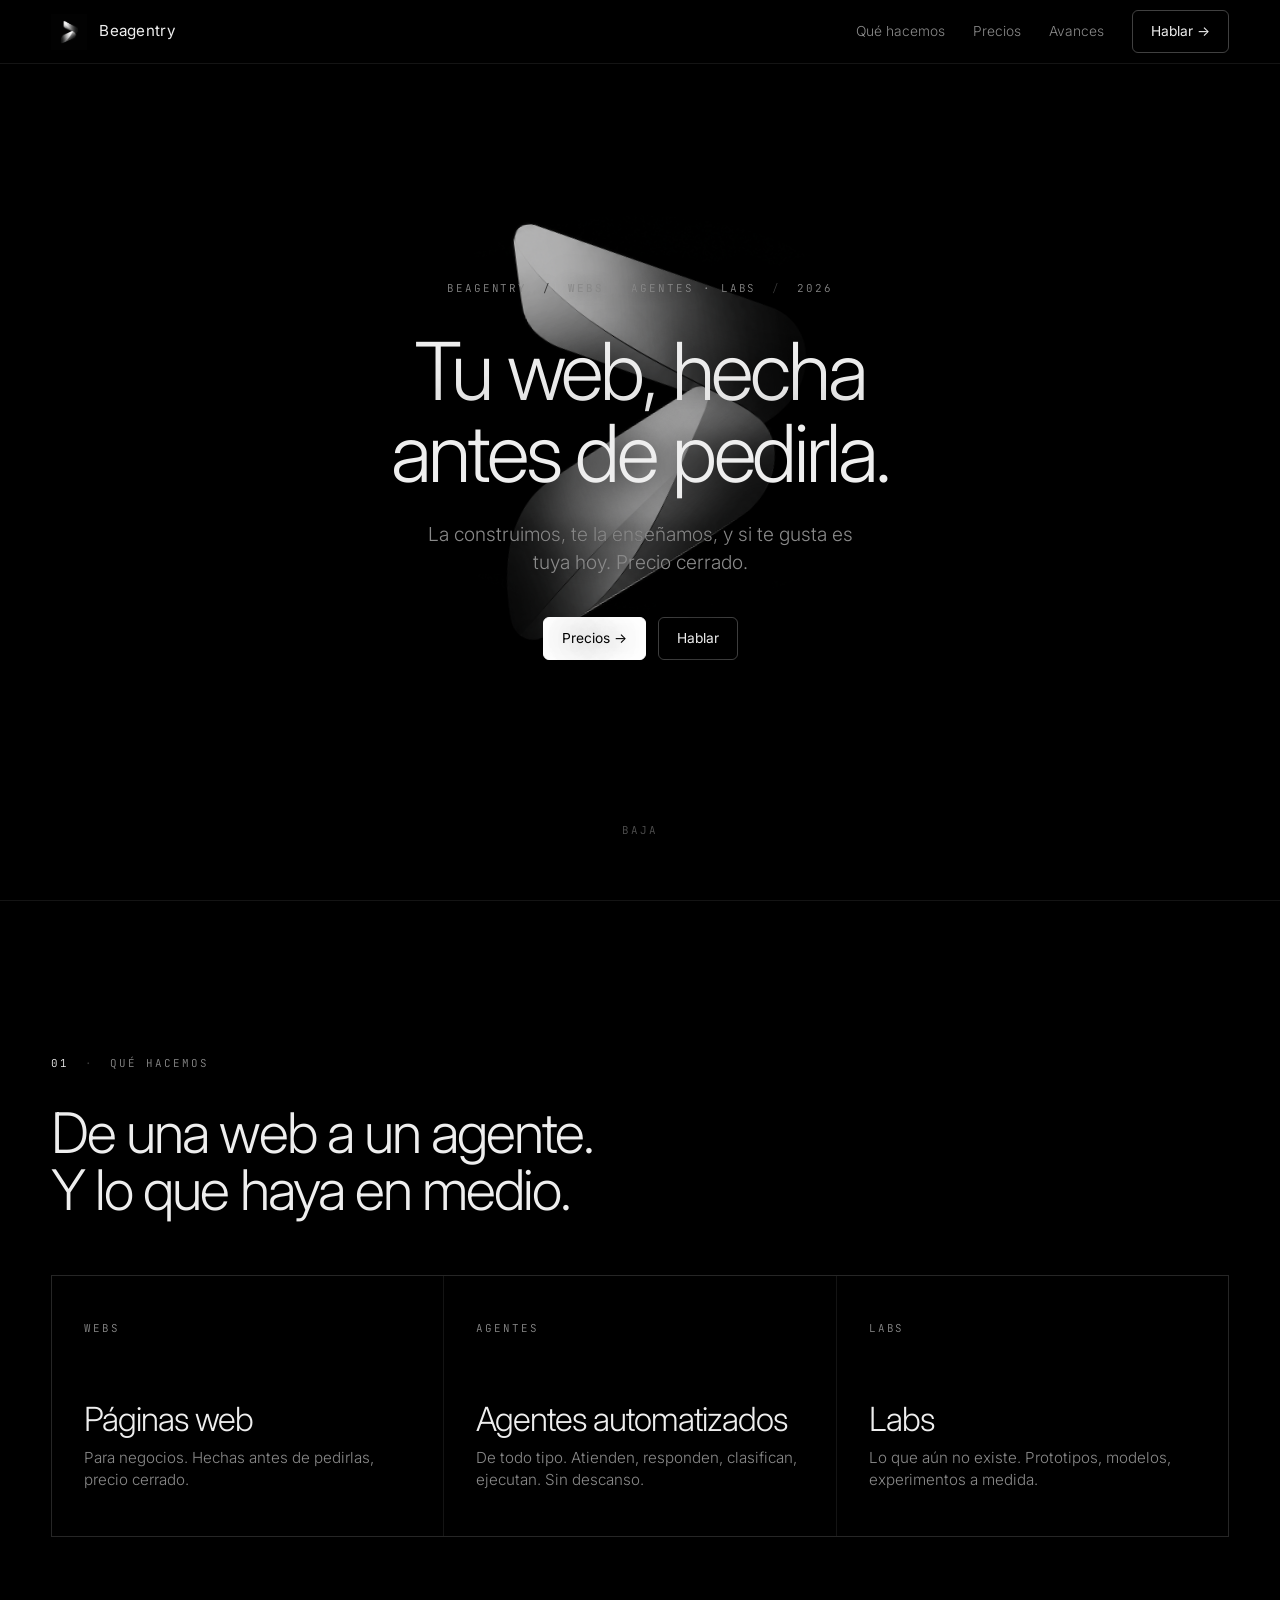
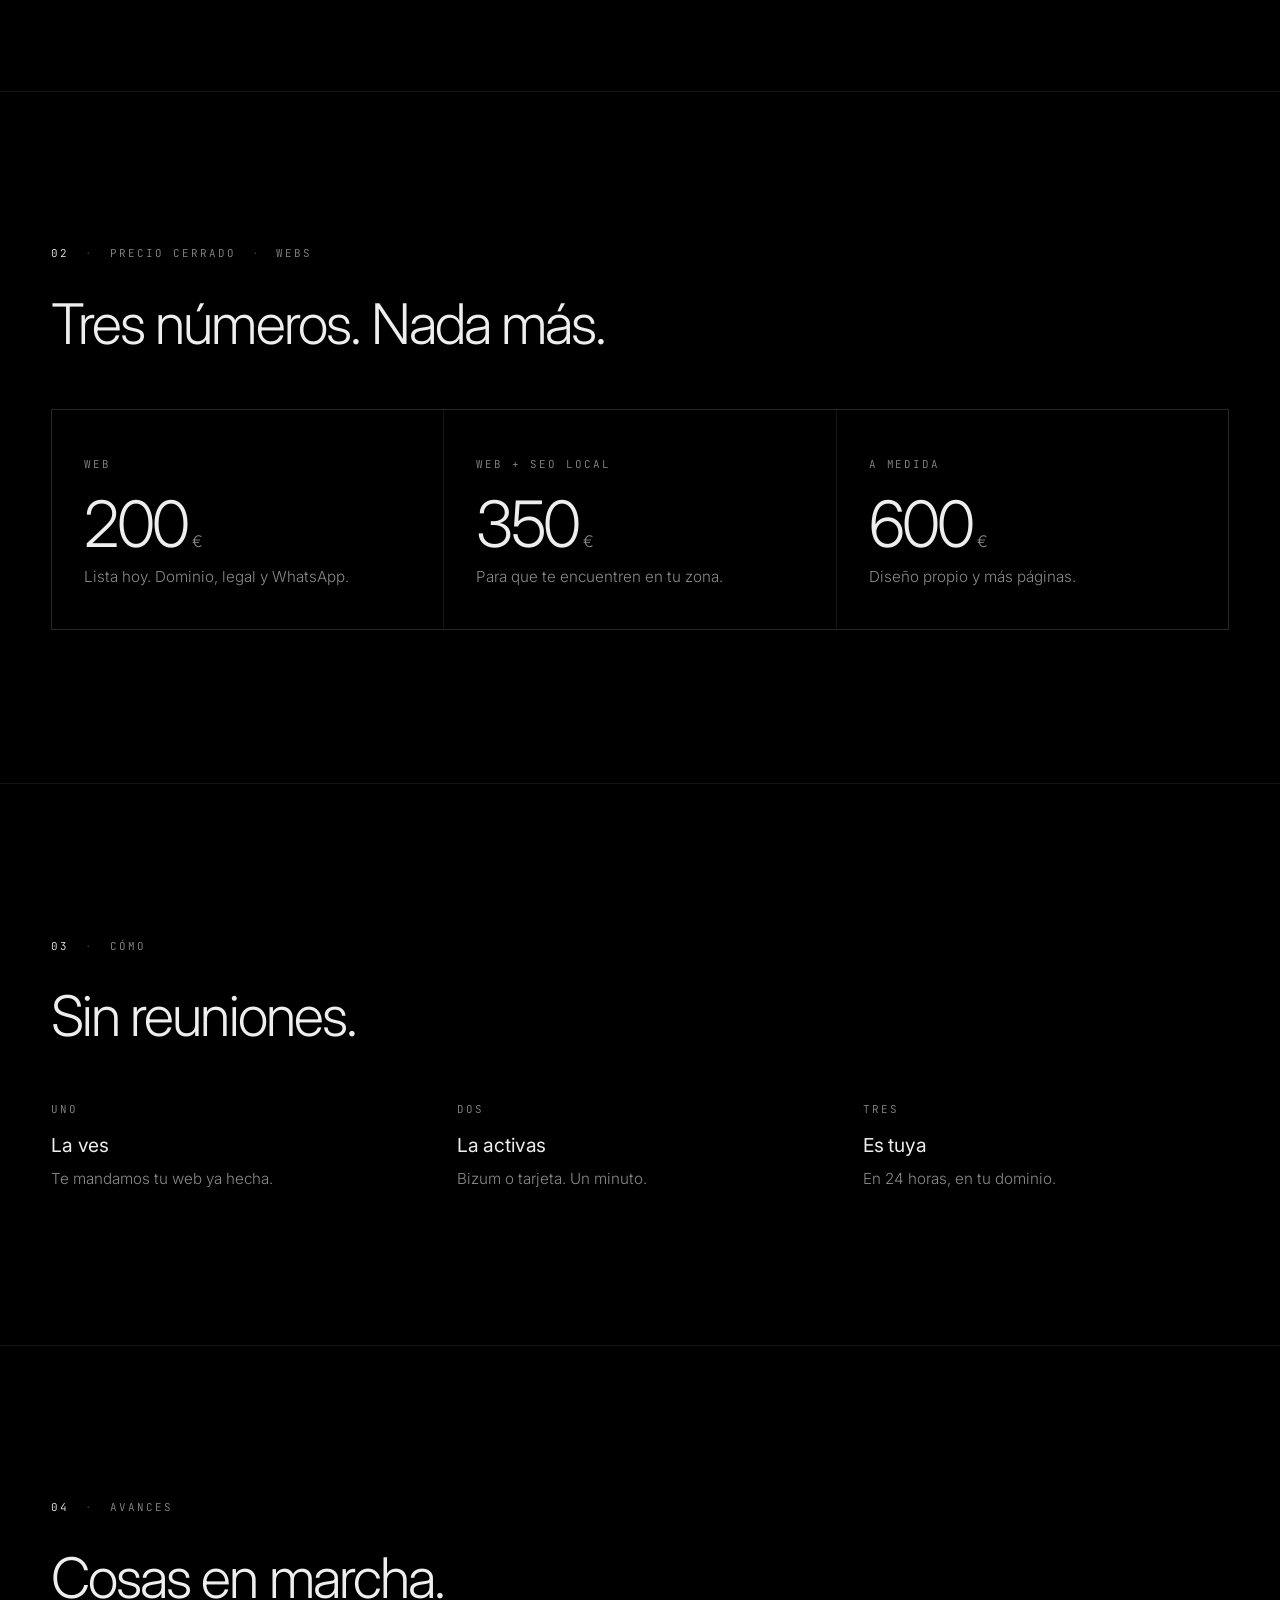
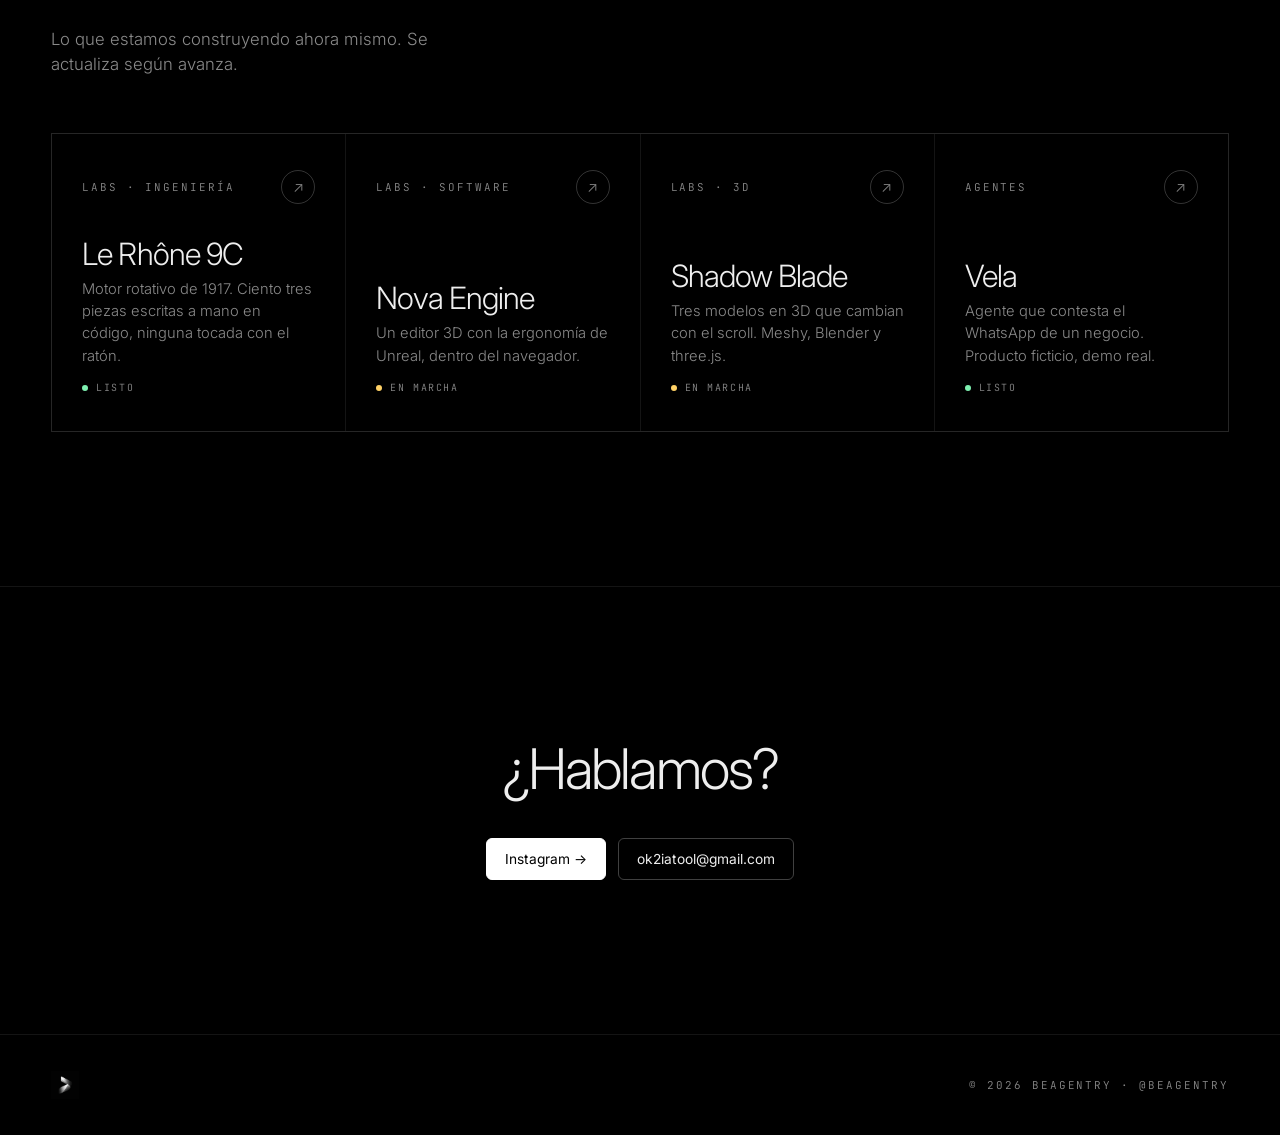
==== docs/index.html @ 568ee24a "motor Le Rhone y Nova Engine en la galeria Co-Authored-By: Claude Opus 5 <noreply@anthropic.com>" ====
<!doctype html>
<html lang="es">
<head>
<meta charset="utf-8">
<meta name="viewport" content="width=device-width, initial-scale=1">
<title>Beagentry</title>
<meta name="description" content="Beagentry. Desde páginas web hasta agentes automatizados y labs.">
<link rel="icon" href="logo.png">
<link rel="preconnect" href="https://fonts.googleapis.com">
<link rel="preconnect" href="https://fonts.gstatic.com" crossorigin>
<link href="https://fonts.googleapis.com/css2?family=Inter:wght@300;400;500&family=JetBrains+Mono:wght@400&display=swap" rel="stylesheet">
<style>
:root{--bg:#000;--tinta:#eee;--suave:#8a8a8a;--muy:#3a3a3a;--linea:rgba(255,255,255,.08);--ac:#fff}
*{box-sizing:border-box}
html{scroll-behavior:smooth}
body{margin:0;background:var(--bg);color:var(--tinta);font-family:Inter,system-ui,-apple-system,"Segoe UI",Helvetica,Arial,sans-serif;font-weight:300;line-height:1.5;-webkit-font-smoothing:antialiased;overflow-x:hidden}
a{color:inherit;text-decoration:none}
.mono{font-family:"JetBrains Mono",ui-monospace,Consolas,monospace;font-size:.68rem;letter-spacing:.18em;text-transform:uppercase;color:var(--suave)}
.wrap{width:min(1180px,92vw);margin:0 auto}
h1,h2{font-weight:300;line-height:1.02;margin:0}
h1{font-size:clamp(2.6rem,7vw,5rem);letter-spacing:-.04em}
h2{font-size:clamp(2rem,4.6vw,3.5rem);letter-spacing:-.035em}
p{margin:0}

/* nav */
nav{position:fixed;top:0;left:0;right:0;z-index:50;height:64px;background:rgba(0,0,0,.55);backdrop-filter:blur(14px);border-bottom:1px solid var(--linea)}
nav .wrap{height:100%;display:flex;align-items:center;justify-content:space-between;gap:24px}
.logo{display:flex;align-items:center;gap:12px;font-weight:400;letter-spacing:.02em;font-size:.95rem}
.logo img{width:36px;height:36px;filter:invert(1);mix-blend-mode:screen;display:block}
.links{display:flex;gap:28px;align-items:center;font-size:.86rem;color:var(--suave)}
.links a:hover{color:var(--tinta)}
.btn{display:inline-flex;align-items:center;gap:8px;padding:10px 18px;border:1px solid rgba(255,255,255,.25);border-radius:6px;font-size:.86rem;color:var(--tinta);font-weight:400;transition:background .2s,border-color .2s}
.btn:hover{background:#fff;color:#000;border-color:#fff}
.btn.solido{background:#fff;color:#000;border-color:#fff}
.btn.solido:hover{background:#e6e6e6}
@media(max-width:700px){.links a:not(.btn){display:none}}

/* hero */
.hero{min-height:100svh;display:grid;place-items:center;position:relative;padding:120px 0 80px;overflow:hidden}
.hero .fondo{position:absolute;inset:0;pointer-events:none}
.hero .fondo::after{content:"";position:absolute;inset:0;background:radial-gradient(ellipse 55% 55% at 50% 46%,transparent 40%,#000 100%)}
/* El logo va fijo a la pantalla: cae y gira mientras se hace scroll y se apaga a los 3 s */
.flota{position:fixed;left:50%;top:46%;z-index:-1;width:min(72vw,680px);aspect-ratio:1;transform:translate(-50%,-50%);perspective:1100px;perspective-origin:50% 45%;pointer-events:none;will-change:transform,opacity}
.flota .flotin{width:100%;height:100%;animation:flotar 9s cubic-bezier(.45,0,.55,1) infinite;transform-style:preserve-3d}
.flota img{width:100%;height:100%;display:block;filter:invert(1);mix-blend-mode:screen;opacity:.85;transform:rotate(-8deg);will-change:transform,opacity;transform-style:preserve-3d}
@keyframes flotar{0%{transform:translate(0,0) rotateX(4deg) rotateY(-18deg) rotateZ(-3deg)}25%{transform:translate(1.5%,-2.2%) rotateX(-3deg) rotateY(-4deg) rotateZ(2deg)}50%{transform:translate(0,-3.6%) rotateX(-6deg) rotateY(18deg) rotateZ(4deg)}75%{transform:translate(-1.5%,-1.4%) rotateX(3deg) rotateY(4deg) rotateZ(-2deg)}100%{transform:translate(0,0) rotateX(4deg) rotateY(-18deg) rotateZ(-3deg)}}
.hero .wrap{position:relative;text-align:center;text-shadow:0 0 30px rgba(0,0,0,.9),0 0 80px rgba(0,0,0,.8)}
.hero .mono,.hero p{text-shadow:0 0 20px #000,0 0 40px #000}
.hero .mono{display:flex;gap:16px;justify-content:center;margin-bottom:34px}
.hero .mono span+span::before{content:"/";margin-right:16px;color:var(--muy)}
.hero p{font-size:clamp(1rem,1.6vw,1.2rem);color:var(--suave);max-width:36ch;margin:26px auto 40px}
.hero .acciones{display:flex;gap:12px;justify-content:center;flex-wrap:wrap}
.baja{position:absolute;bottom:28px;left:0;right:0;text-align:center;opacity:.6}

/* secciones */
section{padding:clamp(80px,12vw,160px) 0;border-top:1px solid var(--linea)}
.cab{display:flex;gap:16px;align-items:baseline;margin-bottom:34px}
.cab .n{color:var(--tinta)}
.cab .mono+.mono::before{content:"·";margin-right:16px;color:var(--muy)}
.sub{color:var(--suave);font-size:1.05rem;max-width:44ch;margin-top:20px}

/* hacemos */
.hacemos{display:grid;grid-template-columns:repeat(3,1fr);gap:1px;background:var(--linea);border:1px solid var(--linea);margin-top:56px}
.hace{background:var(--bg);padding:44px 32px;min-height:260px;display:flex;flex-direction:column;justify-content:space-between;transition:background .3s}
.hace:hover{background:#0a0a0a}
.hace b{font-weight:300;font-size:clamp(1.6rem,2.6vw,2.2rem);letter-spacing:-.03em;display:block;margin:40px 0 10px;line-height:1.05}
.hace p{color:var(--suave);font-size:.95rem}
@media(max-width:760px){.hacemos{grid-template-columns:1fr}.hace{min-height:0}.hace b{margin-top:22px}}

/* precios */
.precios{display:grid;grid-template-columns:repeat(3,1fr);gap:1px;background:var(--linea);border:1px solid var(--linea);margin-top:56px}
.precio{background:var(--bg);padding:40px 32px}
.precio .num{font-size:clamp(2.6rem,5vw,4rem);letter-spacing:-.04em;line-height:1;margin:18px 0 10px}
.precio .num small{font-size:1rem;color:var(--suave);letter-spacing:0;margin-left:4px}
.precio p{color:var(--suave);font-size:.95rem}
@media(max-width:760px){.precios{grid-template-columns:1fr}}

/* pasos */
.pasos{display:grid;grid-template-columns:repeat(3,1fr);gap:40px;margin-top:56px}
.paso .mono{display:block;margin-bottom:14px}
.paso b{font-weight:400;font-size:1.2rem;display:block;margin-bottom:8px;letter-spacing:-.01em}
.paso p{color:var(--suave);font-size:.95rem}
@media(max-width:760px){.pasos{grid-template-columns:1fr}}

/* avances (galeria) */
.avances{display:grid;grid-template-columns:repeat(auto-fill,minmax(280px,1fr));gap:1px;background:var(--linea);border:1px solid var(--linea);margin-top:56px}
.avance{background:var(--bg);padding:36px 30px;min-height:240px;display:flex;flex-direction:column;justify-content:space-between;transition:background .3s;position:relative}
.avance:hover{background:#0a0a0a}
.avance .arriba{display:flex;justify-content:space-between;align-items:center}
.avance .flecha{width:34px;height:34px;border:1px solid rgba(255,255,255,.2);border-radius:50%;display:grid;place-items:center;font-size:.9rem;color:var(--suave);transition:background .3s,color .3s,border-color .3s,transform .3s}
.avance:hover .flecha{background:#fff;color:#000;border-color:#fff;transform:translate(2px,-2px)}
.avance b{font-weight:300;font-size:clamp(1.5rem,2.4vw,2rem);letter-spacing:-.03em;display:block;margin:34px 0 8px;line-height:1.05}
.avance p{color:var(--suave);font-size:.92rem}
.avance .estado{font-size:.62rem;letter-spacing:.16em;text-transform:uppercase;font-family:"JetBrains Mono",monospace;color:var(--suave)}
.avance .estado::before{content:"";display:inline-block;width:6px;height:6px;border-radius:50%;background:#7ef0b0;margin-right:8px;vertical-align:middle}
.avance.wip .estado::before{background:#ffd166}

/* cierre */
.cierre{text-align:center}
.cierre .acciones{display:flex;gap:12px;justify-content:center;margin-top:40px;flex-wrap:wrap}

footer{border-top:1px solid var(--linea);padding:36px 0}
footer .wrap{display:flex;justify-content:space-between;align-items:center;gap:16px;flex-wrap:wrap}
footer .logo img{width:28px;height:28px}
footer .mono a:hover{color:var(--tinta)}

/* aparecer */
.ap{opacity:0;transform:translateY(18px);transition:opacity .9s ease,transform .9s ease}
.ap.in{opacity:1;transform:none}
@media(prefers-reduced-motion:reduce){.ap{opacity:1;transform:none;transition:none}.hero .fondo img{animation:none}}
</style>
</head>
<body>

<nav><div class="wrap">
  <a class="logo" href="#"><img src="logo.png" alt="Beagentry">Beagentry</a>
  <div class="links">
    <a href="#hacemos">Qué hacemos</a>
    <a href="#precios">Precios</a>
    <a href="#avances">Avances</a>
    <a class="btn" href="#hablar">Hablar →</a>
  </div>
</div></nav>

<div class="flota" id="flota"><div class="flotin"><img id="logo3d" src="logo.png" alt=""></div></div>
<header class="hero">
  <div class="fondo"></div>
  <div class="wrap">
    <div class="mono"><span>Beagentry</span><span>Webs · Agentes · Labs</span><span>2026</span></div>
    <h1>Tu web, hecha<br>antes de pedirla.</h1>
    <p>La construimos, te la enseñamos, y si te gusta es tuya hoy. Precio cerrado.</p>
    <div class="acciones">
      <a class="btn solido" href="#precios">Precios →</a>
      <a class="btn" href="#hablar">Hablar</a>
    </div>
  </div>
  <div class="baja mono">Baja</div>
</header>

<section id="hacemos"><div class="wrap">
  <div class="cab ap"><span class="mono n">01</span><span class="mono">Qué hacemos</span></div>
  <h2 class="ap">De una web a un agente.<br>Y lo que haya en medio.</h2>
  <div class="hacemos ap">
    <div class="hace"><span class="mono">Webs</span><div><b>Páginas web</b><p>Para negocios. Hechas antes de pedirlas, precio cerrado.</p></div></div>
    <div class="hace"><span class="mono">Agentes</span><div><b>Agentes automatizados</b><p>De todo tipo. Atienden, responden, clasifican, ejecutan. Sin descanso.</p></div></div>
    <div class="hace"><span class="mono">Labs</span><div><b>Labs</b><p>Lo que aún no existe. Prototipos, modelos, experimentos a medida.</p></div></div>
  </div>
</div></section>

<section id="precios"><div class="wrap">
  <div class="cab ap"><span class="mono n">02</span><span class="mono">Precio cerrado</span><span class="mono">Webs</span></div>
  <h2 class="ap">Tres números. Nada más.</h2>
  <div class="precios ap">
    <div class="precio"><span class="mono">Web</span><div class="num">200<small>€</small></div><p>Lista hoy. Dominio, legal y WhatsApp.</p></div>
    <div class="precio"><span class="mono">Web + SEO local</span><div class="num">350<small>€</small></div><p>Para que te encuentren en tu zona.</p></div>
    <div class="precio"><span class="mono">A medida</span><div class="num">600<small>€</small></div><p>Diseño propio y más páginas.</p></div>
  </div>
</div></section>

<section id="como"><div class="wrap">
  <div class="cab ap"><span class="mono n">03</span><span class="mono">Cómo</span></div>
  <h2 class="ap">Sin reuniones.</h2>
  <div class="pasos ap">
    <div class="paso"><span class="mono">Uno</span><b>La ves</b><p>Te mandamos tu web ya hecha.</p></div>
    <div class="paso"><span class="mono">Dos</span><b>La activas</b><p>Bizum o tarjeta. Un minuto.</p></div>
    <div class="paso"><span class="mono">Tres</span><b>Es tuya</b><p>En 24 horas, en tu dominio.</p></div>
  </div>
</div></section>

<section id="avances"><div class="wrap">
  <div class="cab ap"><span class="mono n">04</span><span class="mono">Avances</span></div>
  <h2 class="ap">Cosas en marcha.</h2>
  <p class="sub ap">Lo que estamos construyendo ahora mismo. Se actualiza según avanza.</p>
  <div class="avances ap" id="galeria"></div>
</div></section>

<section id="hablar" class="cierre"><div class="wrap">
  <h2 class="ap">¿Hablamos?</h2>
  <div class="acciones ap">
    <a class="btn solido" href="https://instagram.com/beagentry" target="_blank" rel="noopener">Instagram →</a>
    <a class="btn" href="mailto:ok2iatool@gmail.com">ok2iatool@gmail.com</a>
  </div>
</div></section>

<footer><div class="wrap">
  <a class="logo" href="#"><img src="logo.png" alt="Beagentry"></a>
  <span class="mono">© 2026 Beagentry · <a href="https://instagram.com/beagentry" target="_blank" rel="noopener">@beagentry</a></span>
</div></footer>

<script>
// Galeria de avances: una linea por trabajo. Enlace, nombre, una frase, y
// estado ("listo" o "wip"). Se pinta sola.
var AVANCES=[
  {url:'motor/', nombre:'Le Rhône 9C', texto:'Motor rotativo de 1917. Ciento tres piezas escritas a mano en código, ninguna tocada con el ratón.', tipo:'Labs · Ingeniería', estado:'listo'},
  {url:'nova-engine/', nombre:'Nova Engine', texto:'Un editor 3D con la ergonomía de Unreal, dentro del navegador.', tipo:'Labs · Software', estado:'wip'},
  {url:'shadow-blade/', nombre:'Shadow Blade', texto:'Tres modelos en 3D que cambian con el scroll. Meshy, Blender y three.js.', tipo:'Labs · 3D', estado:'wip'},
  {url:'vela/', nombre:'Vela', texto:'Agente que contesta el WhatsApp de un negocio. Producto ficticio, demo real.', tipo:'Agentes', estado:'listo'},
];
(function(){
  var g=document.getElementById('galeria');
  AVANCES.forEach(function(a){
    var el=document.createElement('a');el.className='avance'+(a.estado==='wip'?' wip':'');el.href=a.url;el.target='_blank';el.rel='noopener';
    el.innerHTML='<div class="arriba"><span class="mono"></span><span class="flecha">↗</span></div><div><b></b><p></p><div class="estado" style="margin-top:14px"></div></div>';
    el.querySelector('.mono').textContent=a.tipo;el.querySelector('b').textContent=a.nombre;el.querySelector('p').textContent=a.texto;
    el.querySelector('.estado').textContent=a.estado==='wip'?'En marcha':'Listo';
    g.appendChild(el);
  });
})();
(function(){
  // Logo 3D: se inclina con el raton. Al hacer scroll, cae despacio y gira
  // (el reloj de la caida corre mientras hay scroll: hacia abajo cae, hacia
  // arriba deshace la caida, con tope a los 4,5 s). Se apaga segun entra en
  // pantalla el apartado "Que hacemos" y desaparece cuando su titulo se acerca
  // a la parte alta. Arriba del todo vuelve a su sitio suavemente.
  var img=document.getElementById('logo3d'),flota=document.getElementById('flota'),hacemos=document.getElementById('hacemos');
  var reduce=matchMedia('(prefers-reduced-motion: reduce)').matches;
  if(img&&!reduce){
    var DUR=4500,mx=0,my=0,tx=0,ty=0,acc=0,ultimo=0,prev=0,activo=false,lastY=0,dir=1;
    function pinta(t){
      var dt=prev?t-prev:0;prev=t;
      if(scrollY<=2){acc=Math.max(0,acc-dt*2)}
      else if(t-ultimo<140){acc=Math.min(DUR,Math.max(0,acc+dir*dt))}
      var f=acc/DUR,e=1-Math.pow(1-f,2);
      tx+=(mx-tx)*.08;ty+=(my-ty)*.08;
      var caida=e*innerHeight*.32;
      flota.style.transform='translate(-50%,-50%) translate3d(0,'+caida.toFixed(1)+'px,0)';
      var r=hacemos.getBoundingClientRect(),pos=Math.min(1,Math.max(0,(innerHeight-r.top)/(innerHeight*.9)));
      flota.style.opacity=(.85*(1-pos)).toFixed(3);
      flota.style.visibility=pos>=1?'hidden':'visible';
      var rx=ty*-14+e*55, ry=tx*20+e*-30, rz=-8+e*20, esc=1+e*.25, z=e*-220;
      img.style.transform='translate3d(0,0,'+z+'px) rotateX('+rx+'deg) rotateY('+ry+'deg) rotateZ('+rz+'deg) scale('+esc+')';
      var enMov=(t-ultimo<140)||(scrollY<=2&&acc>0)||Math.abs(mx-tx)>.001||Math.abs(my-ty)>.001;
      if(enMov)requestAnimationFrame(pinta);else{activo=false;prev=0}
    }
    function pide(){if(!activo){activo=true;prev=0;requestAnimationFrame(pinta)}}
    addEventListener('scroll',function(){var y=scrollY;if(y!==lastY)dir=y>lastY?1:-1;lastY=y;ultimo=performance.now();pide()},{passive:true});
    addEventListener('mousemove',function(ev){mx=ev.clientX/innerWidth*2-1;my=ev.clientY/innerHeight*2-1;pide()},{passive:true});
    addEventListener('mouseleave',function(){mx=0;my=0;pide()});
    addEventListener('resize',pide);
    pide();
  }
  var els=document.querySelectorAll('.ap');
  if(!('IntersectionObserver' in window)){els.forEach(function(e){e.classList.add('in')});return}
  var io=new IntersectionObserver(function(en){en.forEach(function(x){if(x.isIntersecting){x.target.classList.add('in');io.unobserve(x.target)}})},{threshold:.15});
  els.forEach(function(e){io.observe(e)});
})();
</script>
</body>
</html>
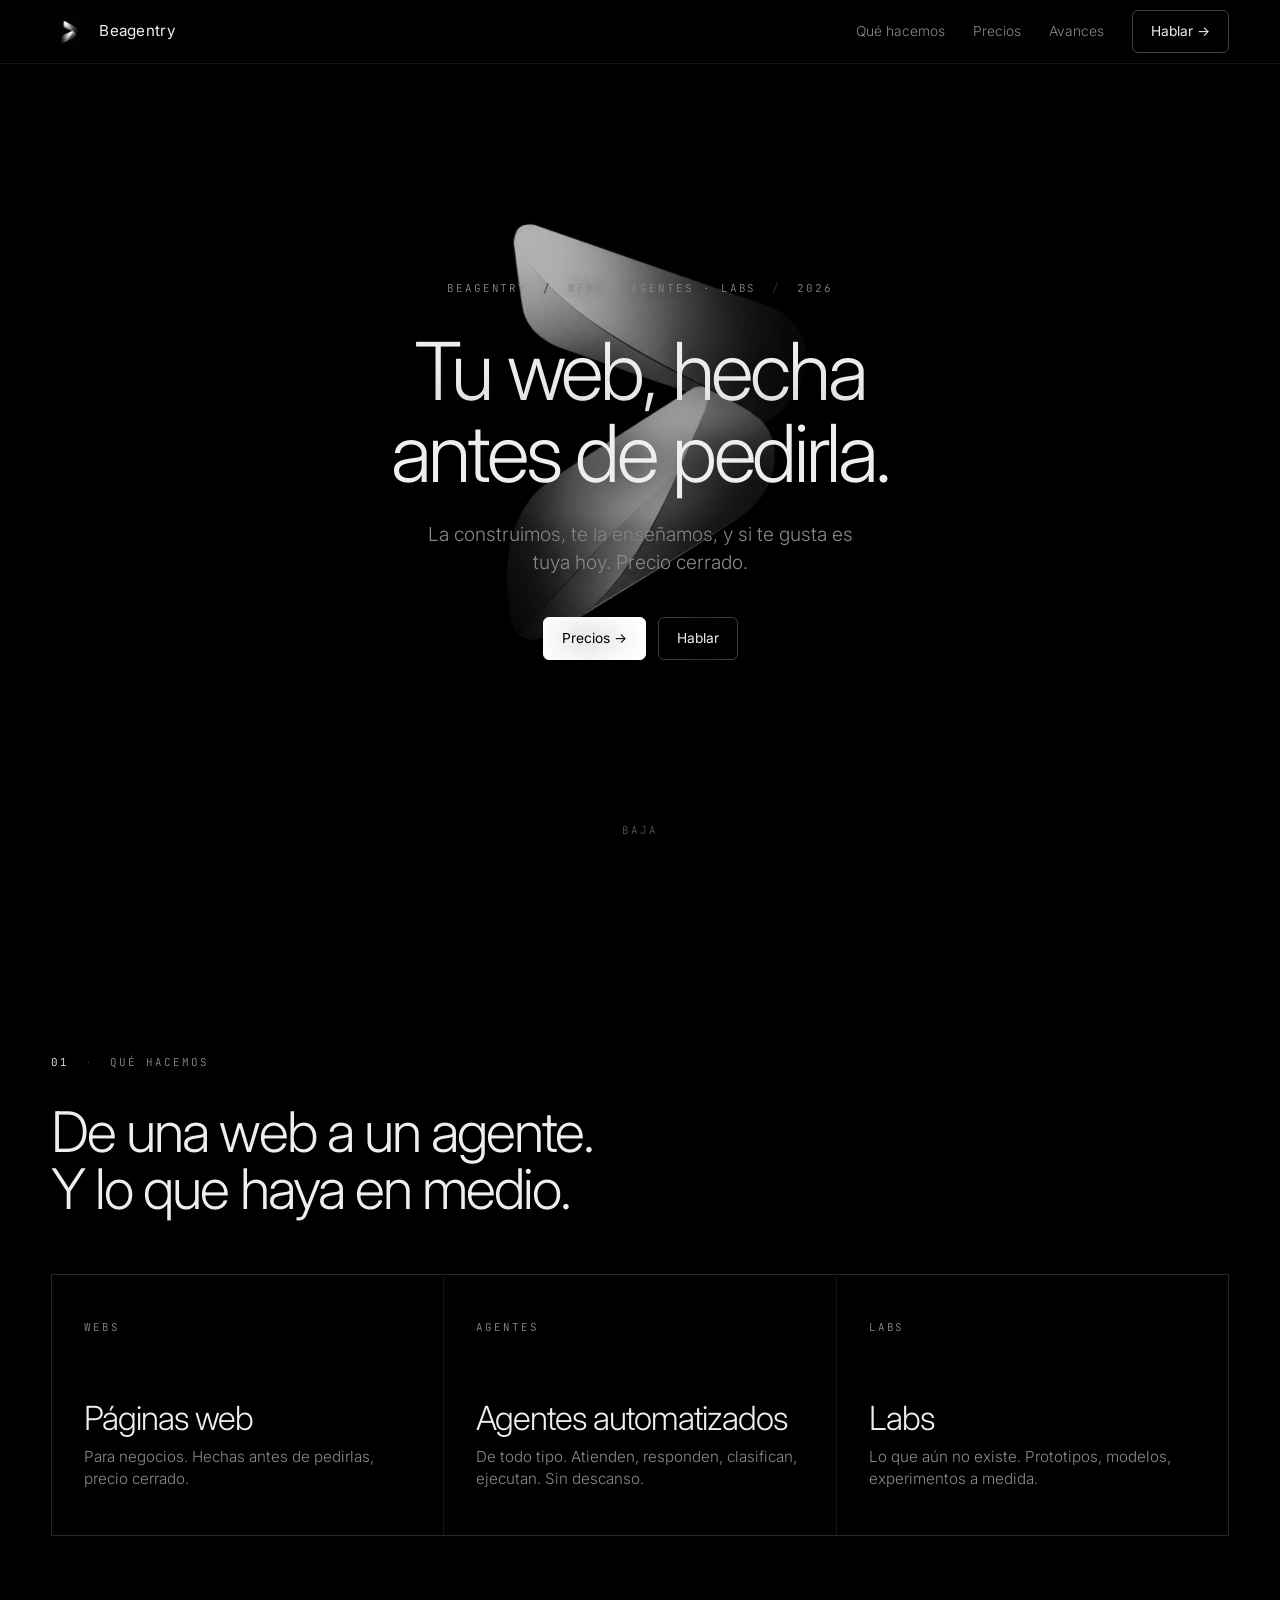
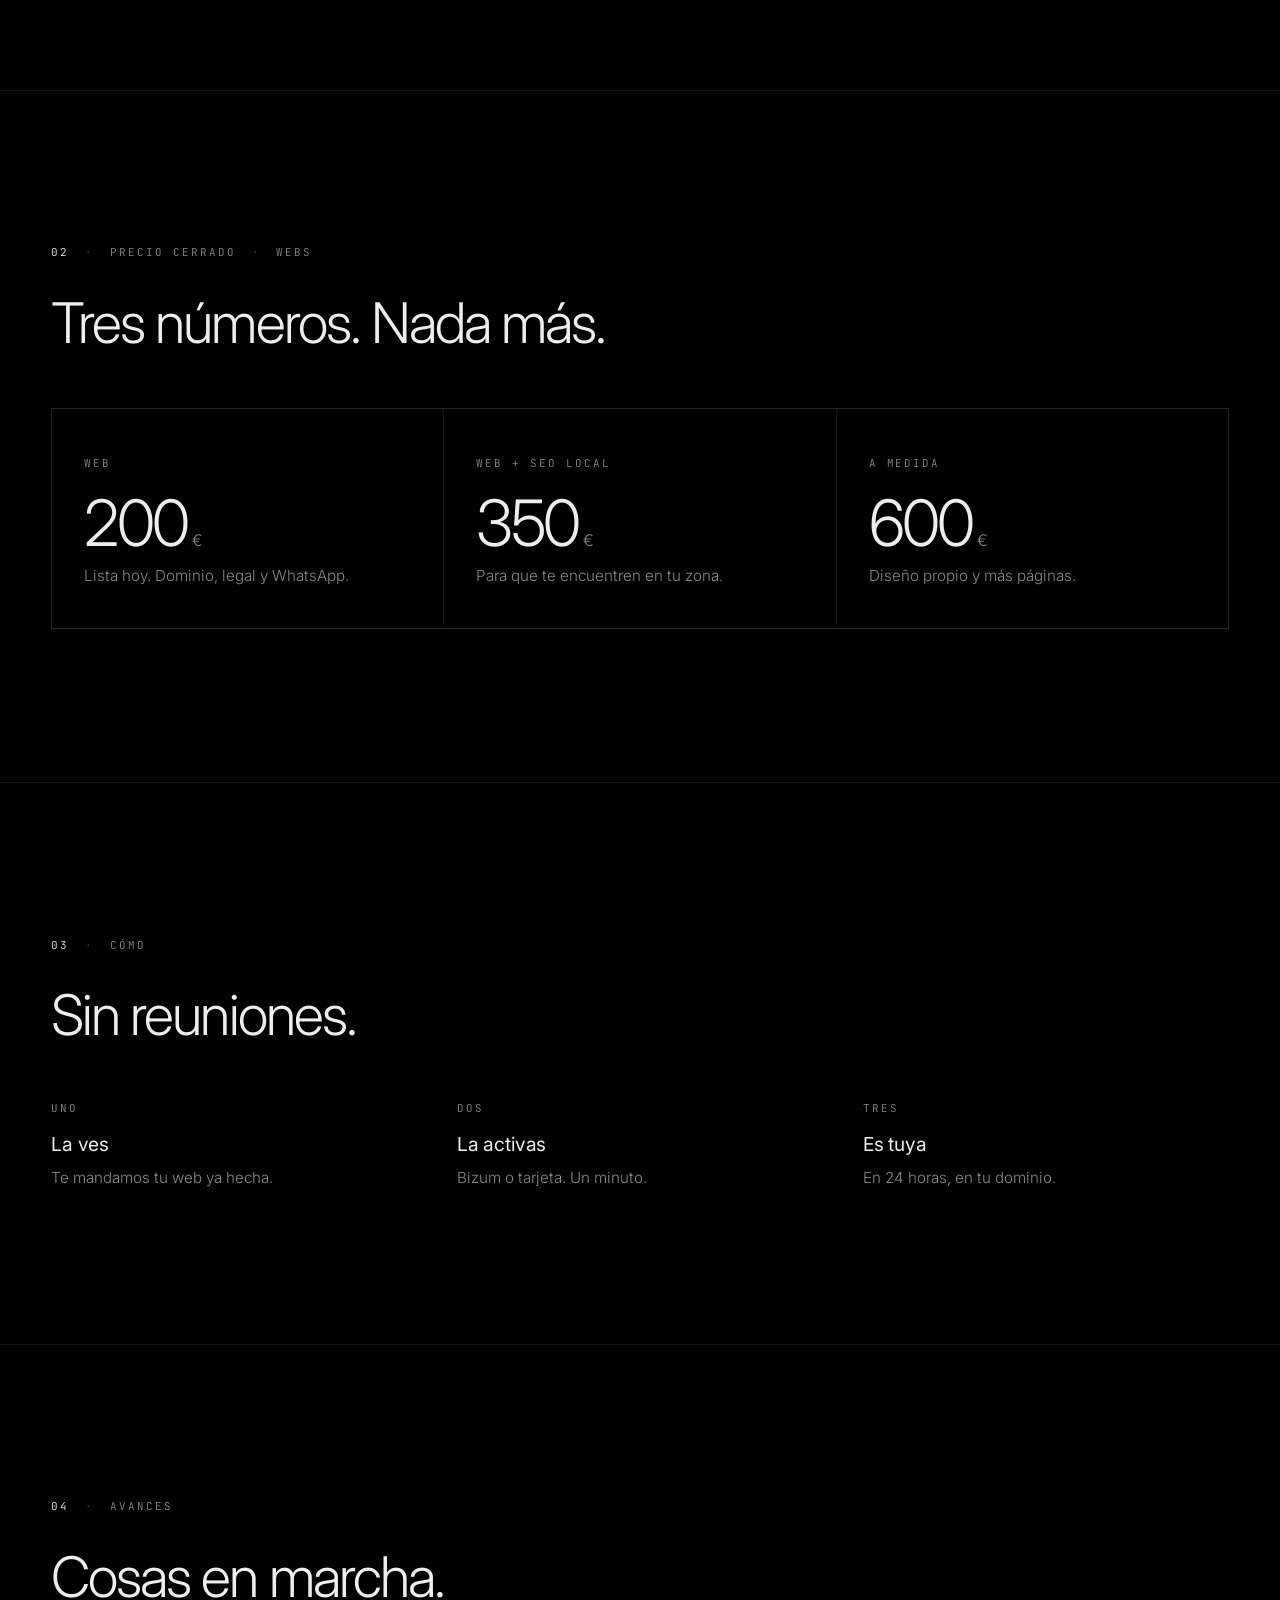
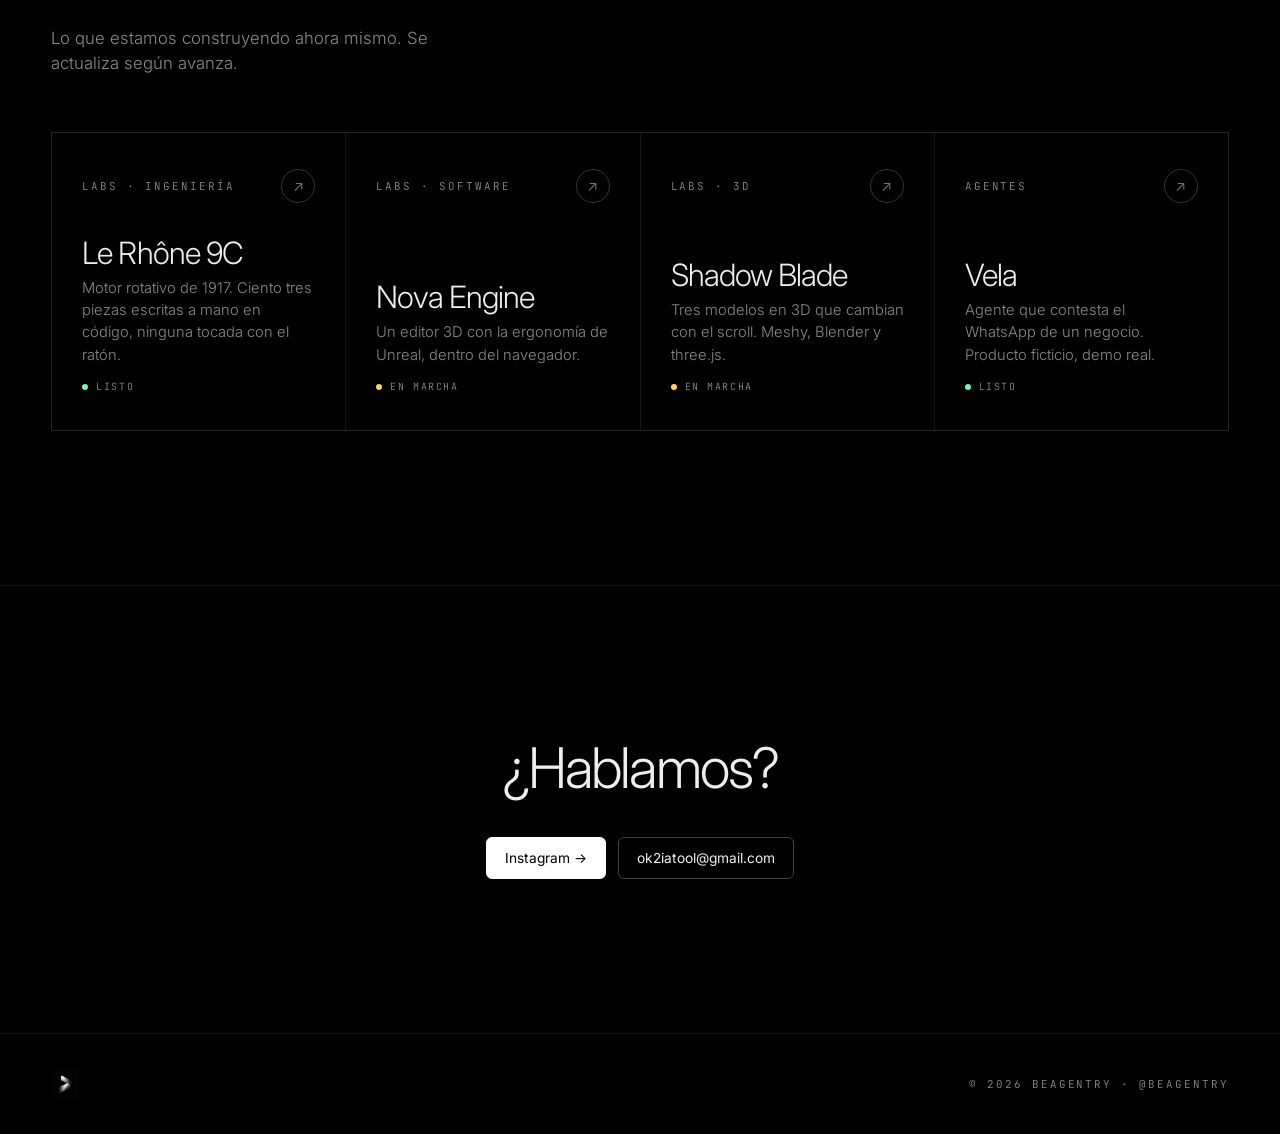
==== commit 8c57df34: "quitada la linea entre el hero y la primera seccion Co-Authored-By: Claude Opus 5 <noreply@anthropic" ====
--- a/docs/index.html
+++ b/docs/index.html
@@ -6,6 +6,21 @@
 <title>Beagentry</title>
 <meta name="description" content="Beagentry. Desde páginas web hasta agentes automatizados y labs.">
 <link rel="icon" href="logo.png">
+<link rel="canonical" href="https://beagentry.com/">
+<!-- Vista previa al compartir el enlace por WhatsApp, Instagram o X -->
+<meta property="og:type" content="website">
+<meta property="og:site_name" content="Beagentry">
+<meta property="og:title" content="Beagentry">
+<meta property="og:description" content="Tu web, hecha antes de pedirla. Desde páginas web hasta agentes automatizados y labs.">
+<meta property="og:url" content="https://beagentry.com/">
+<meta property="og:image" content="https://beagentry.com/logo.png">
+<meta property="og:image:width" content="1254">
+<meta property="og:image:height" content="1254">
+<meta name="twitter:card" content="summary_large_image">
+<meta name="twitter:title" content="Beagentry">
+<meta name="twitter:description" content="Tu web, hecha antes de pedirla. Desde páginas web hasta agentes automatizados y labs.">
+<meta name="twitter:image" content="https://beagentry.com/logo.png">
+<meta name="theme-color" content="#000000">
 <link rel="preconnect" href="https://fonts.googleapis.com">
 <link rel="preconnect" href="https://fonts.gstatic.com" crossorigin>
 <link href="https://fonts.googleapis.com/css2?family=Inter:wght@300;400;500&family=JetBrains+Mono:wght@400&display=swap" rel="stylesheet">
@@ -54,6 +69,7 @@
 
 /* secciones */
 section{padding:clamp(80px,12vw,160px) 0;border-top:1px solid var(--linea)}
+.hero + section{border-top:0}
 .cab{display:flex;gap:16px;align-items:baseline;margin-bottom:34px}
 .cab .n{color:var(--tinta)}
 .cab .mono+.mono::before{content:"·";margin-right:16px;color:var(--muy)}
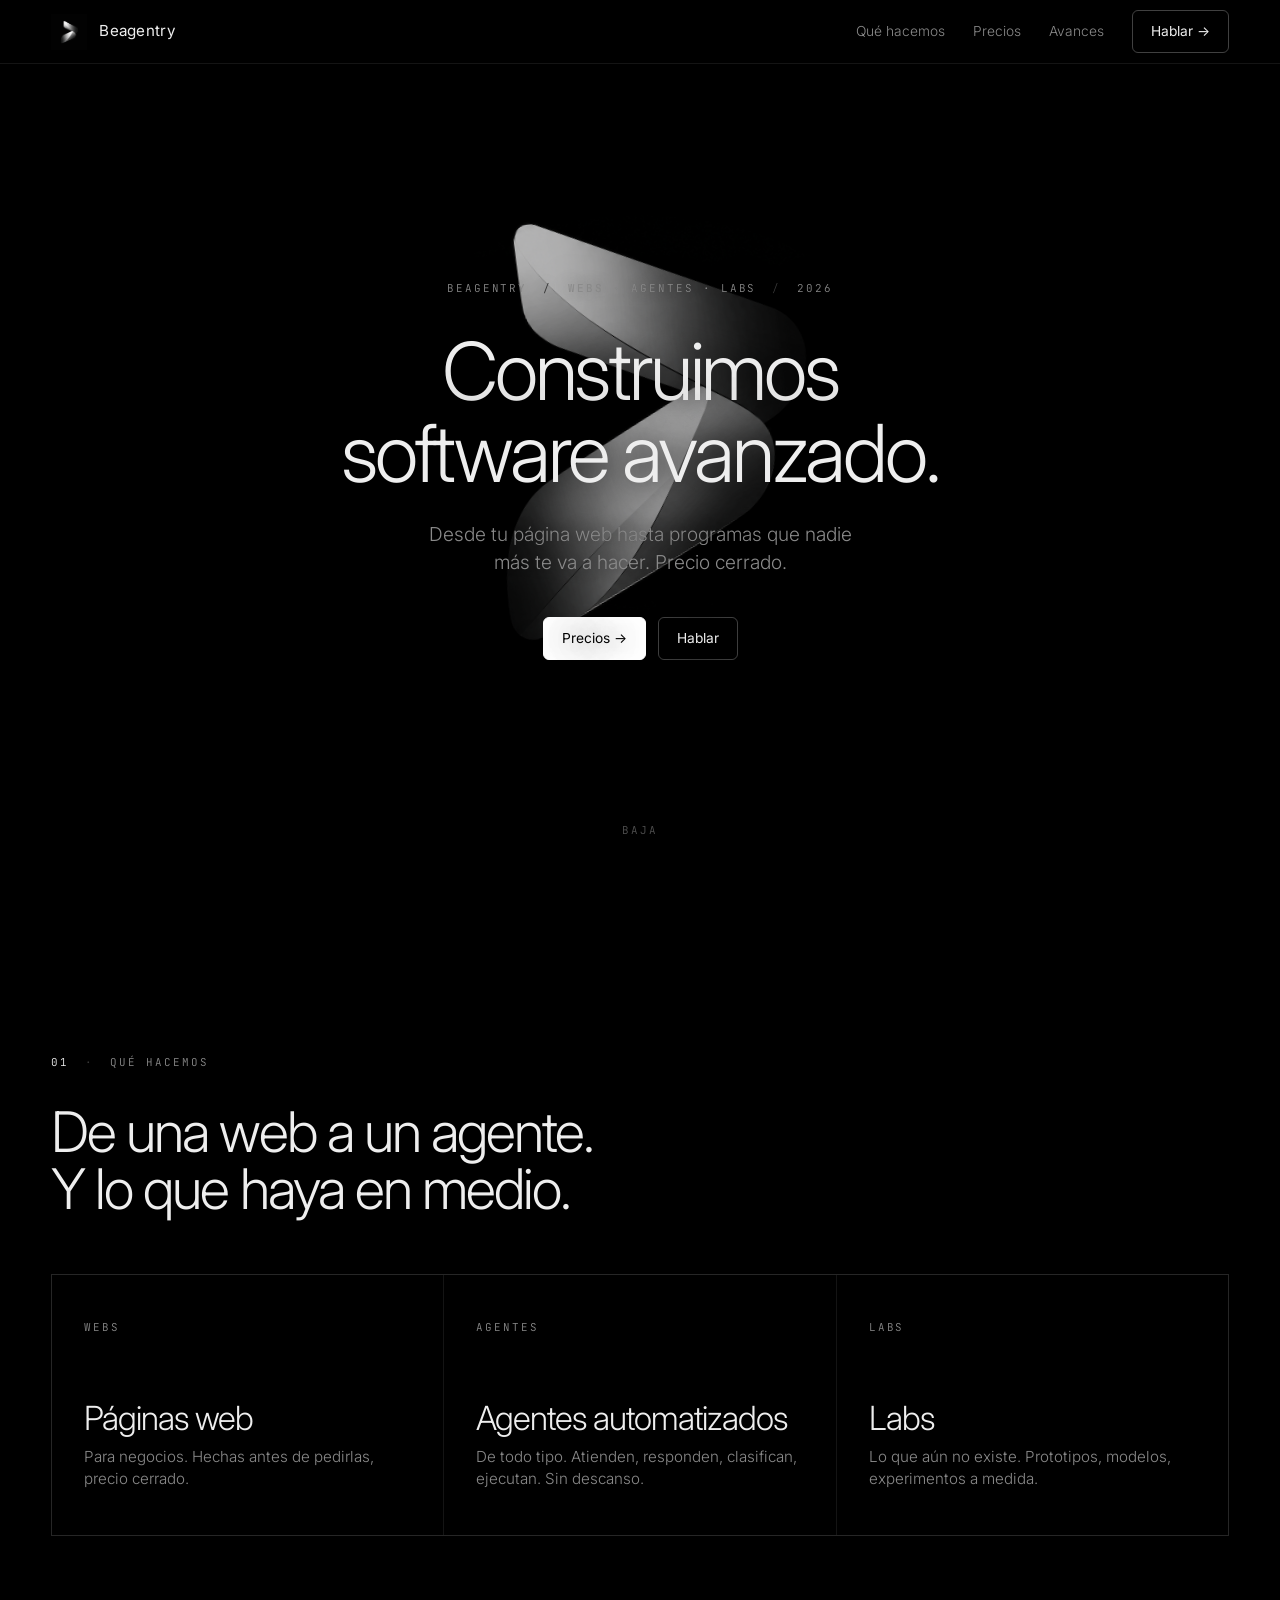
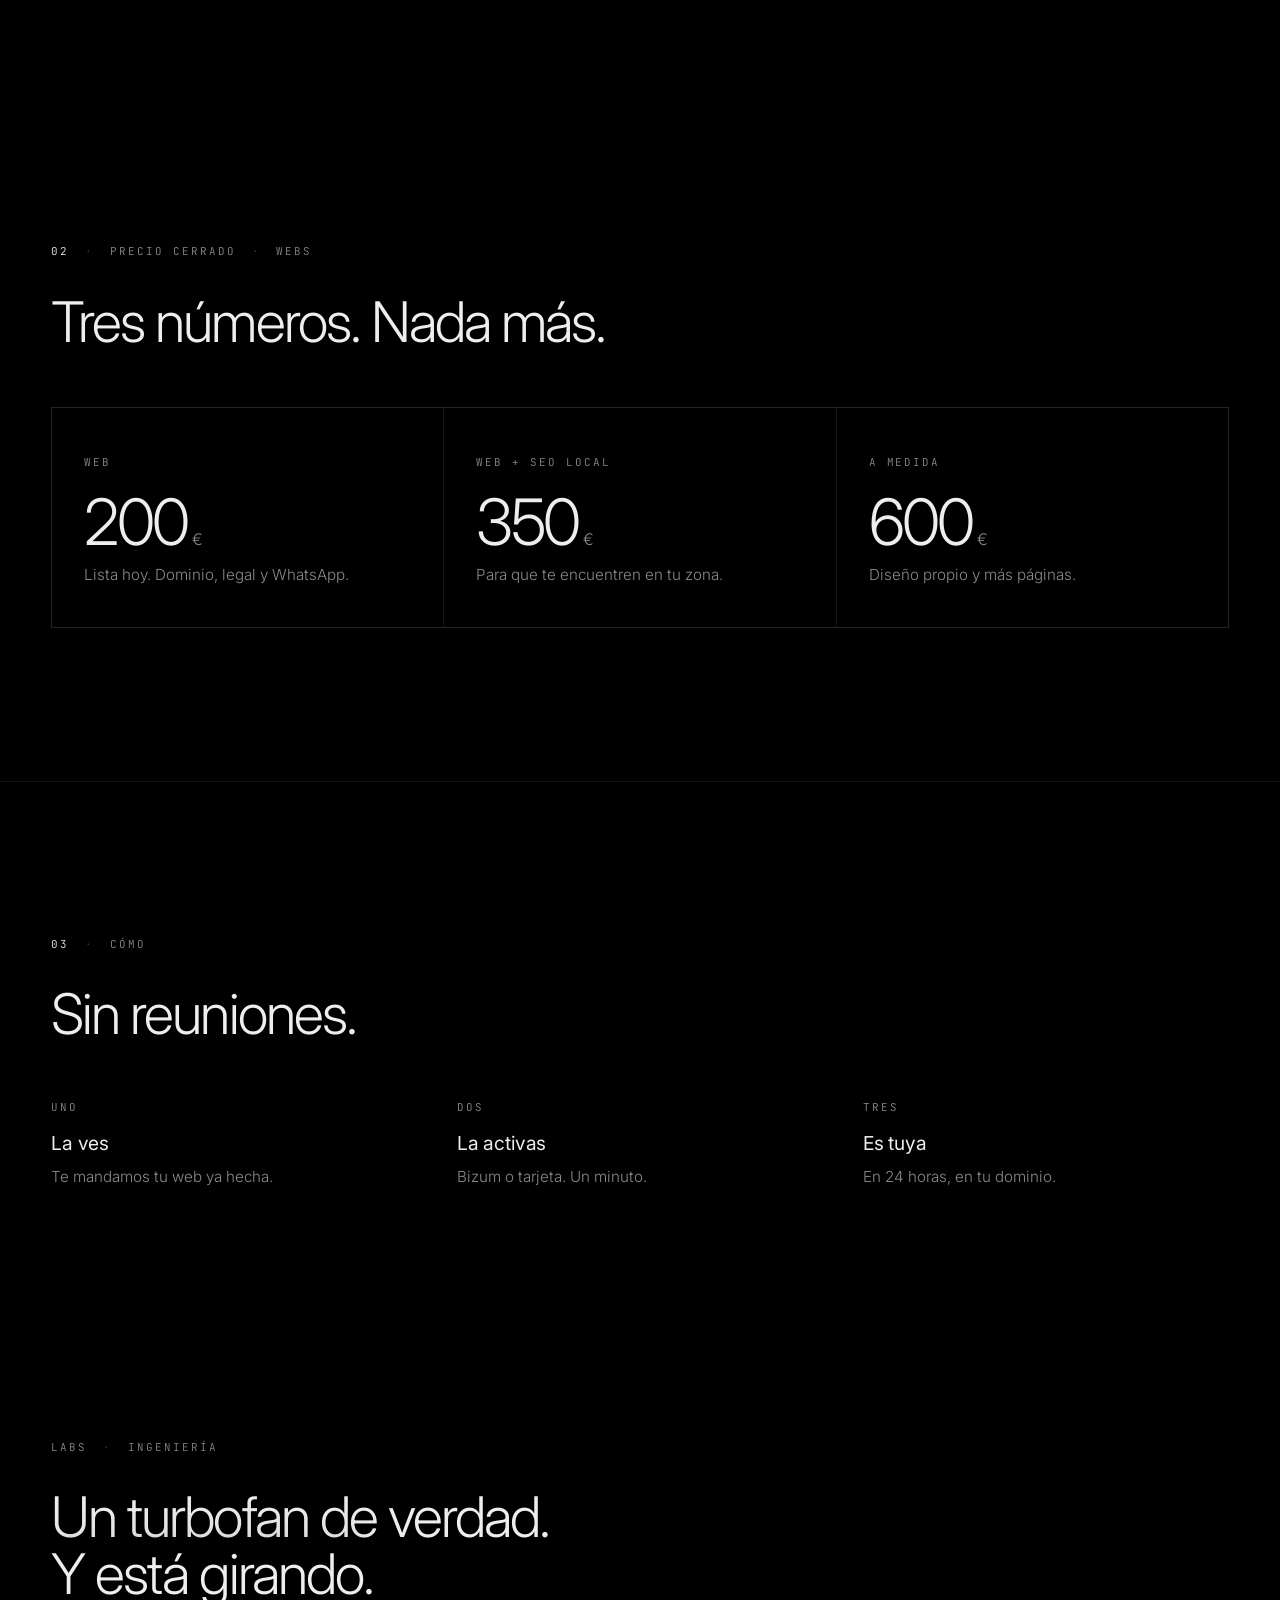
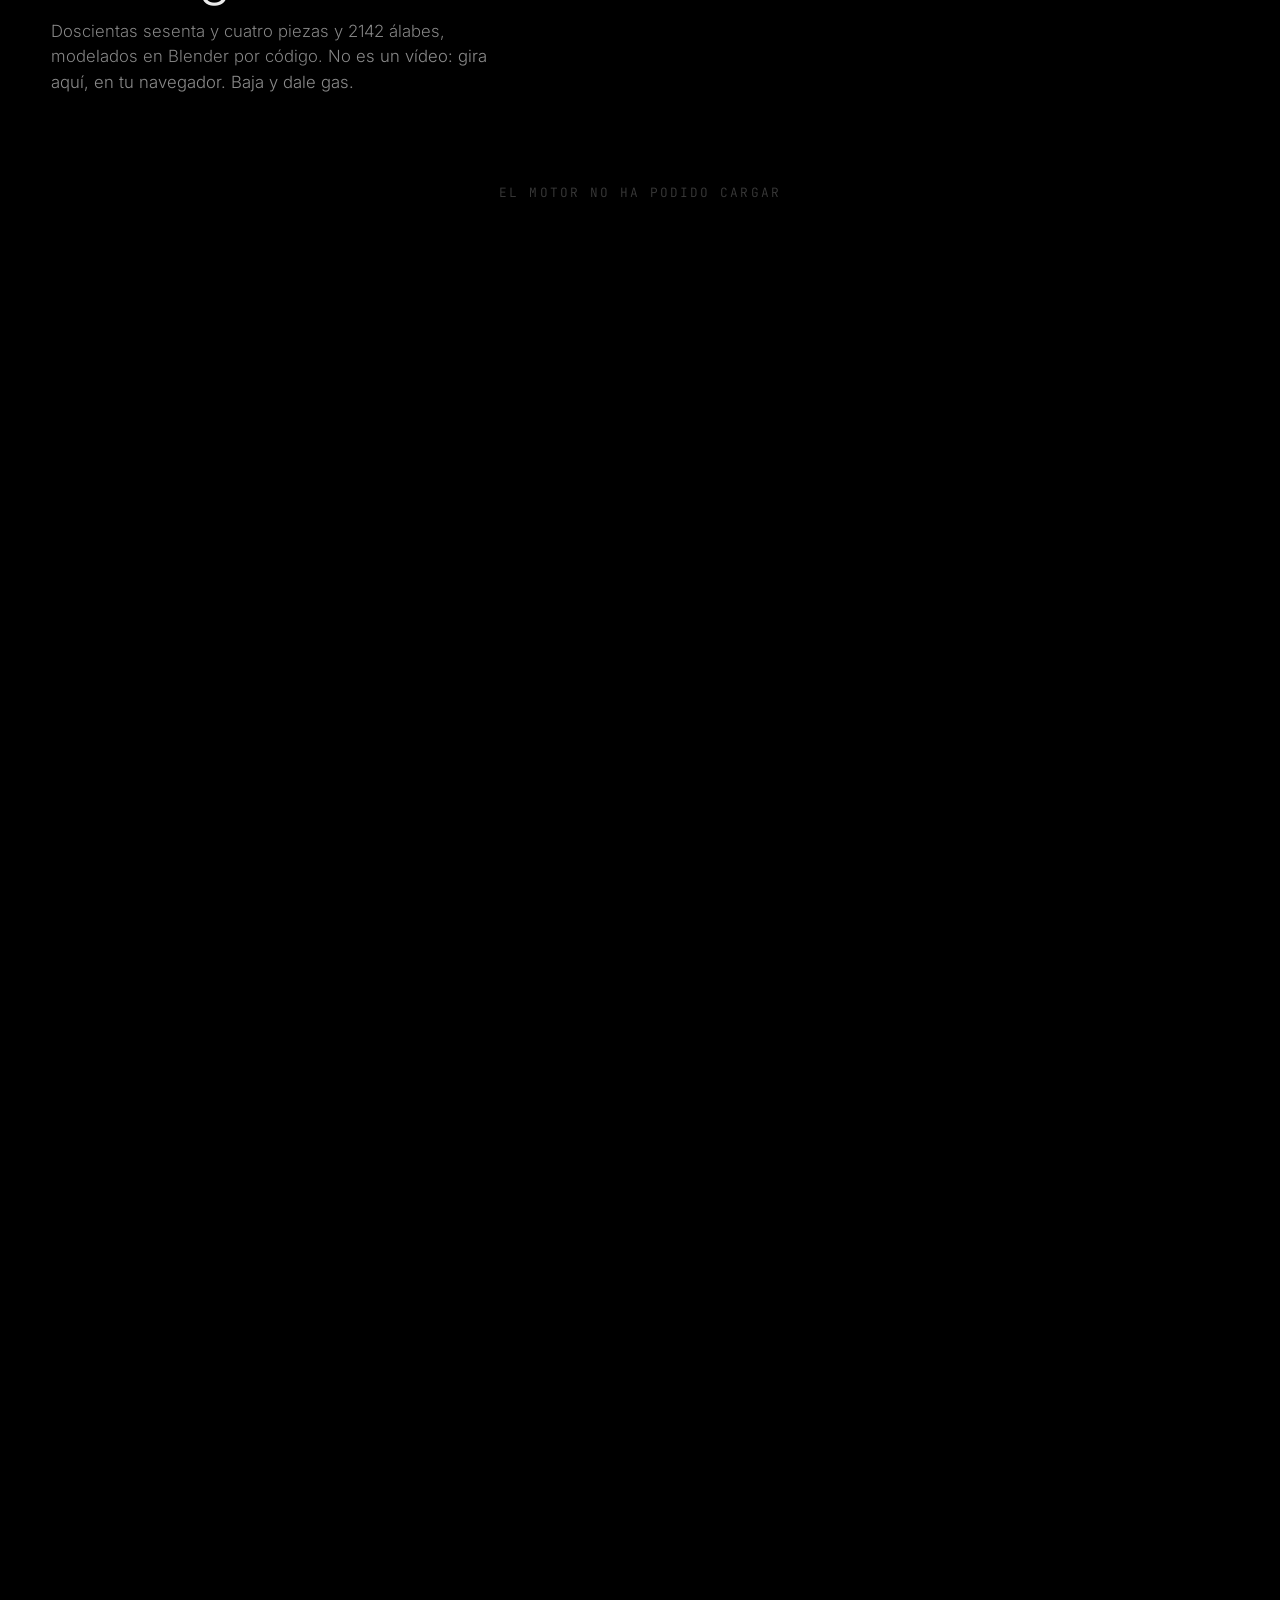
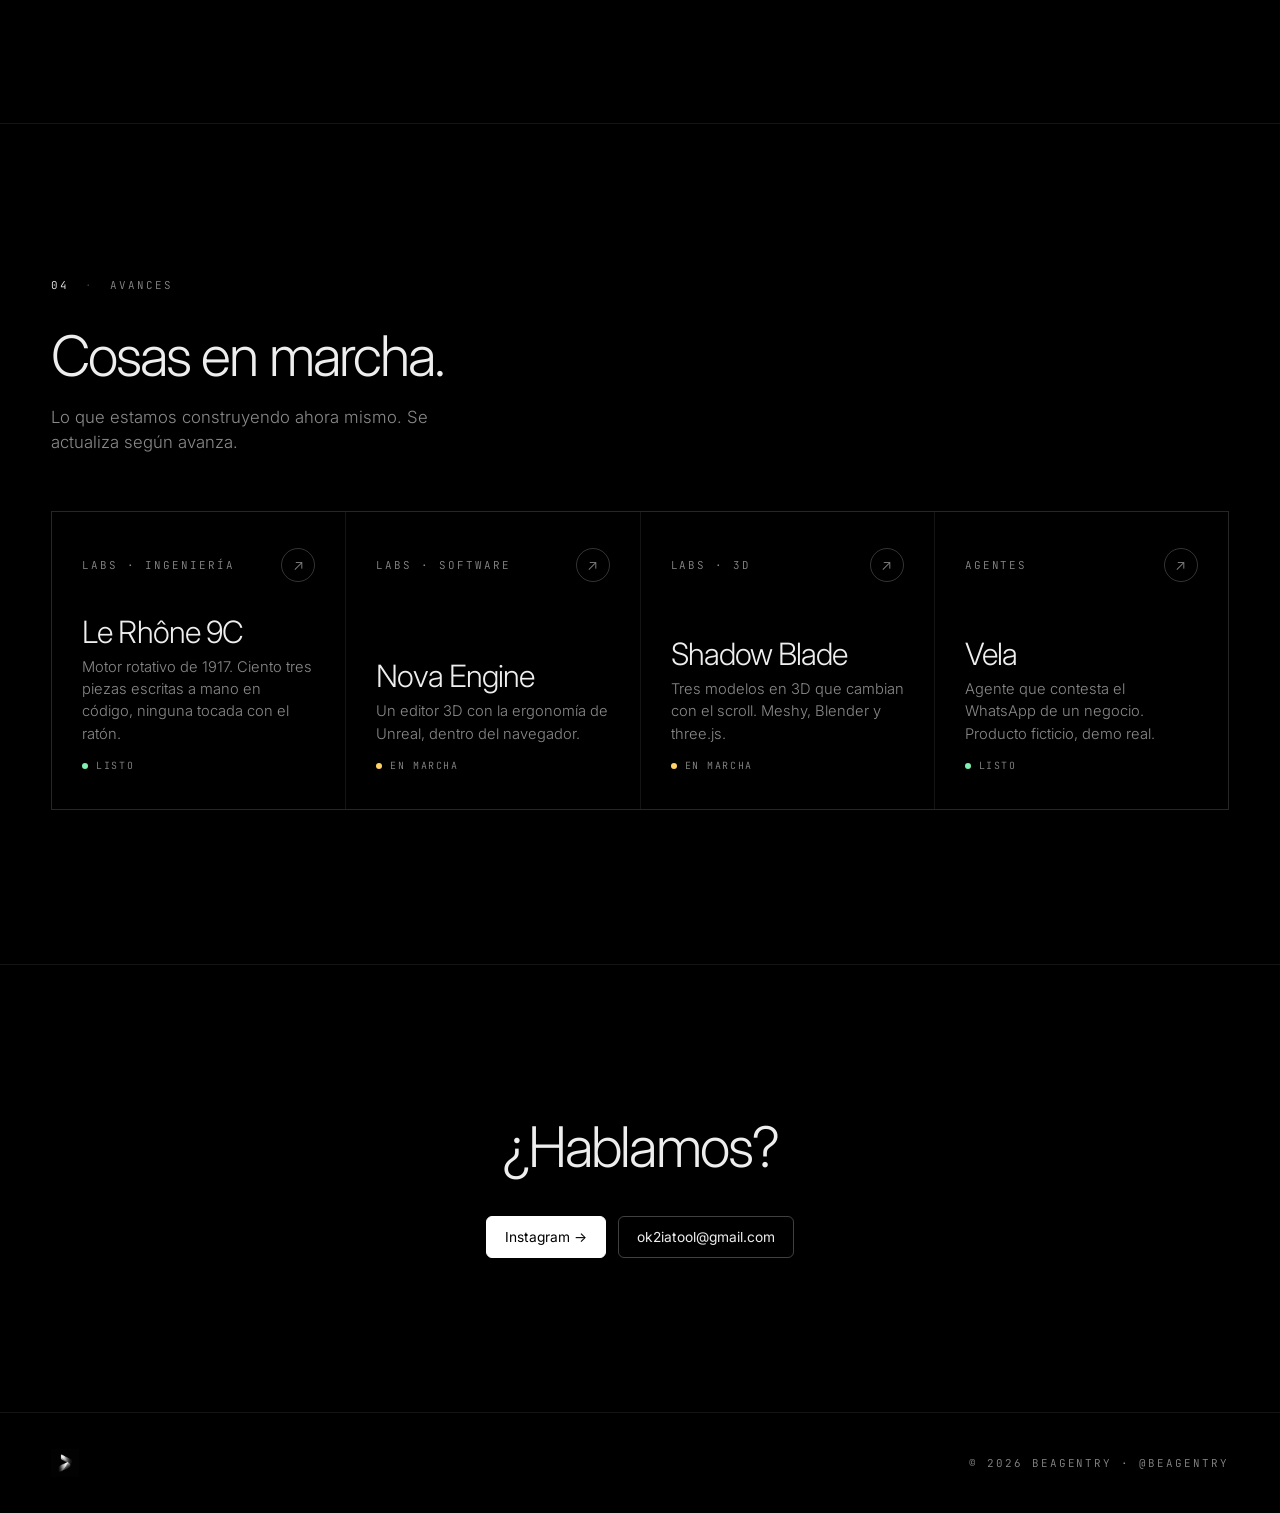
==== commit 37a5f124: "turbofan en la portada, vista previa al compartir y sitemap Co-Authored-By: Claude Opus 5 <noreply@a" ====
--- a/docs/index.html
+++ b/docs/index.html
@@ -3,24 +3,77 @@
 <head>
 <meta charset="utf-8">
 <meta name="viewport" content="width=device-width, initial-scale=1">
-<title>Beagentry</title>
-<meta name="description" content="Beagentry. Desde páginas web hasta agentes automatizados y labs.">
+<title>Software avanzado, agentes y webs · Beagentry</title>
+<meta name="description" content="Construimos software avanzado: agentes automatizados que trabajan solos, laboratorio de 3D e ingeniería por código, y páginas web a precio cerrado desde 200 €.">
+<meta name="robots" content="index, follow, max-image-preview:large, max-snippet:-1">
 <link rel="icon" href="logo.png">
 <link rel="canonical" href="https://beagentry.com/">
 <!-- Vista previa al compartir el enlace por WhatsApp, Instagram o X -->
 <meta property="og:type" content="website">
 <meta property="og:site_name" content="Beagentry">
-<meta property="og:title" content="Beagentry">
-<meta property="og:description" content="Tu web, hecha antes de pedirla. Desde páginas web hasta agentes automatizados y labs.">
+<meta property="og:title" content="Software avanzado, agentes y webs · Beagentry">
+<meta property="og:locale" content="es_ES">
+<meta property="og:description" content="Construimos software avanzado. Agentes automatizados, laboratorio de 3D e ingeniería, y webs a precio cerrado.">
 <meta property="og:url" content="https://beagentry.com/">
-<meta property="og:image" content="https://beagentry.com/logo.png">
-<meta property="og:image:width" content="1254">
-<meta property="og:image:height" content="1254">
+<meta property="og:image" content="https://beagentry.com/og.png">
+<meta property="og:image:width" content="1200">
+<meta property="og:image:height" content="630">
+<meta property="og:image:alt" content="Beagentry — construimos software avanzado: agentes, labs y webs a precio cerrado.">
 <meta name="twitter:card" content="summary_large_image">
-<meta name="twitter:title" content="Beagentry">
-<meta name="twitter:description" content="Tu web, hecha antes de pedirla. Desde páginas web hasta agentes automatizados y labs.">
-<meta name="twitter:image" content="https://beagentry.com/logo.png">
+<meta name="twitter:title" content="Software avanzado, agentes y webs · Beagentry">
+<meta name="twitter:description" content="Construimos software avanzado. Agentes automatizados, laboratorio de 3D e ingeniería, y webs a precio cerrado.">
+<meta name="twitter:image" content="https://beagentry.com/og.png">
 <meta name="theme-color" content="#000000">
+<!-- Datos estructurados: quien es el negocio, que vende y por cuanto. Sin esto
+     Google solo ve un titular bonito y tiene que adivinar el resto. -->
+<script type="application/ld+json">
+{
+  "@context": "https://schema.org",
+  "@graph": [
+    {
+      "@type": "ProfessionalService",
+      "@id": "https://beagentry.com/#negocio",
+      "name": "Beagentry",
+      "url": "https://beagentry.com/",
+      "logo": "https://beagentry.com/logo.png",
+      "image": "https://beagentry.com/logo.png",
+      "description": "Software avanzado a medida: agentes automatizados que atienden WhatsApp, laboratorio de 3D e ingeniería por código, y páginas web para negocios a precio cerrado.",
+      "email": "ok2iatool@gmail.com",
+      "priceRange": "200 €–600 €",
+      "currenciesAccepted": "EUR",
+      "areaServed": { "@type": "Country", "name": "España" },
+      "knowsLanguage": "es",
+      "sameAs": ["https://instagram.com/beagentry"],
+      "makesOffer": [
+        {
+          "@type": "Offer", "name": "Web", "price": "200", "priceCurrency": "EUR",
+          "url": "https://beagentry.com/#precios",
+          "description": "Tu web tal y como la ves, lista hoy. Dominio conectado, botones de WhatsApp y llamada, aviso legal y dos rondas de cambios."
+        },
+        {
+          "@type": "Offer", "name": "Web + SEO local", "price": "350", "priceCurrency": "EUR",
+          "url": "https://beagentry.com/#precios",
+          "description": "Para que te encuentren en Google cuando buscan en tu zona. Ficha de Google Business, datos estructurados y textos orientados a tu ciudad."
+        },
+        {
+          "@type": "Offer", "name": "A medida", "price": "600", "priceCurrency": "EUR",
+          "url": "https://beagentry.com/#precios",
+          "description": "Diseño exclusivo y hasta seis páginas, para negocios que venden caro."
+        }
+      ]
+    },
+    {
+      "@type": "WebSite",
+      "@id": "https://beagentry.com/#web",
+      "url": "https://beagentry.com/",
+      "name": "Beagentry",
+      "inLanguage": "es",
+      "publisher": { "@id": "https://beagentry.com/#negocio" }
+    }
+  ]
+}
+</script>
+
 <link rel="preconnect" href="https://fonts.googleapis.com">
 <link rel="preconnect" href="https://fonts.gstatic.com" crossorigin>
 <link href="https://fonts.googleapis.com/css2?family=Inter:wght@300;400;500&family=JetBrains+Mono:wght@400&display=swap" rel="stylesheet">
@@ -69,7 +122,7 @@
 
 /* secciones */
 section{padding:clamp(80px,12vw,160px) 0;border-top:1px solid var(--linea)}
-.hero + section{border-top:0}
+#hacemos,#precios{border-top:0}
 .cab{display:flex;gap:16px;align-items:baseline;margin-bottom:34px}
 .cab .n{color:var(--tinta)}
 .cab .mono+.mono::before{content:"·";margin-right:16px;color:var(--muy)}
@@ -121,8 +174,30 @@
 footer .mono a:hover{color:var(--tinta)}
 
 /* aparecer */
+/* Banda del turbofan: una pista alta con el lienzo pegado dentro. Lo que
+   recorre el scroll DENTRO de la pista es el mando del motor (fotograma 1 a
+   900). Fuera de vista el bucle se para, no gasta GPU. */
+#motor{padding:0;border-top:0}
+.pista{position:relative;height:220vh}   /* 420vh era el doble de scroll para el mismo estiron */
+.pegado{position:sticky;top:0;height:100vh;overflow:hidden}
+#glMotor{position:absolute;inset:0;width:100%;height:100%;display:block;pointer-events:none}
+.capa{position:absolute;left:50%;transform:translateX(-50%);top:96px;pointer-events:none}
+.capa h2{margin-top:10px;text-shadow:0 0 30px #000,0 0 70px #000}
+.capa .sub{margin-top:16px;text-shadow:0 0 20px #000,0 0 40px #000}
+.lectura{position:absolute;left:50%;transform:translateX(-50%);bottom:52px;width:min(1180px,92vw);
+  display:flex;gap:28px;flex-wrap:wrap;align-items:baseline;color:var(--suave);font-size:.8rem;pointer-events:none;
+  text-shadow:0 0 18px #000,0 0 36px #000}
+.lectura[hidden]{display:none}   /* .lectura es flex: sin esto el atributo hidden no puede con el */
+.lectura b{color:var(--tinta);font-weight:400}
+.lectura .fase{color:var(--tinta)}
+.cargaMotor{position:absolute;left:50%;top:50%;transform:translate(-50%,-50%);color:var(--muy);font-size:.8rem;
+  letter-spacing:.16em;text-transform:uppercase}
+@media(max-width:760px){.pista{height:180vh}.capa{top:80px}.lectura{gap:16px;font-size:.72rem}}
 .ap{opacity:0;transform:translateY(18px);transition:opacity .9s ease,transform .9s ease}
 .ap.in{opacity:1;transform:none}
+/* Las rejillas dibujan sus lineas con el fondo y el gap de 1px: si se desvanecen,
+   la linea de 8% de blanco desaparece en negro. Entran deslizando, sin fundido. */
+.hacemos.ap,.precios.ap,.avances.ap{opacity:1}
 @media(prefers-reduced-motion:reduce){.ap{opacity:1;transform:none;transition:none}.hero .fondo img{animation:none}}
 </style>
 </head>
@@ -143,8 +218,8 @@
   <div class="fondo"></div>
   <div class="wrap">
     <div class="mono"><span>Beagentry</span><span>Webs · Agentes · Labs</span><span>2026</span></div>
-    <h1>Tu web, hecha<br>antes de pedirla.</h1>
-    <p>La construimos, te la enseñamos, y si te gusta es tuya hoy. Precio cerrado.</p>
+    <h1>Construimos<br>software avanzado.</h1>
+    <p>Desde tu página web hasta programas que nadie más te va a hacer. Precio cerrado.</p>
     <div class="acciones">
       <a class="btn solido" href="#precios">Precios →</a>
       <a class="btn" href="#hablar">Hablar</a>
@@ -182,6 +257,28 @@
     <div class="paso"><span class="mono">Tres</span><b>Es tuya</b><p>En 24 horas, en tu dominio.</p></div>
   </div>
 </div></section>
+
+<!-- El turbofan de escuela/obras/turbofan, pilotado por el scroll. Se carga
+     en diferido: la portada pinta sin esperar a los 37 MB del modelo. -->
+<section id="motor">
+  <div class="pista" id="pistaMotor">
+    <div class="pegado">
+      <canvas id="glMotor"></canvas>
+      <div class="capa wrap">
+        <div class="cab"><span class="mono">Labs</span><span class="mono">Ingeniería</span></div>
+        <h2>Un turbofan de verdad.<br>Y está girando.</h2>
+        <p class="sub">Doscientas sesenta y cuatro piezas y 2142 álabes, modelados en Blender por código. No es un vídeo: gira aquí, en tu navegador. Baja y dale gas.</p>
+      </div>
+      <div class="lectura mono" id="lecturaMotor" hidden>
+        <span class="fase" id="motorFase"></span>
+        <span>N1 <b id="motorN1">0 %</b></span>
+        <span>N2 <b id="motorN2">0 %</b></span>
+        <span id="motorCotas"></span>
+      </div>
+      <div class="cargaMotor mono" id="motorCarga">cargando el motor…</div>
+    </div>
+  </div>
+</section>
 
 <section id="avances"><div class="wrap">
   <div class="cab ap"><span class="mono n">04</span><span class="mono">Avances</span></div>
@@ -261,5 +358,87 @@
   els.forEach(function(e){io.observe(e)});
 })();
 </script>
+
+<script type="importmap">
+{ "imports": { "three": "./turbofan/vendor/three.module.js", "three/addons/": "./turbofan/vendor/addons/" } }
+</script>
+<script>
+// Turbofan de la banda "Labs". Tres reglas:
+//   1. carga en diferido — el modelo son 37 MB, no puede retrasar la portada;
+//      no se pide hasta que la banda esta a un pantallazo de distancia,
+//   2. el scroll DENTRO de la pista es el mando: 0 al entrar, 1 al salir,
+//   3. el bucle de dibujo solo corre con la banda a la vista.
+(function(){
+  var pista=document.getElementById('pistaMotor'); if(!pista) return;
+  var carga=document.getElementById('motorCarga'), lectura=document.getElementById('lecturaMotor');
+  var elFase=document.getElementById('motorFase'), elN1=document.getElementById('motorN1'), elN2=document.getElementById('motorN2');
+
+  // quien pide no gastar animacion, o va con ahorro de datos, no lo carga
+  if(matchMedia('(prefers-reduced-motion: reduce)').matches || (navigator.connection && navigator.connection.saveData)){
+    carga.textContent='motor en pausa · ahorro de datos'; return;
+  }
+
+  var motor=null, pedido=false, visible=false;
+
+  // La llama el bucle del motor una vez por fotograma: 0 al entrar en la pista,
+  // 1 al salir. De paso retira el texto: entras, lo lees con el motor lejos y
+  // a ralenti, y para cuando el motor se te viene encima ya no estorba. En el
+  // movil, ademas, es lo unico que evita que el parrafo se cruce con la gondola.
+  var capa=document.querySelector('#motor .capa'), opacidadPuesta=-1;
+  function avance(){
+    var recorrido=pista.offsetHeight-innerHeight;
+    var p=recorrido>0 ? Math.min(1,Math.max(0,-pista.getBoundingClientRect().top/recorrido)) : 0;
+    var t=Math.min(1,Math.max(0,(p-0.12)/0.23)), o=1-t*t*(3-2*t);
+    if(Math.abs(o-opacidadPuesta)>0.01){ opacidadPuesta=o; capa.style.opacity=o.toFixed(3); }
+    return p;
+  }
+  // el motor llama aqui al cambiar de plano o de regimen, no en cada fotograma
+  function alProgreso(texto,S){
+    elFase.textContent=texto;
+    elN1.textContent=S.n1.toFixed(0)+' %'; elN2.textContent=S.n2.toFixed(0)+' %';
+  }
+
+  function cargar(){
+    if(pedido) return; pedido=true;
+    import('./turbofan/motor.js').then(function(mod){
+      return mod.montar({canvas:document.getElementById('glMotor'), rutaModelo:'./turbofan/modelo/',
+                         alProgreso:alProgreso, leerAvance:avance});
+    }).then(function(m){
+      motor=m; window.__motor=m; carga.hidden=true; lectura.hidden=false;
+      var c=m.cotas;
+      document.getElementById('motorCotas').textContent='fan Ø '+c.fan_diametro+' m · BPR '+c.bpr+' · '+c.alabes+' álabes';
+      m.progreso(avance());
+      if(visible) m.arrancar();
+    }).catch(function(e){
+      carga.textContent='el motor no ha podido cargar'; console.error('turbofan:', e);
+    });
+  }
+
+  // Cuando cargar y cuando dibujar. Tres disparadores para lo mismo, y no es
+  // paranoia: si el observador de intersecciones no llega a dispararse (pestana
+  // en segundo plano, webview estrangulada) la banda se quedaria en "cargando"
+  // para siempre. El reloj lento es el seguro, y se apaga en cuanto sirve.
+  function cerca(margen){
+    var r=pista.getBoundingClientRect();
+    return r.top < innerHeight*margen && r.bottom > -innerHeight*(margen-1);
+  }
+  // el reloj se queda puesto: tambien es lo que PARA el bucle al salir de la
+  // banda, y un getBoundingClientRect cada 800 ms no le cuesta nada a nadie
+  setInterval(comprobar, 800);
+  function comprobar(){
+    if(cerca(2)) cargar();
+    visible=cerca(1);
+    if(motor){ if(visible) motor.arrancar(); else motor.parar(); }
+  }
+  if('IntersectionObserver' in window){
+    new IntersectionObserver(comprobar,{rootMargin:'100% 0px'}).observe(pista);
+  }
+  addEventListener('scroll', comprobar, {passive:true});
+  comprobar();
+
+  // sin oyente de resize: el bucle de `motor.js` consulta `avance` una vez por
+  // fotograma, asi que el encuadre se recoloca solo.
+})();
+</script>
 </body>
 </html>
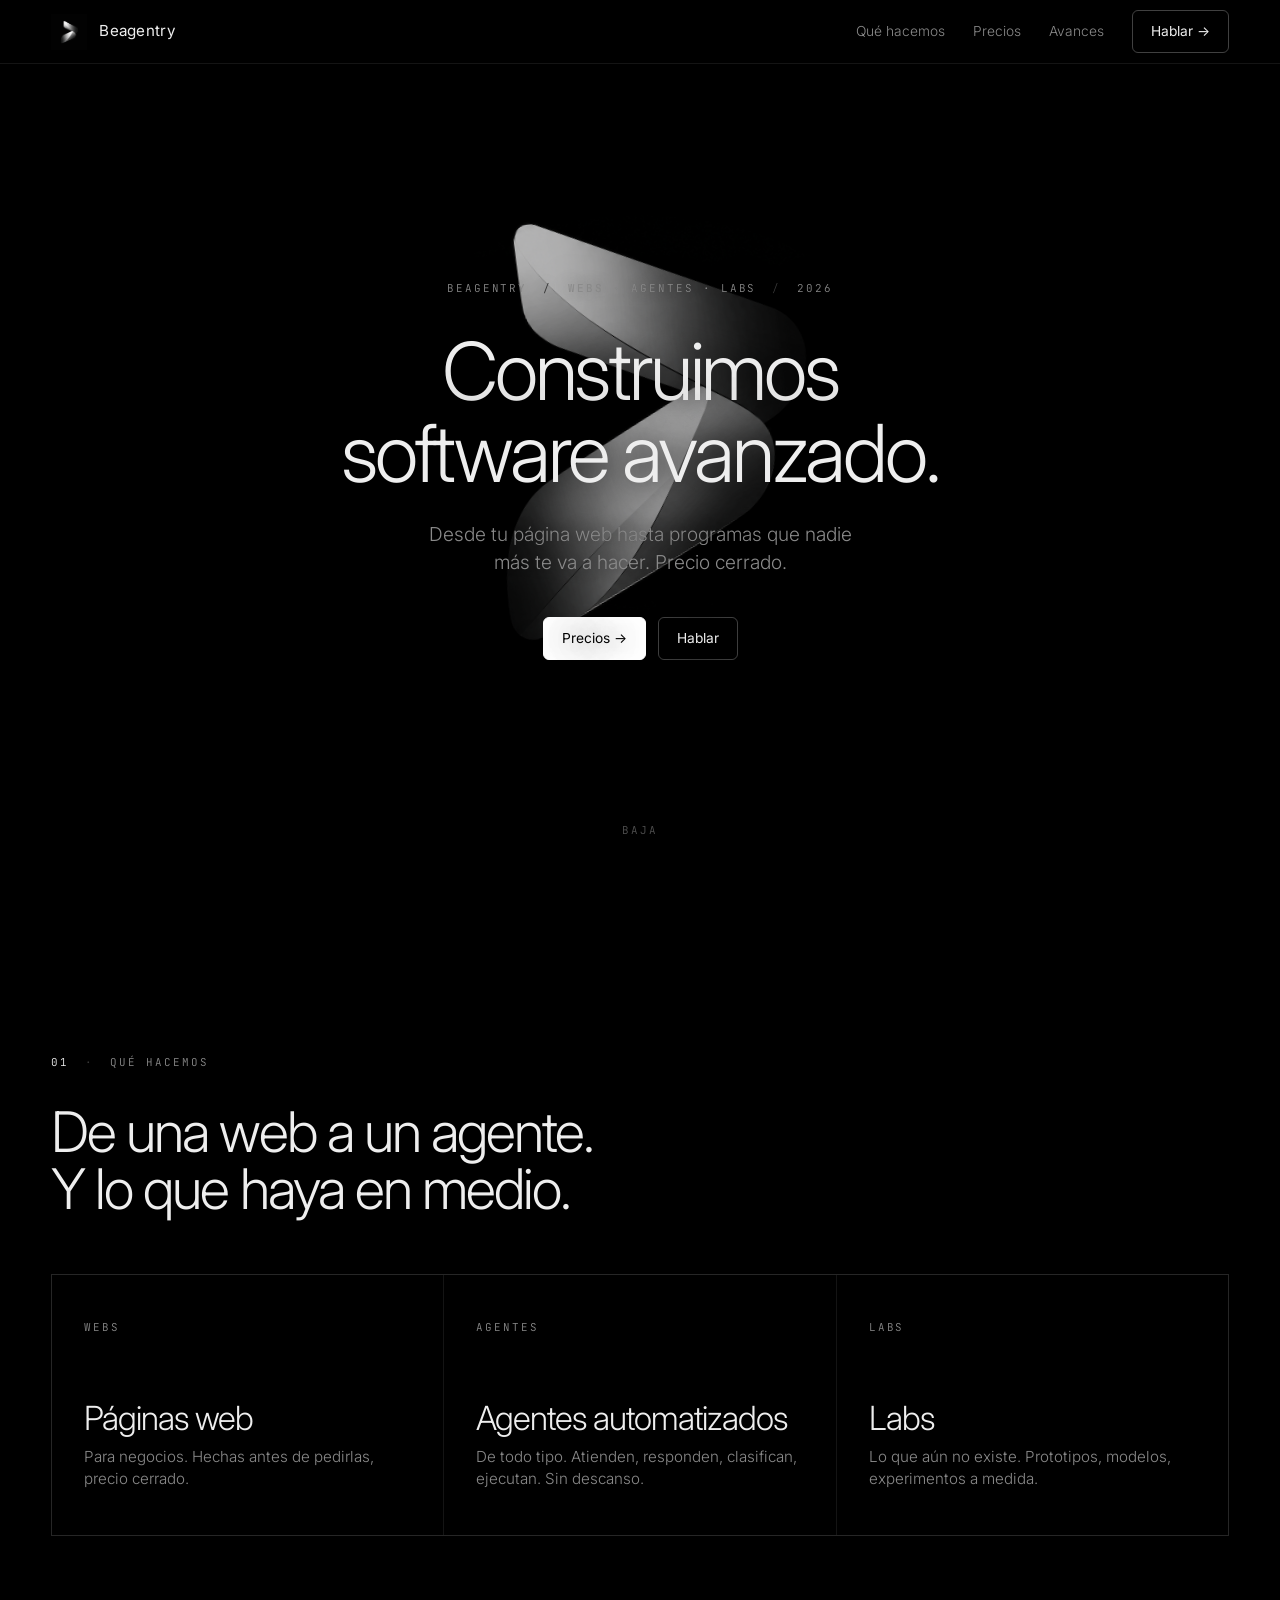
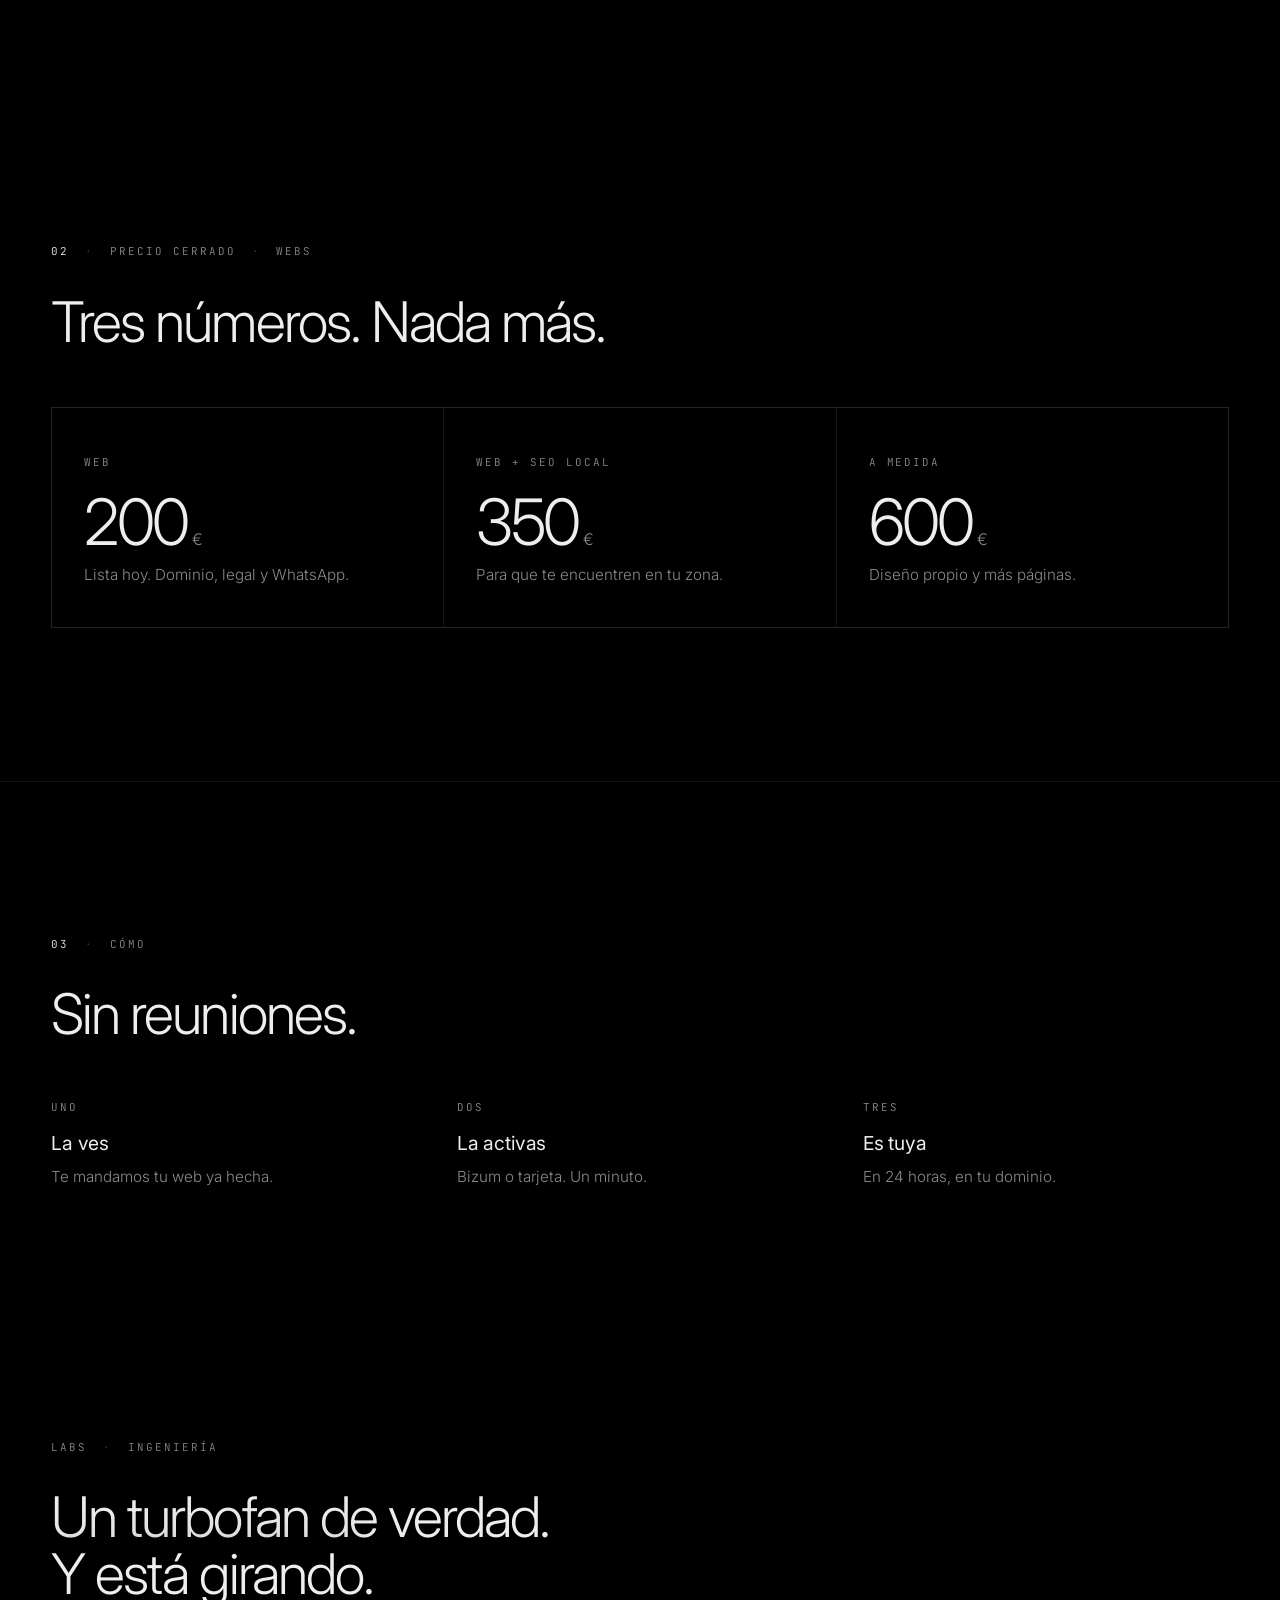
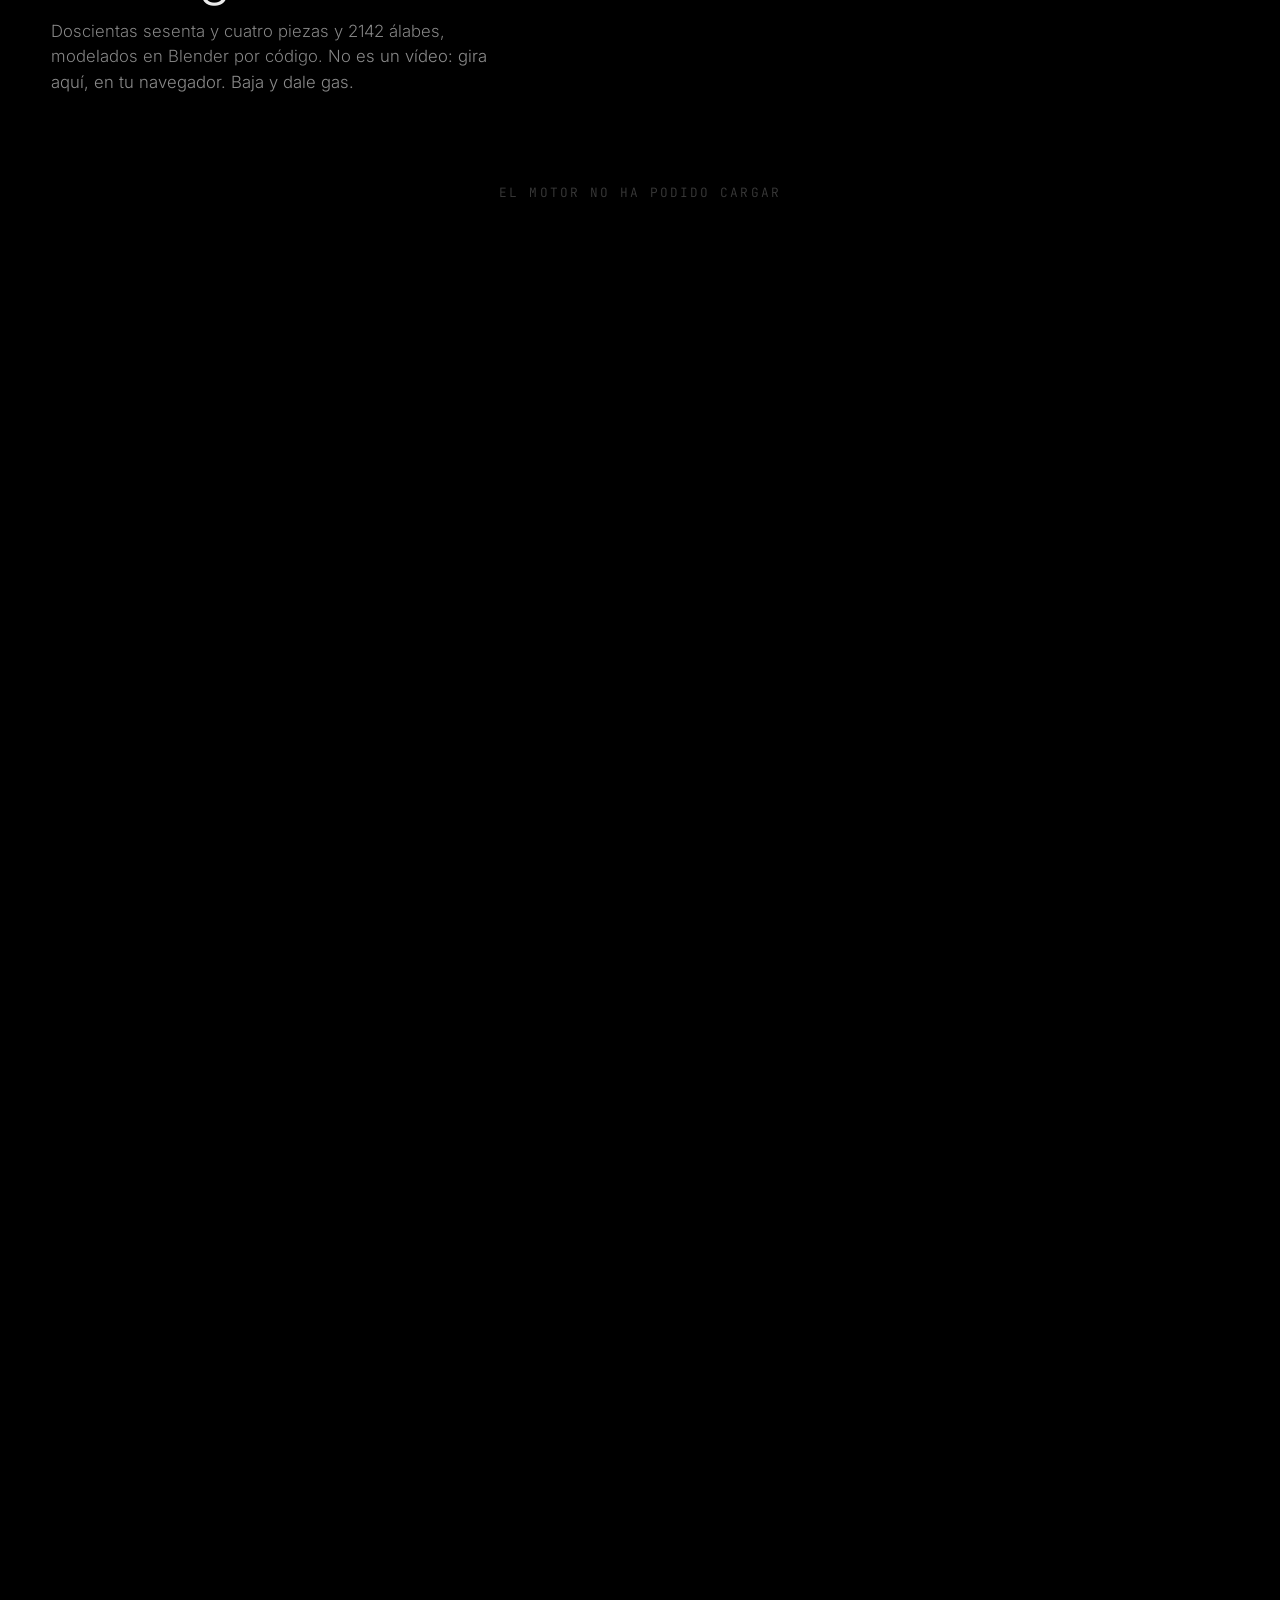
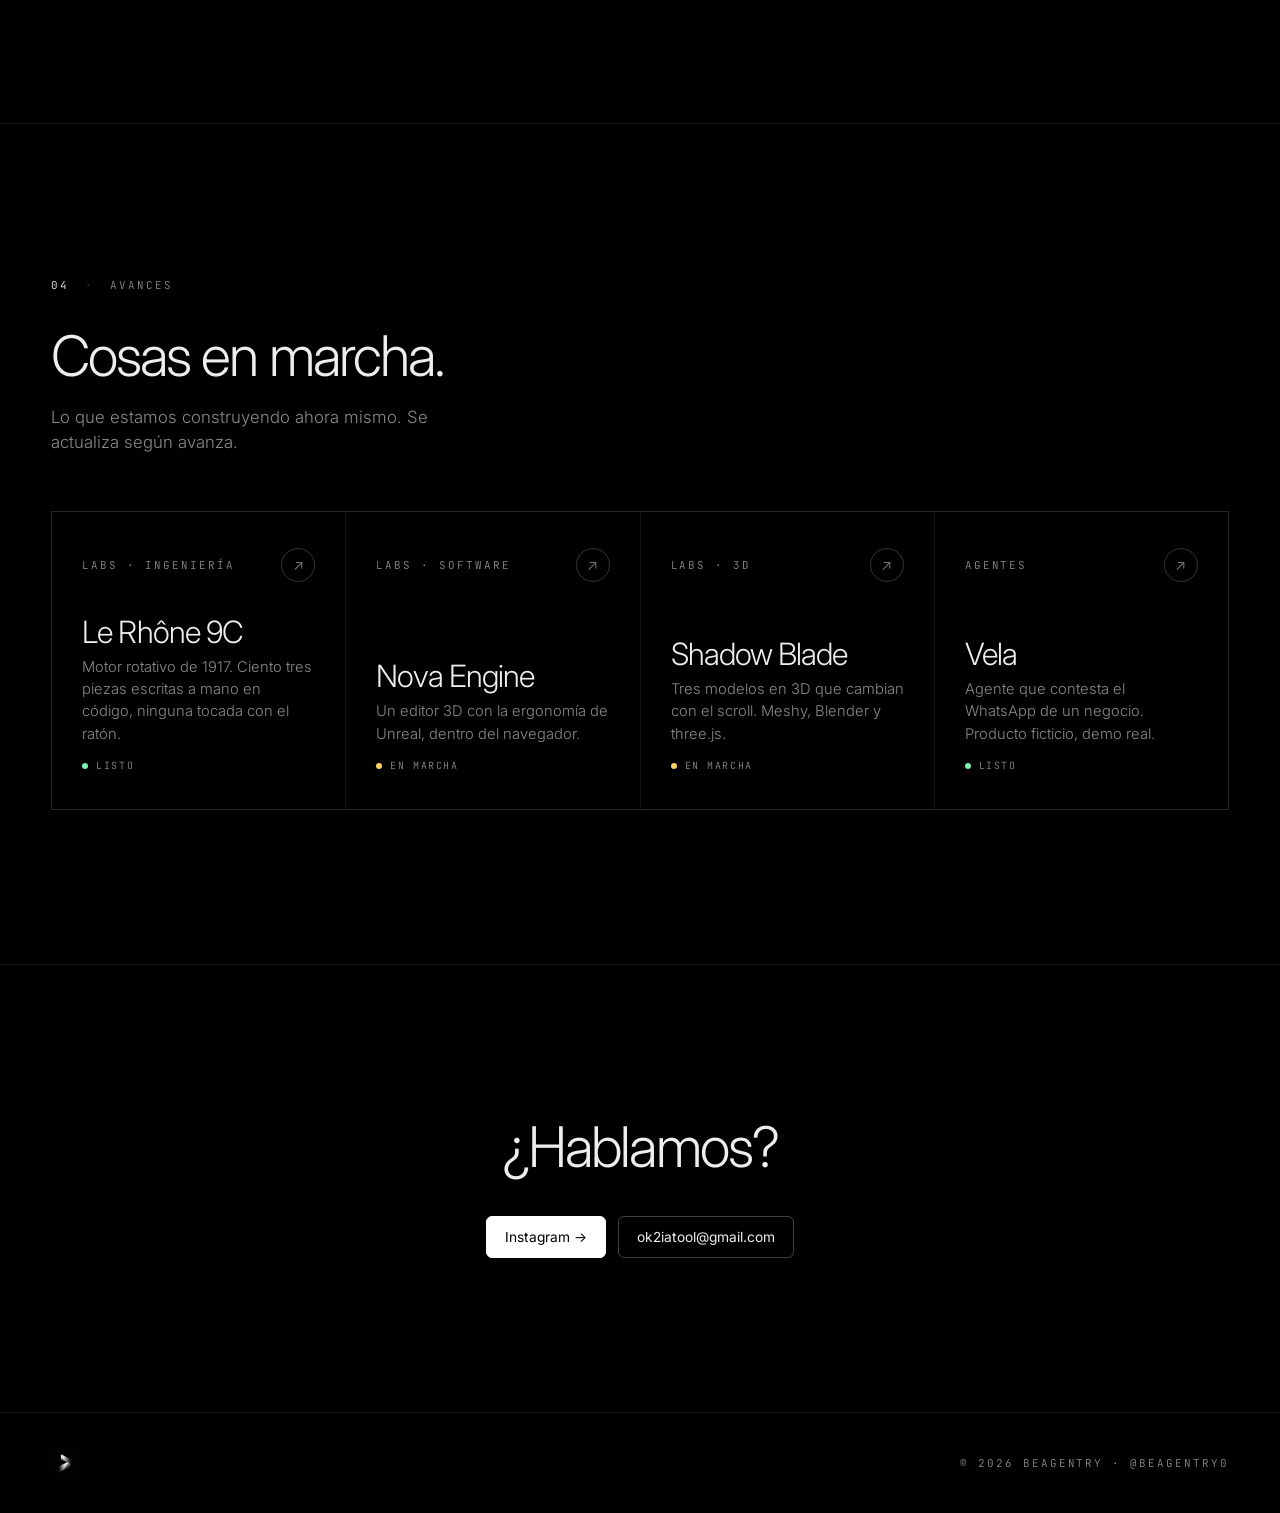
==== commit 58f2e064: "Instagram: la cuenta buena es @beagentry0 Co-Authored-By: Claude Opus 5 <noreply@anthropic.com>" ====
--- a/docs/index.html
+++ b/docs/index.html
@@ -43,7 +43,7 @@
       "currenciesAccepted": "EUR",
       "areaServed": { "@type": "Country", "name": "España" },
       "knowsLanguage": "es",
-      "sameAs": ["https://instagram.com/beagentry"],
+      "sameAs": ["https://www.instagram.com/beagentry0/"],
       "makesOffer": [
         {
           "@type": "Offer", "name": "Web", "price": "200", "priceCurrency": "EUR",
@@ -290,14 +290,14 @@
 <section id="hablar" class="cierre"><div class="wrap">
   <h2 class="ap">¿Hablamos?</h2>
   <div class="acciones ap">
-    <a class="btn solido" href="https://instagram.com/beagentry" target="_blank" rel="noopener">Instagram →</a>
+    <a class="btn solido" href="https://www.instagram.com/beagentry0/" target="_blank" rel="noopener">Instagram →</a>
     <a class="btn" href="mailto:ok2iatool@gmail.com">ok2iatool@gmail.com</a>
   </div>
 </div></section>
 
 <footer><div class="wrap">
   <a class="logo" href="#"><img src="logo.png" alt="Beagentry"></a>
-  <span class="mono">© 2026 Beagentry · <a href="https://instagram.com/beagentry" target="_blank" rel="noopener">@beagentry</a></span>
+  <span class="mono">© 2026 Beagentry · <a href="https://www.instagram.com/beagentry0/" target="_blank" rel="noopener">@beagentry0</a></span>
 </div></footer>
 
 <script>
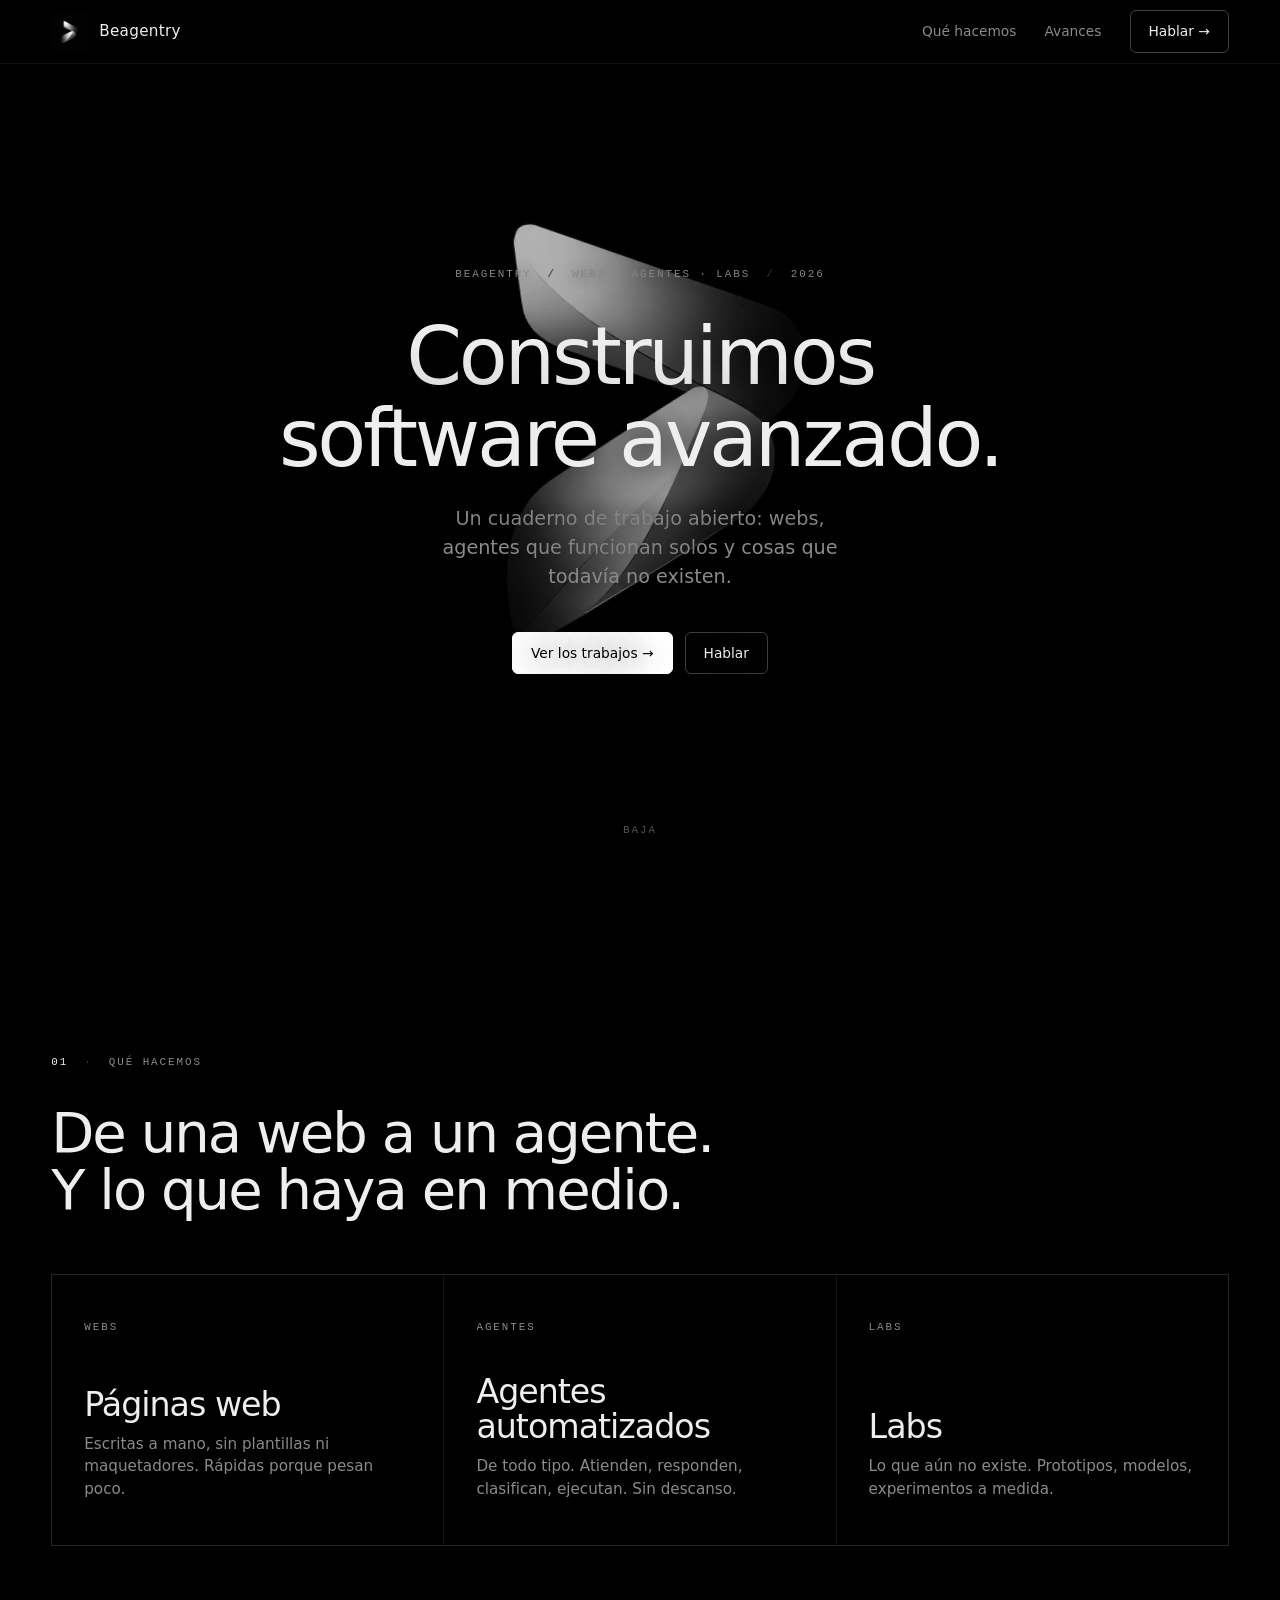
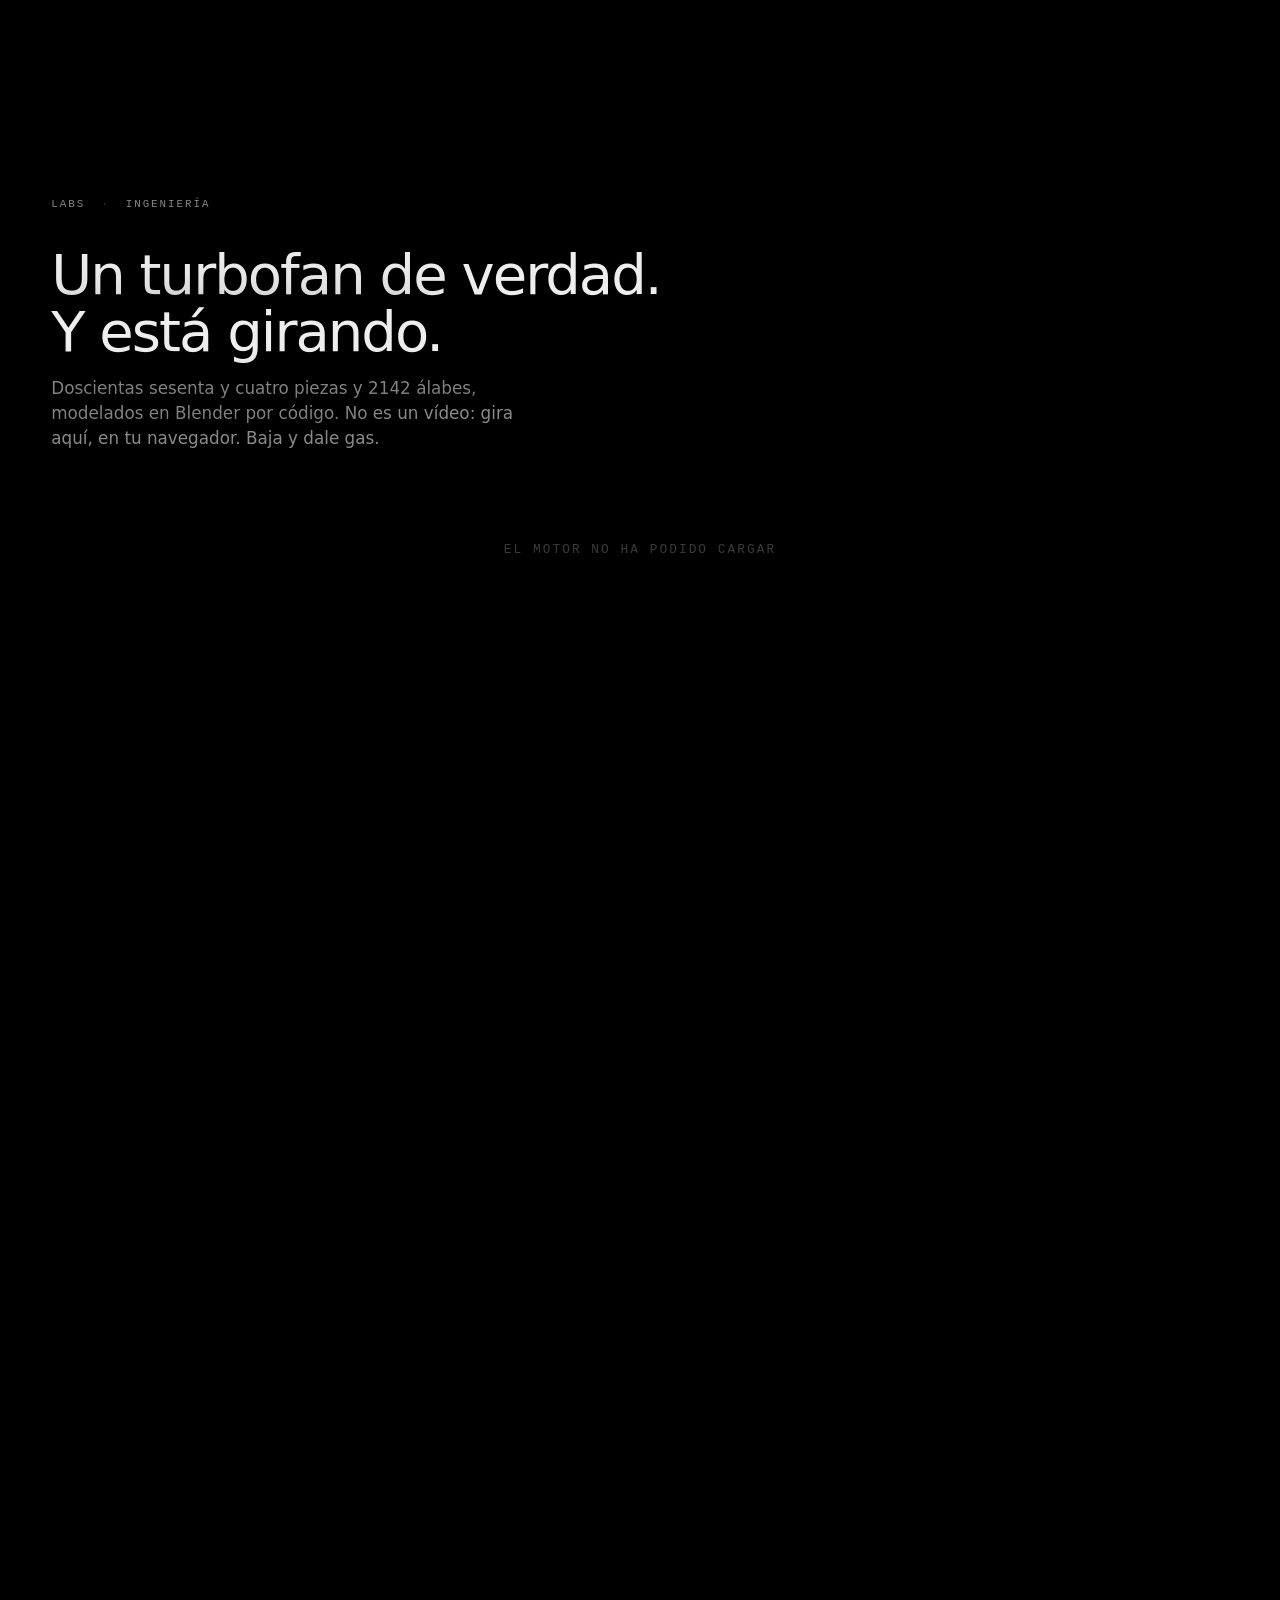
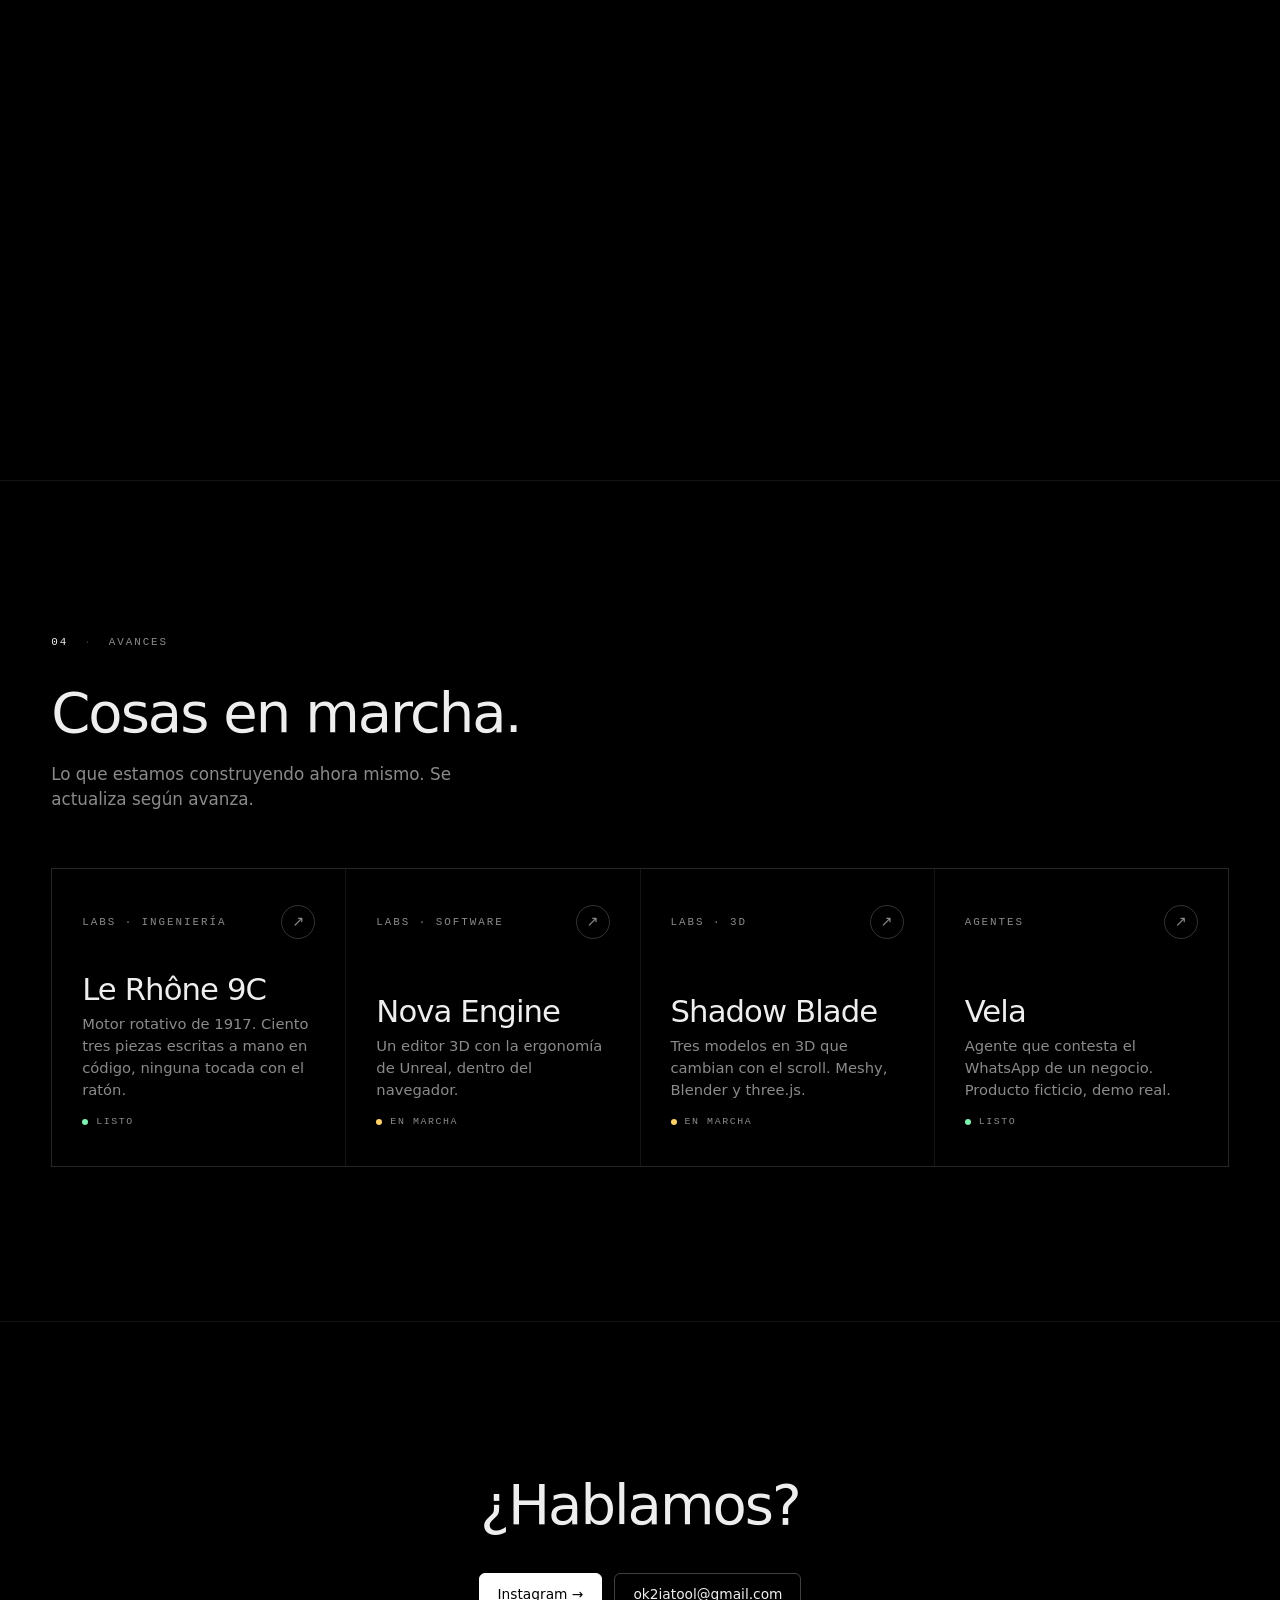
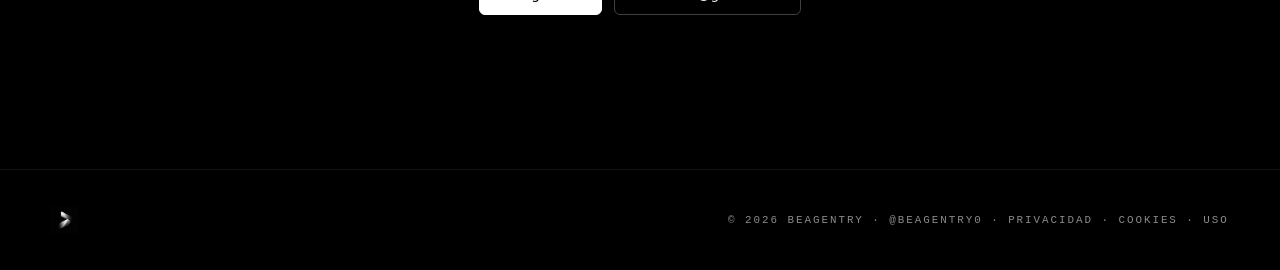
==== commit 9b877f14: "simulacro Co-Authored-By: Claude Opus 5 <noreply@anthropic.com>" ====
--- a/docs/index.html
+++ b/docs/index.html
@@ -4,7 +4,7 @@
 <meta charset="utf-8">
 <meta name="viewport" content="width=device-width, initial-scale=1">
 <title>Software avanzado, agentes y webs · Beagentry</title>
-<meta name="description" content="Construimos software avanzado: agentes automatizados que trabajan solos, laboratorio de 3D e ingeniería por código, y páginas web a precio cerrado desde 200 €.">
+<meta name="description" content="Cuaderno de trabajo de Beagentry: agentes automatizados, laboratorio de 3D e ingeniería por código, y páginas web construidas a mano.">
 <meta name="robots" content="index, follow, max-image-preview:large, max-snippet:-1">
 <link rel="icon" href="logo.png">
 <link rel="canonical" href="https://beagentry.com/">
@@ -13,54 +13,33 @@
 <meta property="og:site_name" content="Beagentry">
 <meta property="og:title" content="Software avanzado, agentes y webs · Beagentry">
 <meta property="og:locale" content="es_ES">
-<meta property="og:description" content="Construimos software avanzado. Agentes automatizados, laboratorio de 3D e ingeniería, y webs a precio cerrado.">
+<meta property="og:description" content="Cuaderno de trabajo: agentes automatizados, laboratorio de 3D e ingeniería, y webs construidas a mano.">
 <meta property="og:url" content="https://beagentry.com/">
 <meta property="og:image" content="https://beagentry.com/og.png">
 <meta property="og:image:width" content="1200">
 <meta property="og:image:height" content="630">
-<meta property="og:image:alt" content="Beagentry — construimos software avanzado: agentes, labs y webs a precio cerrado.">
+<meta property="og:image:alt" content="Beagentry — software avanzado: agentes, labs y webs construidas a mano.">
 <meta name="twitter:card" content="summary_large_image">
 <meta name="twitter:title" content="Software avanzado, agentes y webs · Beagentry">
-<meta name="twitter:description" content="Construimos software avanzado. Agentes automatizados, laboratorio de 3D e ingeniería, y webs a precio cerrado.">
+<meta name="twitter:description" content="Cuaderno de trabajo: agentes automatizados, laboratorio de 3D e ingeniería, y webs construidas a mano.">
 <meta name="twitter:image" content="https://beagentry.com/og.png">
 <meta name="theme-color" content="#000000">
-<!-- Datos estructurados: quien es el negocio, que vende y por cuanto. Sin esto
-     Google solo ve un titular bonito y tiene que adivinar el resto. -->
+<!-- Datos estructurados. Aqui habia un ProfessionalService con los tres
+     escalones como Offer; se quito al pasar la web a portfolio: anunciar
+     tarifa publica es ejercer una actividad, y esa parte esta en pausa.
+     Cuando vuelvan los precios, vuelve ese bloque (esta en el historial). -->
 <script type="application/ld+json">
 {
   "@context": "https://schema.org",
   "@graph": [
     {
-      "@type": "ProfessionalService",
-      "@id": "https://beagentry.com/#negocio",
+      "@type": "Organization",
+      "@id": "https://beagentry.com/#autor",
       "name": "Beagentry",
       "url": "https://beagentry.com/",
       "logo": "https://beagentry.com/logo.png",
-      "image": "https://beagentry.com/logo.png",
-      "description": "Software avanzado a medida: agentes automatizados que atienden WhatsApp, laboratorio de 3D e ingeniería por código, y páginas web para negocios a precio cerrado.",
       "email": "ok2iatool@gmail.com",
-      "priceRange": "200 €–600 €",
-      "currenciesAccepted": "EUR",
-      "areaServed": { "@type": "Country", "name": "España" },
-      "knowsLanguage": "es",
-      "sameAs": ["https://www.instagram.com/beagentry0/"],
-      "makesOffer": [
-        {
-          "@type": "Offer", "name": "Web", "price": "200", "priceCurrency": "EUR",
-          "url": "https://beagentry.com/#precios",
-          "description": "Tu web tal y como la ves, lista hoy. Dominio conectado, botones de WhatsApp y llamada, aviso legal y dos rondas de cambios."
-        },
-        {
-          "@type": "Offer", "name": "Web + SEO local", "price": "350", "priceCurrency": "EUR",
-          "url": "https://beagentry.com/#precios",
-          "description": "Para que te encuentren en Google cuando buscan en tu zona. Ficha de Google Business, datos estructurados y textos orientados a tu ciudad."
-        },
-        {
-          "@type": "Offer", "name": "A medida", "price": "600", "priceCurrency": "EUR",
-          "url": "https://beagentry.com/#precios",
-          "description": "Diseño exclusivo y hasta seis páginas, para negocios que venden caro."
-        }
-      ]
+      "sameAs": ["https://www.instagram.com/beagentry0/"]
     },
     {
       "@type": "WebSite",
@@ -68,15 +47,16 @@
       "url": "https://beagentry.com/",
       "name": "Beagentry",
       "inLanguage": "es",
-      "publisher": { "@id": "https://beagentry.com/#negocio" }
+      "description": "Cuaderno de trabajo: agentes automatizados, laboratorio de 3D e ingenieria por codigo, y paginas web construidas a mano.",
+      "publisher": { "@id": "https://beagentry.com/#autor" }
     }
   ]
 }
 </script>
 
-<link rel="preconnect" href="https://fonts.googleapis.com">
-<link rel="preconnect" href="https://fonts.gstatic.com" crossorigin>
-<link href="https://fonts.googleapis.com/css2?family=Inter:wght@300;400;500&family=JetBrains+Mono:wght@400&display=swap" rel="stylesheet">
+<!-- Tipografias servidas desde este dominio: ningun visitante pasa por
+     fonts.googleapis.com. Ver /fuentes/fuentes.css -->
+<link rel="stylesheet" href="/fuentes/fuentes.css">
 <style>
 :root{--bg:#000;--tinta:#eee;--suave:#8a8a8a;--muy:#3a3a3a;--linea:rgba(255,255,255,.08);--ac:#fff}
 *{box-sizing:border-box}
@@ -122,7 +102,7 @@
 
 /* secciones */
 section{padding:clamp(80px,12vw,160px) 0;border-top:1px solid var(--linea)}
-#hacemos,#precios{border-top:0}
+#hacemos{border-top:0}
 .cab{display:flex;gap:16px;align-items:baseline;margin-bottom:34px}
 .cab .n{color:var(--tinta)}
 .cab .mono+.mono::before{content:"·";margin-right:16px;color:var(--muy)}
@@ -136,20 +116,6 @@
 .hace p{color:var(--suave);font-size:.95rem}
 @media(max-width:760px){.hacemos{grid-template-columns:1fr}.hace{min-height:0}.hace b{margin-top:22px}}
 
-/* precios */
-.precios{display:grid;grid-template-columns:repeat(3,1fr);gap:1px;background:var(--linea);border:1px solid var(--linea);margin-top:56px}
-.precio{background:var(--bg);padding:40px 32px}
-.precio .num{font-size:clamp(2.6rem,5vw,4rem);letter-spacing:-.04em;line-height:1;margin:18px 0 10px}
-.precio .num small{font-size:1rem;color:var(--suave);letter-spacing:0;margin-left:4px}
-.precio p{color:var(--suave);font-size:.95rem}
-@media(max-width:760px){.precios{grid-template-columns:1fr}}
-
-/* pasos */
-.pasos{display:grid;grid-template-columns:repeat(3,1fr);gap:40px;margin-top:56px}
-.paso .mono{display:block;margin-bottom:14px}
-.paso b{font-weight:400;font-size:1.2rem;display:block;margin-bottom:8px;letter-spacing:-.01em}
-.paso p{color:var(--suave);font-size:.95rem}
-@media(max-width:760px){.pasos{grid-template-columns:1fr}}
 
 /* avances (galeria) */
 .avances{display:grid;grid-template-columns:repeat(auto-fill,minmax(280px,1fr));gap:1px;background:var(--linea);border:1px solid var(--linea);margin-top:56px}
@@ -207,7 +173,6 @@
   <a class="logo" href="#"><img src="logo.png" alt="Beagentry">Beagentry</a>
   <div class="links">
     <a href="#hacemos">Qué hacemos</a>
-    <a href="#precios">Precios</a>
     <a href="#avances">Avances</a>
     <a class="btn" href="#hablar">Hablar →</a>
   </div>
@@ -219,9 +184,9 @@
   <div class="wrap">
     <div class="mono"><span>Beagentry</span><span>Webs · Agentes · Labs</span><span>2026</span></div>
     <h1>Construimos<br>software avanzado.</h1>
-    <p>Desde tu página web hasta programas que nadie más te va a hacer. Precio cerrado.</p>
+    <p>Un cuaderno de trabajo abierto: webs, agentes que funcionan solos y cosas que todavía no existen.</p>
     <div class="acciones">
-      <a class="btn solido" href="#precios">Precios →</a>
+      <a class="btn solido" href="#avances">Ver los trabajos →</a>
       <a class="btn" href="#hablar">Hablar</a>
     </div>
   </div>
@@ -232,29 +197,9 @@
   <div class="cab ap"><span class="mono n">01</span><span class="mono">Qué hacemos</span></div>
   <h2 class="ap">De una web a un agente.<br>Y lo que haya en medio.</h2>
   <div class="hacemos ap">
-    <div class="hace"><span class="mono">Webs</span><div><b>Páginas web</b><p>Para negocios. Hechas antes de pedirlas, precio cerrado.</p></div></div>
+    <div class="hace"><span class="mono">Webs</span><div><b>Páginas web</b><p>Escritas a mano, sin plantillas ni maquetadores. Rápidas porque pesan poco.</p></div></div>
     <div class="hace"><span class="mono">Agentes</span><div><b>Agentes automatizados</b><p>De todo tipo. Atienden, responden, clasifican, ejecutan. Sin descanso.</p></div></div>
     <div class="hace"><span class="mono">Labs</span><div><b>Labs</b><p>Lo que aún no existe. Prototipos, modelos, experimentos a medida.</p></div></div>
-  </div>
-</div></section>
-
-<section id="precios"><div class="wrap">
-  <div class="cab ap"><span class="mono n">02</span><span class="mono">Precio cerrado</span><span class="mono">Webs</span></div>
-  <h2 class="ap">Tres números. Nada más.</h2>
-  <div class="precios ap">
-    <div class="precio"><span class="mono">Web</span><div class="num">200<small>€</small></div><p>Lista hoy. Dominio, legal y WhatsApp.</p></div>
-    <div class="precio"><span class="mono">Web + SEO local</span><div class="num">350<small>€</small></div><p>Para que te encuentren en tu zona.</p></div>
-    <div class="precio"><span class="mono">A medida</span><div class="num">600<small>€</small></div><p>Diseño propio y más páginas.</p></div>
-  </div>
-</div></section>
-
-<section id="como"><div class="wrap">
-  <div class="cab ap"><span class="mono n">03</span><span class="mono">Cómo</span></div>
-  <h2 class="ap">Sin reuniones.</h2>
-  <div class="pasos ap">
-    <div class="paso"><span class="mono">Uno</span><b>La ves</b><p>Te mandamos tu web ya hecha.</p></div>
-    <div class="paso"><span class="mono">Dos</span><b>La activas</b><p>Bizum o tarjeta. Un minuto.</p></div>
-    <div class="paso"><span class="mono">Tres</span><b>Es tuya</b><p>En 24 horas, en tu dominio.</p></div>
   </div>
 </div></section>
 
@@ -297,7 +242,7 @@
 
 <footer><div class="wrap">
   <a class="logo" href="#"><img src="logo.png" alt="Beagentry"></a>
-  <span class="mono">© 2026 Beagentry · <a href="https://www.instagram.com/beagentry0/" target="_blank" rel="noopener">@beagentry0</a></span>
+  <span class="mono">© 2026 Beagentry · <a href="https://www.instagram.com/beagentry0/" target="_blank" rel="noopener">@beagentry0</a> · <a href="/legal/#privacidad">Privacidad</a> · <a href="/legal/#cookies">Cookies</a> · <a href="/legal/#uso">Uso</a></span>
 </div></footer>
 
 <script>
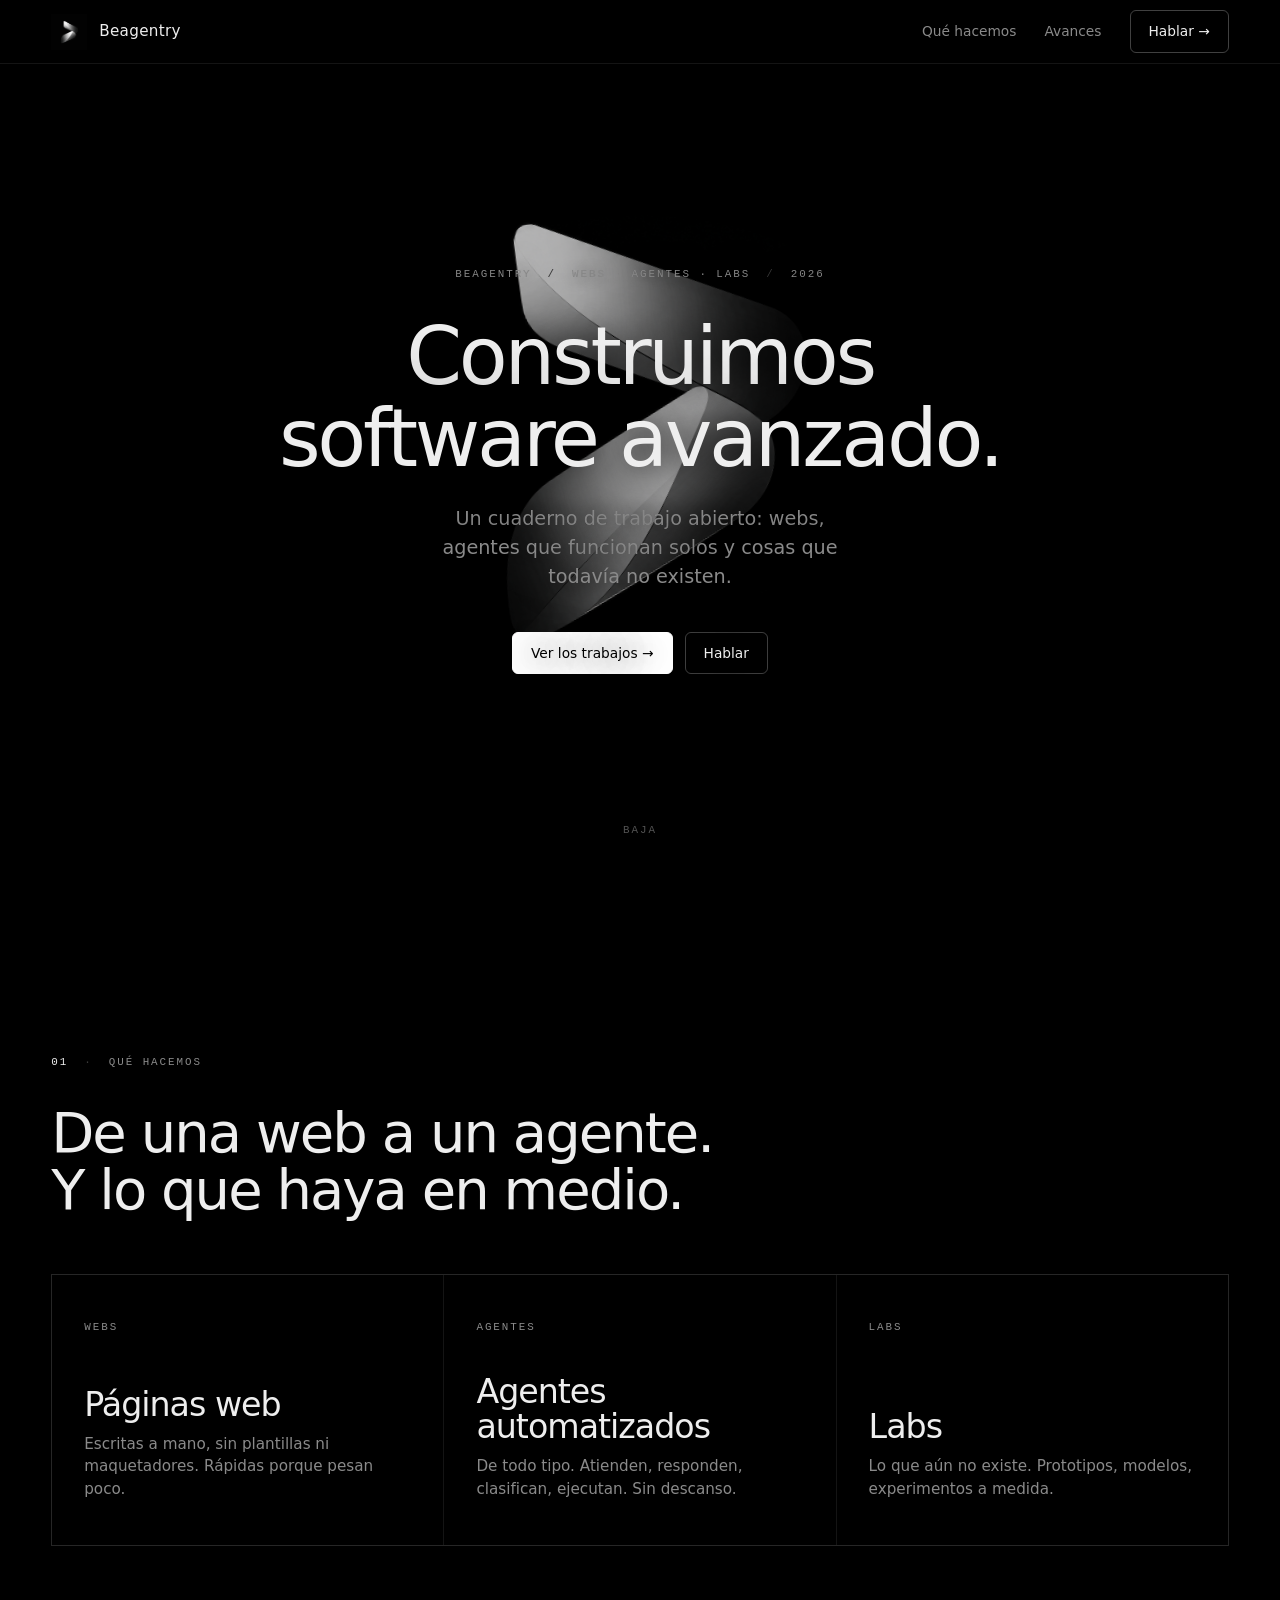
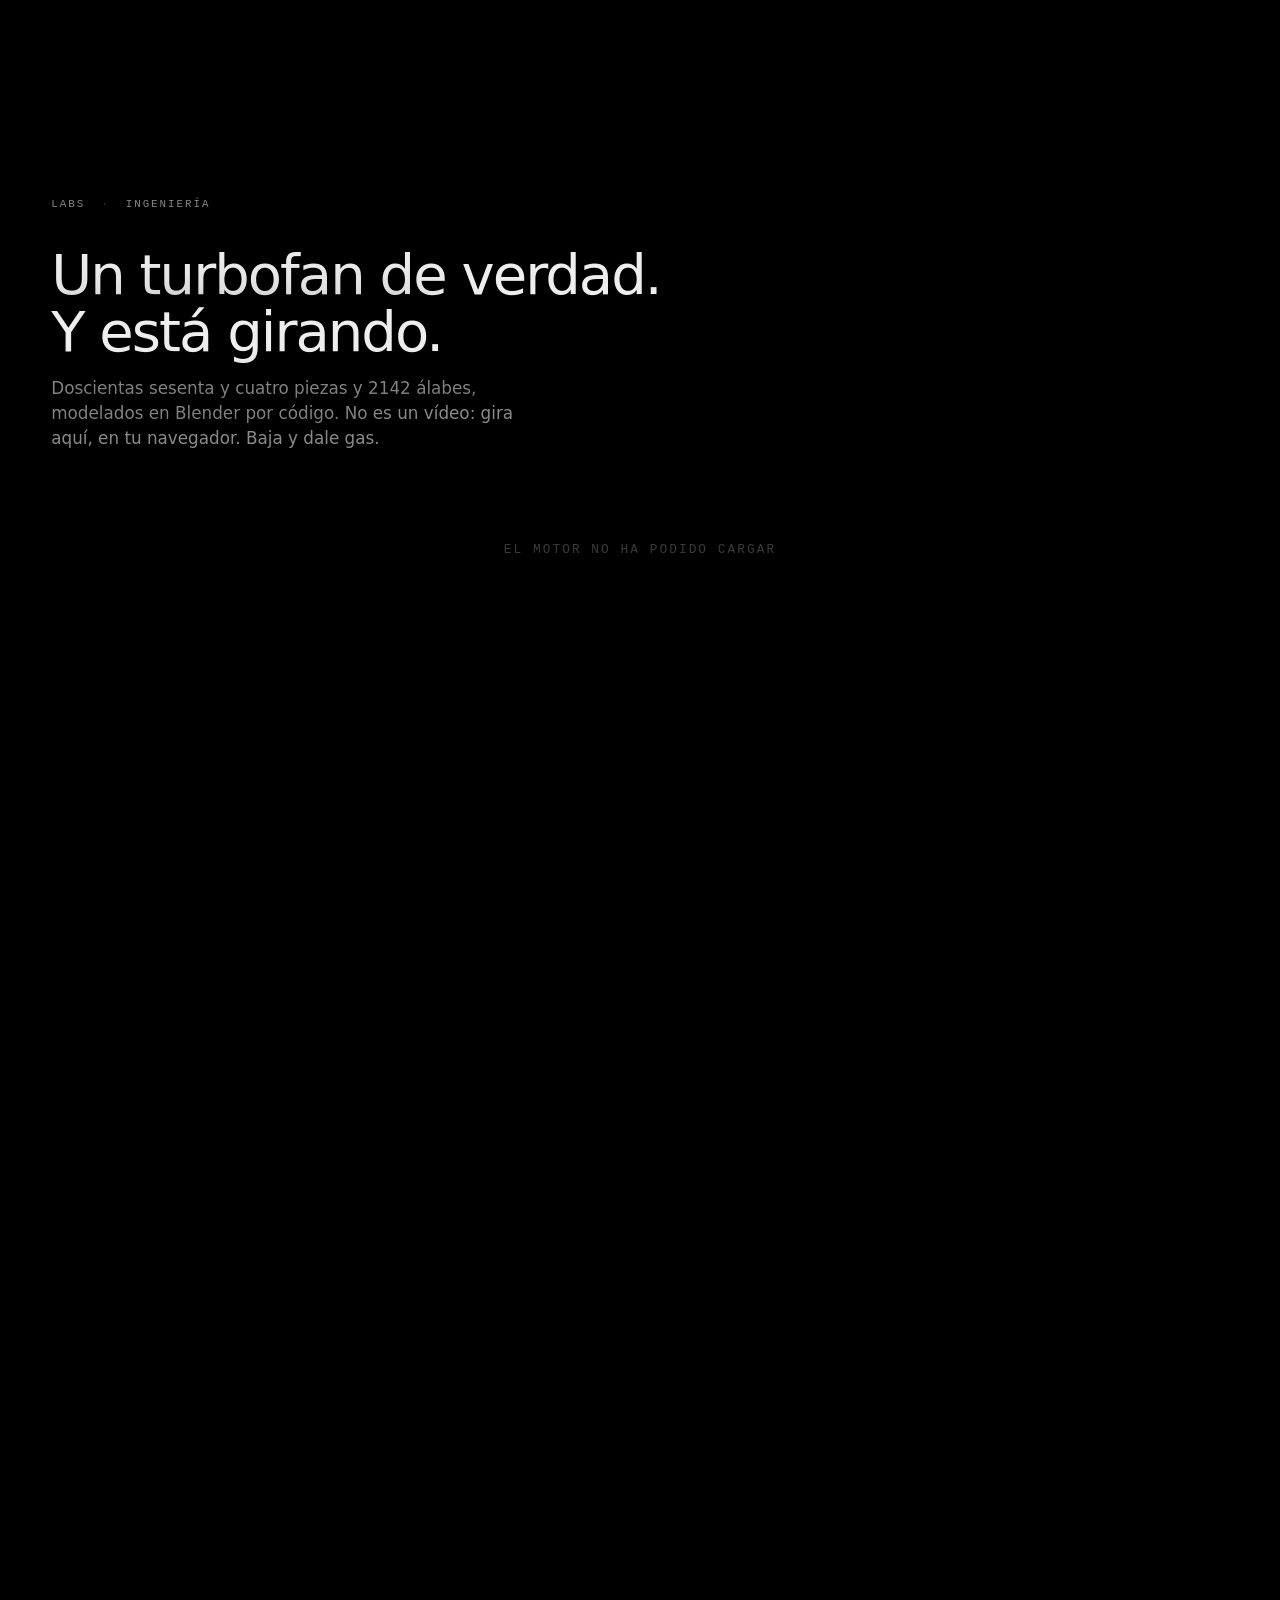
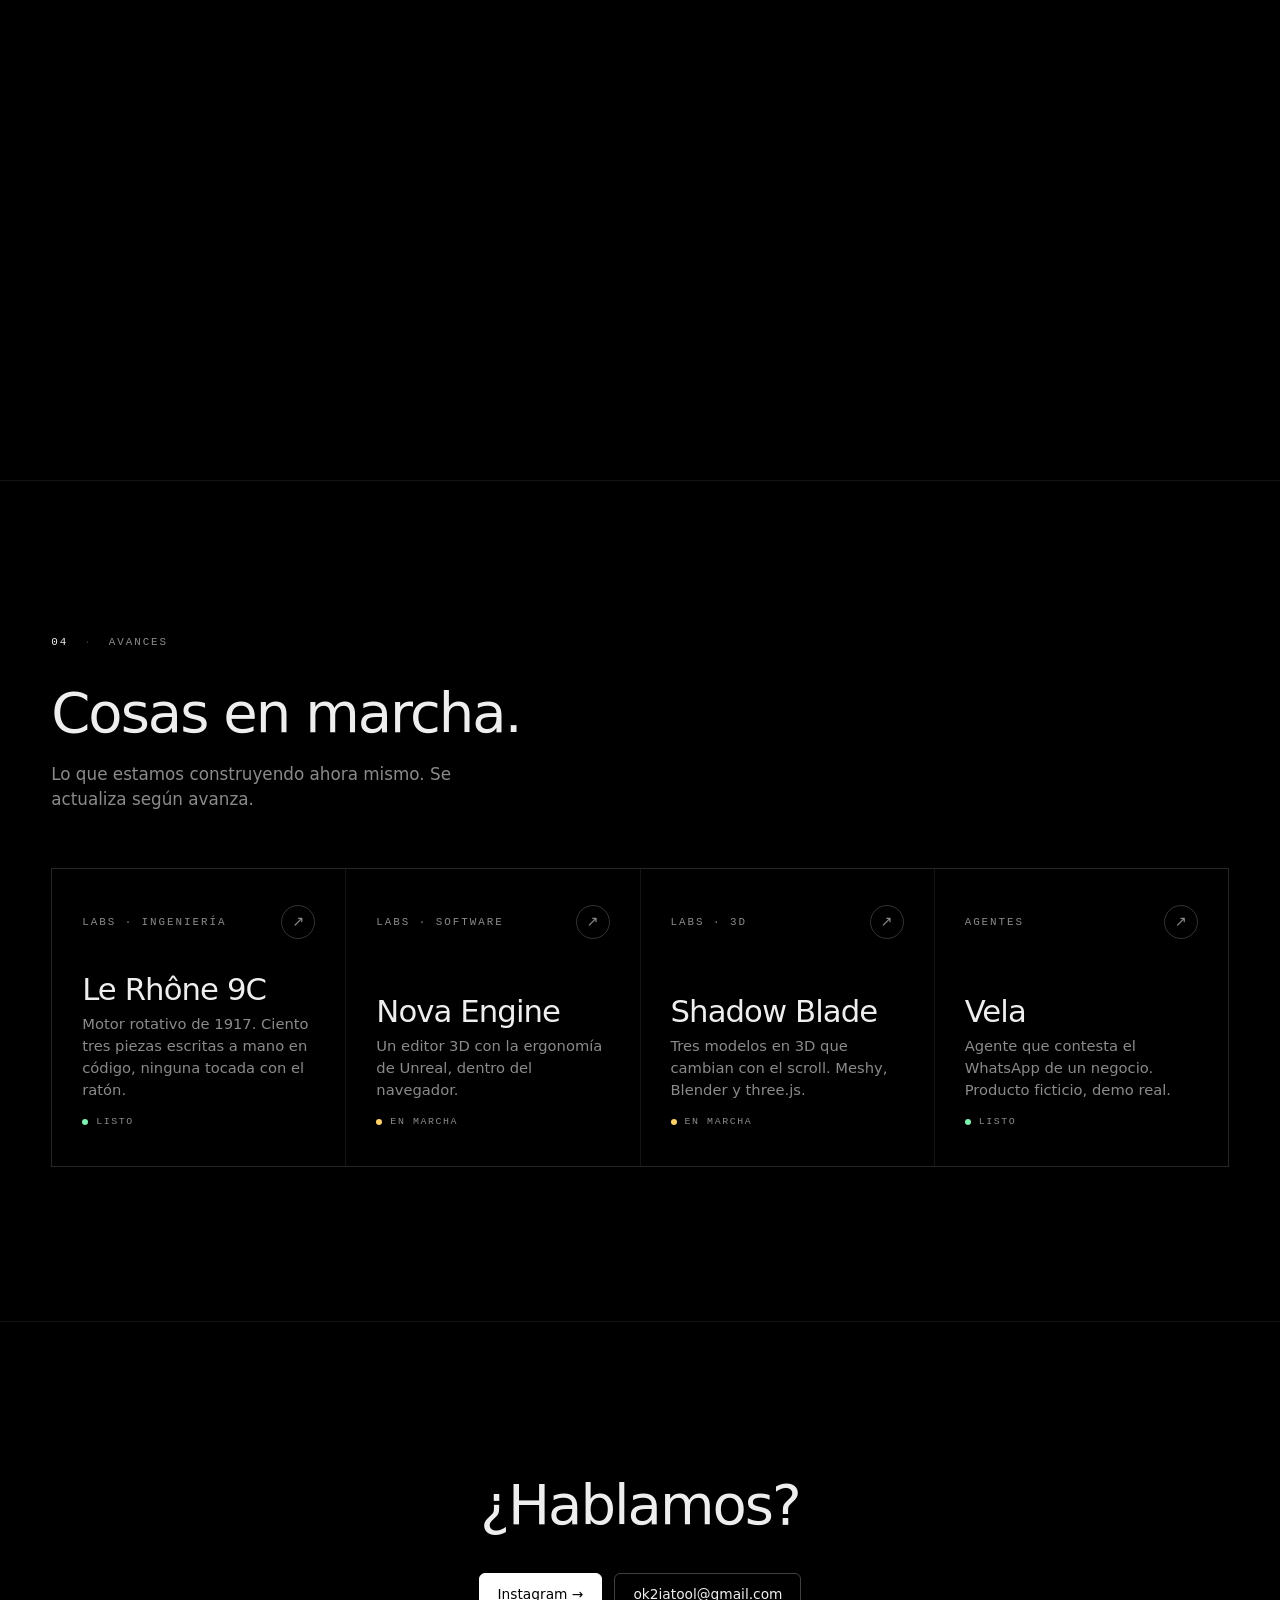
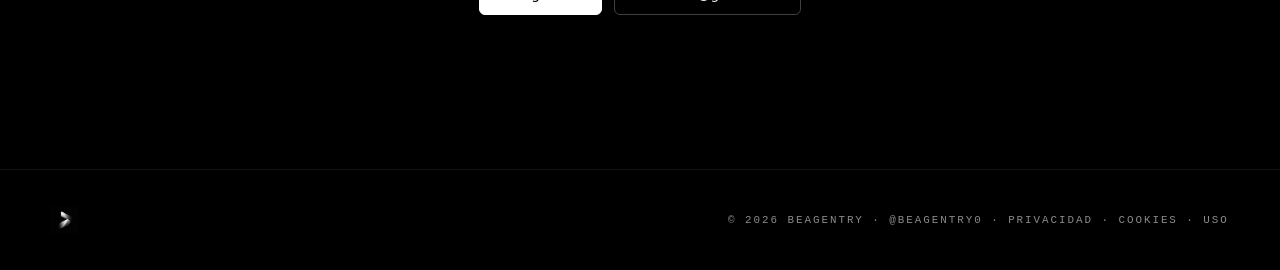
==== commit c95acff5: "Velo del logo fijo a la pantalla: se va el corte en el borde del hero Co-Authored-By: Claude Opus 5 " ====
--- a/docs/index.html
+++ b/docs/index.html
@@ -85,10 +85,12 @@
 
 /* hero */
 .hero{min-height:100svh;display:grid;place-items:center;position:relative;padding:120px 0 80px;overflow:hidden}
-.hero .fondo{position:absolute;inset:0;pointer-events:none}
-.hero .fondo::after{content:"";position:absolute;inset:0;background:radial-gradient(ellipse 55% 55% at 50% 46%,transparent 40%,#000 100%)}
+/* El velo que apaga los bordes del logo va FIJO a la pantalla, no dentro del
+   hero: el logo tambien es fijo y se sigue viendo por debajo, asi que un velo
+   atado al hero se cortaba en seco en su borde inferior y dejaba una linea. */
+.velo{position:fixed;inset:0;z-index:-1;pointer-events:none;background:radial-gradient(ellipse 55% 55% at 50% 46%,transparent 40%,#000 100%)}
 /* El logo va fijo a la pantalla: cae y gira mientras se hace scroll y se apaga a los 3 s */
-.flota{position:fixed;left:50%;top:46%;z-index:-1;width:min(72vw,680px);aspect-ratio:1;transform:translate(-50%,-50%);perspective:1100px;perspective-origin:50% 45%;pointer-events:none;will-change:transform,opacity}
+.flota{position:fixed;left:50%;top:46%;z-index:-2;width:min(72vw,680px);aspect-ratio:1;transform:translate(-50%,-50%);perspective:1100px;perspective-origin:50% 45%;pointer-events:none;will-change:transform,opacity}
 .flota .flotin{width:100%;height:100%;animation:flotar 9s cubic-bezier(.45,0,.55,1) infinite;transform-style:preserve-3d}
 .flota img{width:100%;height:100%;display:block;filter:invert(1);mix-blend-mode:screen;opacity:.85;transform:rotate(-8deg);will-change:transform,opacity;transform-style:preserve-3d}
 @keyframes flotar{0%{transform:translate(0,0) rotateX(4deg) rotateY(-18deg) rotateZ(-3deg)}25%{transform:translate(1.5%,-2.2%) rotateX(-3deg) rotateY(-4deg) rotateZ(2deg)}50%{transform:translate(0,-3.6%) rotateX(-6deg) rotateY(18deg) rotateZ(4deg)}75%{transform:translate(-1.5%,-1.4%) rotateX(3deg) rotateY(4deg) rotateZ(-2deg)}100%{transform:translate(0,0) rotateX(4deg) rotateY(-18deg) rotateZ(-3deg)}}
@@ -164,7 +166,7 @@
 /* Las rejillas dibujan sus lineas con el fondo y el gap de 1px: si se desvanecen,
    la linea de 8% de blanco desaparece en negro. Entran deslizando, sin fundido. */
 .hacemos.ap,.precios.ap,.avances.ap{opacity:1}
-@media(prefers-reduced-motion:reduce){.ap{opacity:1;transform:none;transition:none}.hero .fondo img{animation:none}}
+@media(prefers-reduced-motion:reduce){.ap{opacity:1;transform:none;transition:none}}
 </style>
 </head>
 <body>
@@ -178,9 +180,9 @@
   </div>
 </div></nav>
 
+<div class="velo"></div>
 <div class="flota" id="flota"><div class="flotin"><img id="logo3d" src="logo.png" alt=""></div></div>
 <header class="hero">
-  <div class="fondo"></div>
   <div class="wrap">
     <div class="mono"><span>Beagentry</span><span>Webs · Agentes · Labs</span><span>2026</span></div>
     <h1>Construimos<br>software avanzado.</h1>
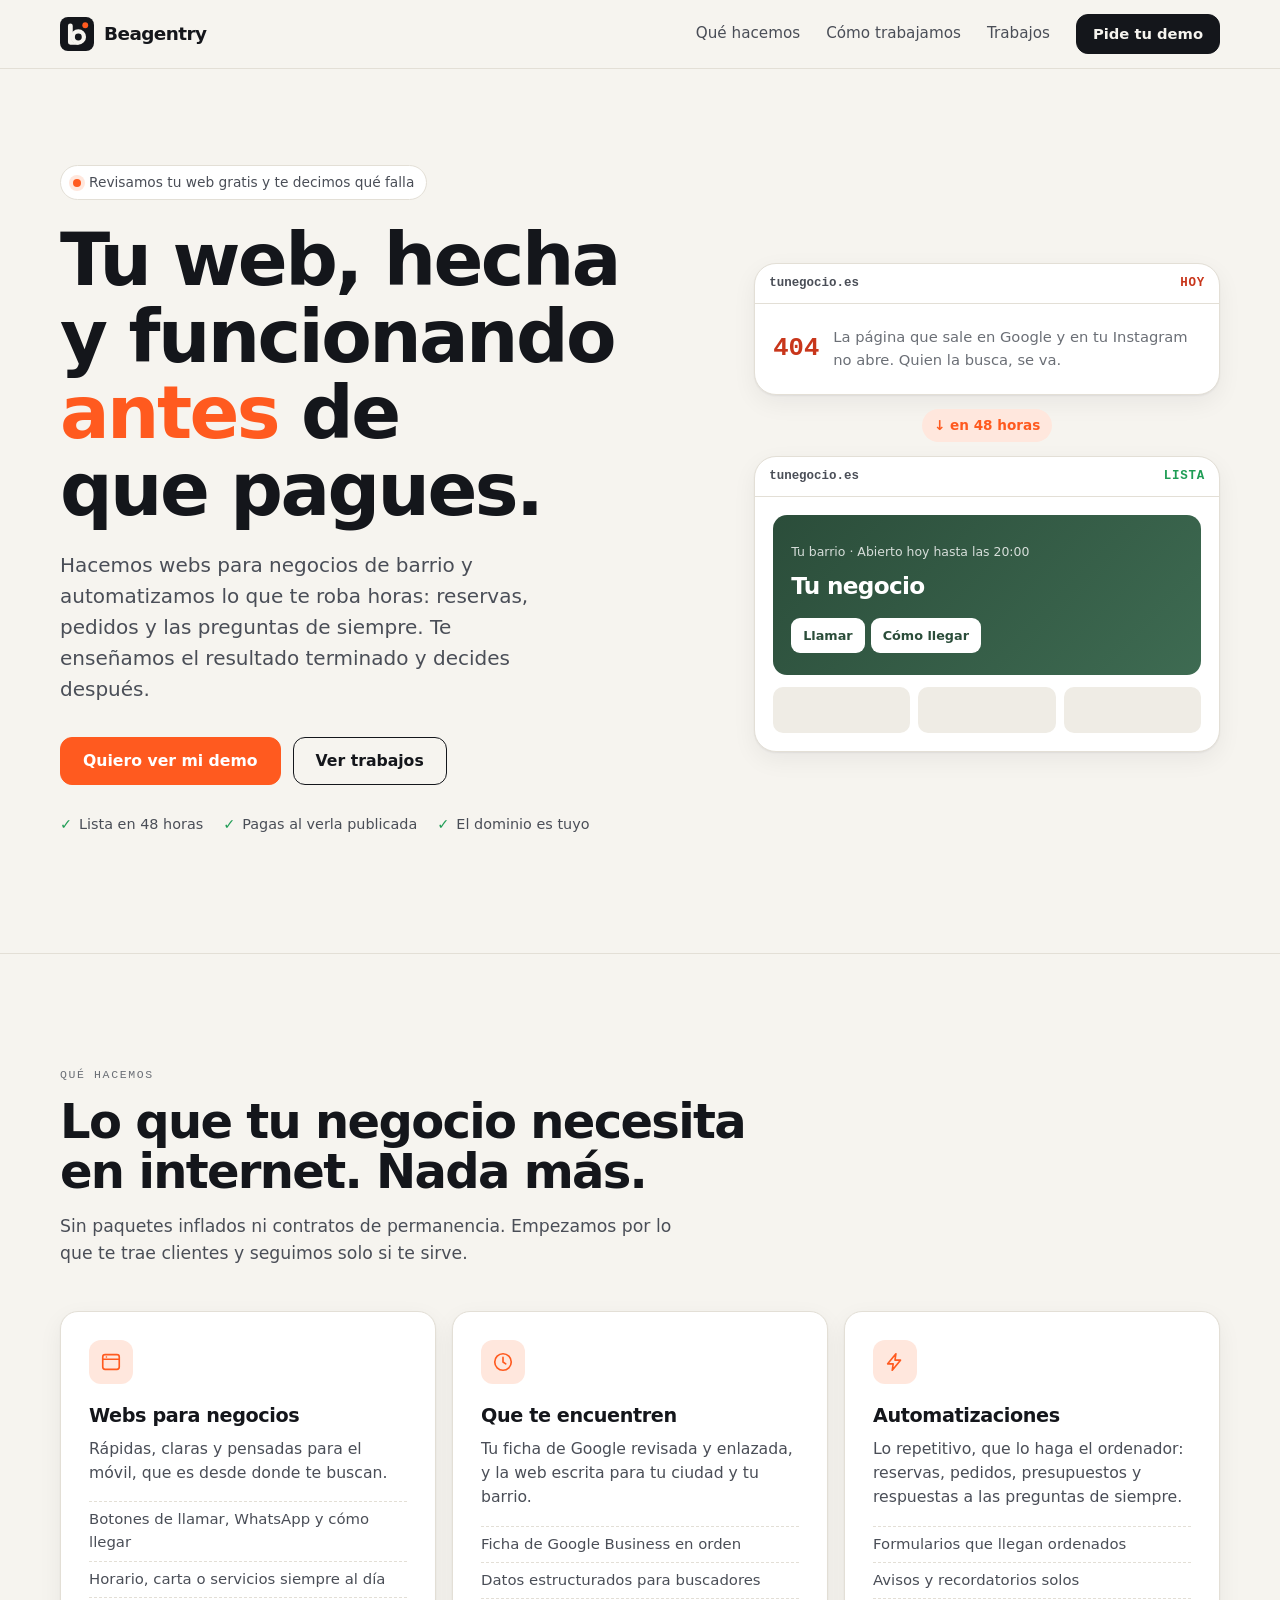
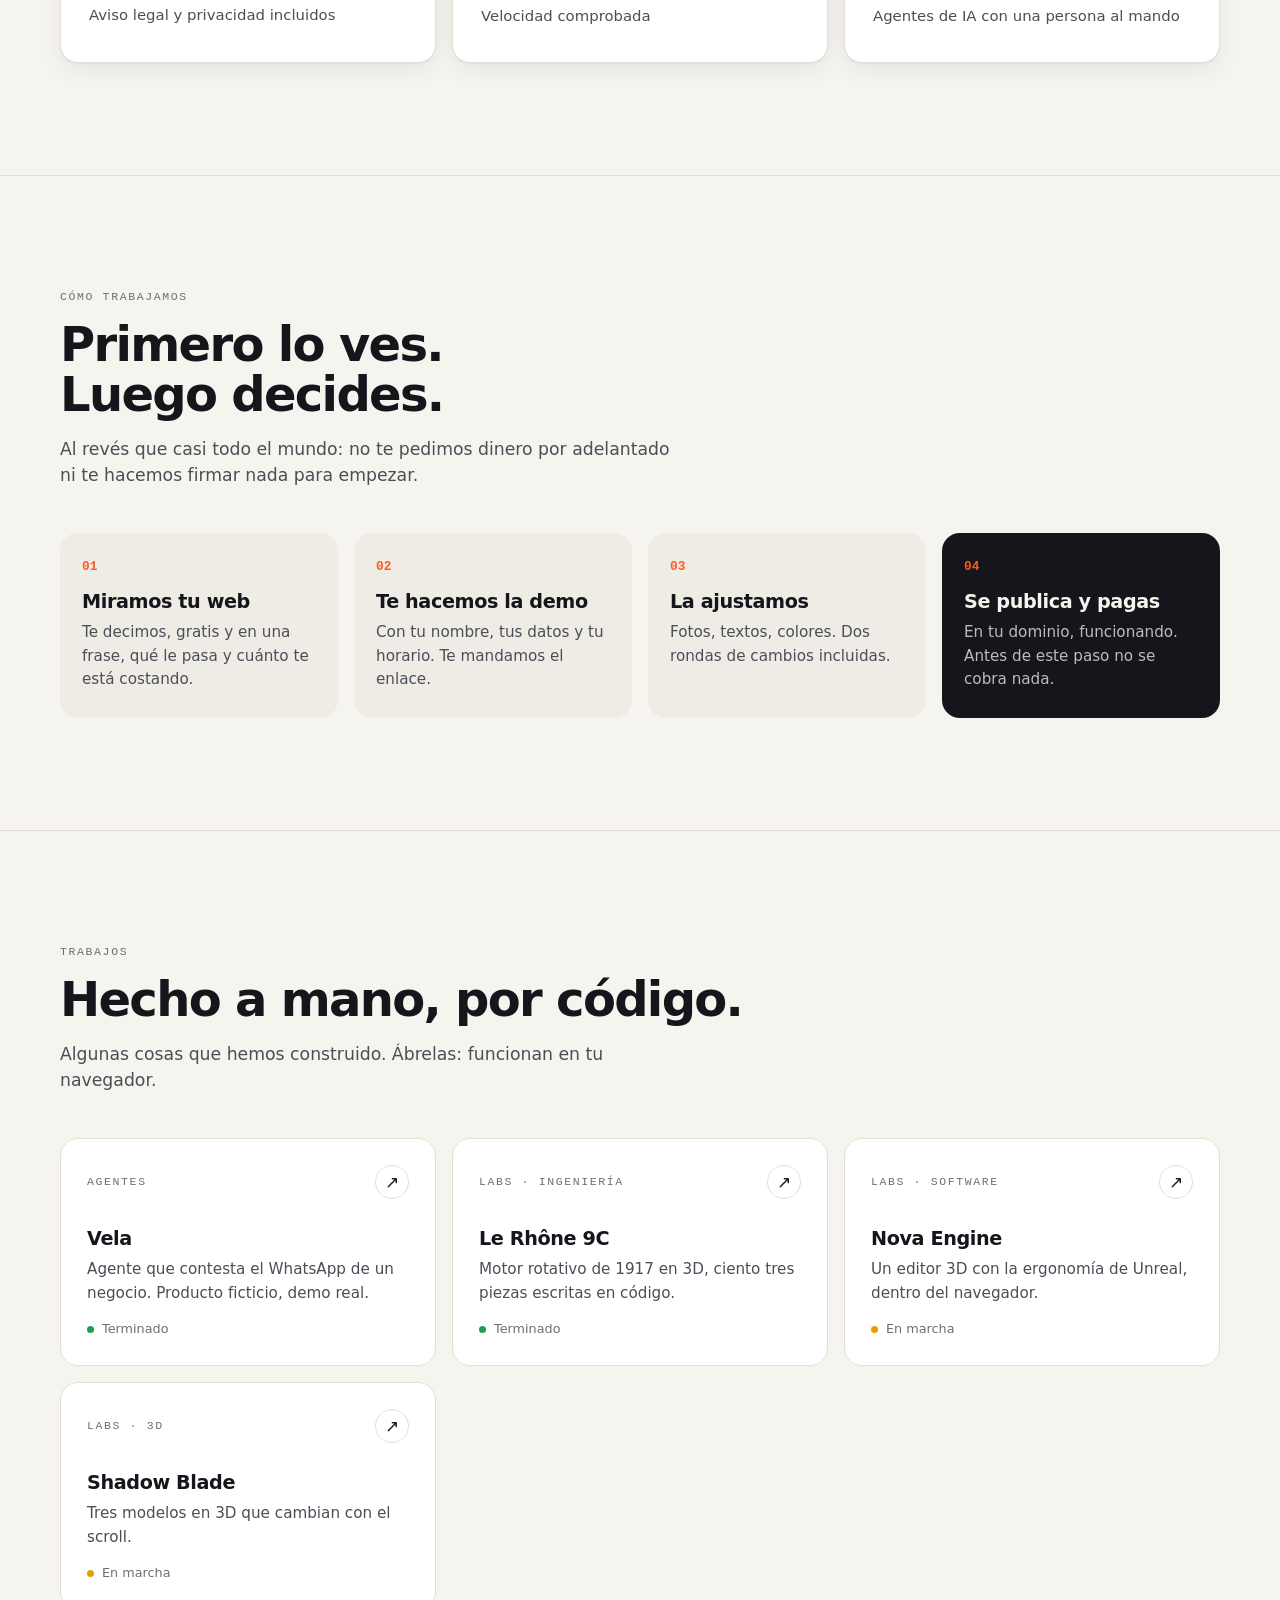
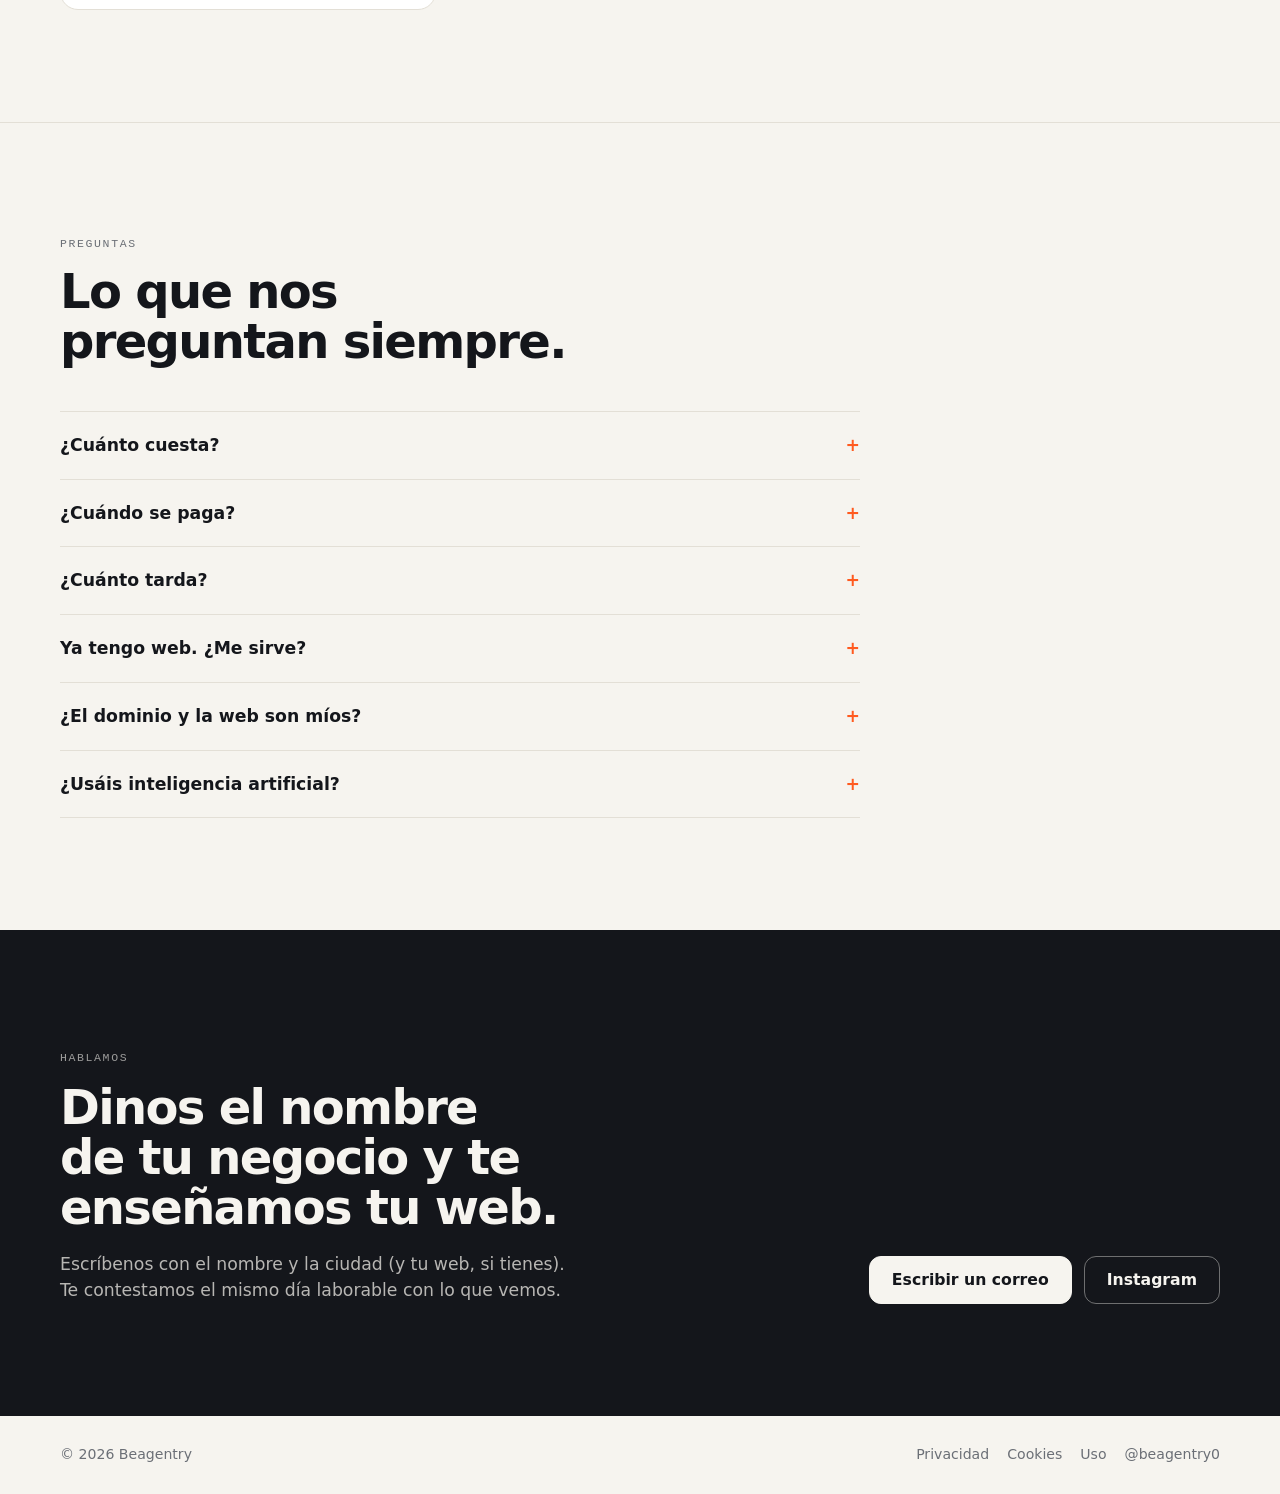
==== commit e5415c41: "Marca nueva y portada comercial (sin precios) Co-Authored-By: Claude Opus 5 <noreply@anthropic.com>" ====
--- a/docs/index.html
+++ b/docs/index.html
@@ -3,31 +3,32 @@
 <head>
 <meta charset="utf-8">
 <meta name="viewport" content="width=device-width, initial-scale=1">
-<title>Software avanzado, agentes y webs · Beagentry</title>
-<meta name="description" content="Cuaderno de trabajo de Beagentry: agentes automatizados, laboratorio de 3D e ingeniería por código, y páginas web construidas a mano.">
+<title>Webs y automatizaciones para negocios · Beagentry</title>
+<meta name="description" content="Hacemos la web de tu negocio y te la enseñamos terminada antes de que pagues nada. Lista en 48 horas. También automatizamos reservas, pedidos y respuestas.">
 <meta name="robots" content="index, follow, max-image-preview:large, max-snippet:-1">
-<link rel="icon" href="logo.png">
+<link rel="icon" href="/favicon.svg" type="image/svg+xml">
+<link rel="icon" href="/marca/favicon-48.png" sizes="48x48" type="image/png">
+<link rel="apple-touch-icon" href="/apple-touch-icon.png">
 <link rel="canonical" href="https://beagentry.com/">
-<!-- Vista previa al compartir el enlace por WhatsApp, Instagram o X -->
 <meta property="og:type" content="website">
 <meta property="og:site_name" content="Beagentry">
-<meta property="og:title" content="Software avanzado, agentes y webs · Beagentry">
+<meta property="og:title" content="Webs y automatizaciones para negocios · Beagentry">
 <meta property="og:locale" content="es_ES">
-<meta property="og:description" content="Cuaderno de trabajo: agentes automatizados, laboratorio de 3D e ingeniería, y webs construidas a mano.">
+<meta property="og:description" content="Ves tu web hecha antes de pagar nada. Lista en 48 horas.">
 <meta property="og:url" content="https://beagentry.com/">
 <meta property="og:image" content="https://beagentry.com/og.png">
 <meta property="og:image:width" content="1200">
 <meta property="og:image:height" content="630">
-<meta property="og:image:alt" content="Beagentry — software avanzado: agentes, labs y webs construidas a mano.">
+<meta property="og:image:alt" content="Beagentry — webs y automatizaciones para negocios. Ves tu web hecha antes de pagar.">
 <meta name="twitter:card" content="summary_large_image">
-<meta name="twitter:title" content="Software avanzado, agentes y webs · Beagentry">
-<meta name="twitter:description" content="Cuaderno de trabajo: agentes automatizados, laboratorio de 3D e ingeniería, y webs construidas a mano.">
+<meta name="twitter:title" content="Webs y automatizaciones para negocios · Beagentry">
+<meta name="twitter:description" content="Ves tu web hecha antes de pagar nada. Lista en 48 horas.">
 <meta name="twitter:image" content="https://beagentry.com/og.png">
-<meta name="theme-color" content="#000000">
-<!-- Datos estructurados. Aqui habia un ProfessionalService con los tres
-     escalones como Offer; se quito al pasar la web a portfolio: anunciar
-     tarifa publica es ejercer una actividad, y esa parte esta en pausa.
-     Cuando vuelvan los precios, vuelve ese bloque (esta en el historial). -->
+<meta name="theme-color" content="#F6F4EF" media="(prefers-color-scheme: light)">
+<meta name="theme-color" content="#14161B" media="(prefers-color-scheme: dark)">
+<!-- Sin precios ni Offer A PROPOSITO: ver beagentry/README.md, punto Legal.
+     Anunciar tarifa obliga a publicar titular, NIF y domicilio. El precio se
+     da por escrito a cada negocio, en su presupuesto. -->
 <script type="application/ld+json">
 {
   "@context": "https://schema.org",
@@ -47,344 +48,301 @@
       "url": "https://beagentry.com/",
       "name": "Beagentry",
       "inLanguage": "es",
-      "description": "Cuaderno de trabajo: agentes automatizados, laboratorio de 3D e ingenieria por codigo, y paginas web construidas a mano.",
+      "description": "Webs y automatizaciones para negocios locales. La web se enseña hecha antes de cobrar.",
       "publisher": { "@id": "https://beagentry.com/#autor" }
+    },
+    {
+      "@type": "FAQPage",
+      "@id": "https://beagentry.com/#preguntas",
+      "mainEntity": [
+        { "@type": "Question", "name": "¿Cuándo se paga?", "acceptedAnswer": { "@type": "Answer", "text": "Cuando la web está publicada en tu dominio y la has visto funcionando. Antes, nada." } },
+        { "@type": "Question", "name": "¿Cuánto tarda?", "acceptedAnswer": { "@type": "Answer", "text": "48 horas laborables desde que nos das el visto bueno a los textos y las fotos." } },
+        { "@type": "Question", "name": "¿El dominio es mío?", "acceptedAnswer": { "@type": "Answer", "text": "Sí. El dominio va a tu nombre y la web es tuya: si un día te vas, te la llevas." } }
+      ]
     }
   ]
 }
 </script>
-
-<!-- Tipografias servidas desde este dominio: ningun visitante pasa por
-     fonts.googleapis.com. Ver /fuentes/fuentes.css -->
 <link rel="stylesheet" href="/fuentes/fuentes.css">
 <style>
-:root{--bg:#000;--tinta:#eee;--suave:#8a8a8a;--muy:#3a3a3a;--linea:rgba(255,255,255,.08);--ac:#fff}
+:root{
+  --papel:#F6F4EF;--papel-2:#EFECE5;--tinta:#14161B;--tinta-2:#4A4E57;--gris:#6B6F76;--linea:#E3DFD6;
+  --senal:#FF5A1F;--senal-suave:#FFE7DD;--bien:#1F9D55;--mal:#C8361B;--tarjeta:#FFFFFF;--sombra:0 1px 2px rgba(20,22,27,.06),0 8px 24px rgba(20,22,27,.06);
+}
+@media (prefers-color-scheme: dark){
+  :root:not([data-theme="light"]){--papel:#111318;--papel-2:#181B21;--tinta:#F1EFEA;--tinta-2:#C3C1BB;--gris:#8E9097;--linea:#262A31;--senal:#FF6A33;--senal-suave:#3A2118;--tarjeta:#171A20;--sombra:0 1px 2px rgba(0,0,0,.3),0 8px 24px rgba(0,0,0,.25)}
+}
+:root[data-theme="dark"]{--papel:#111318;--papel-2:#181B21;--tinta:#F1EFEA;--tinta-2:#C3C1BB;--gris:#8E9097;--linea:#262A31;--senal:#FF6A33;--senal-suave:#3A2118;--tarjeta:#171A20;--sombra:0 1px 2px rgba(0,0,0,.3),0 8px 24px rgba(0,0,0,.25)}
 *{box-sizing:border-box}
 html{scroll-behavior:smooth}
-body{margin:0;background:var(--bg);color:var(--tinta);font-family:Inter,system-ui,-apple-system,"Segoe UI",Helvetica,Arial,sans-serif;font-weight:300;line-height:1.5;-webkit-font-smoothing:antialiased;overflow-x:hidden}
-a{color:inherit;text-decoration:none}
-.mono{font-family:"JetBrains Mono",ui-monospace,Consolas,monospace;font-size:.68rem;letter-spacing:.18em;text-transform:uppercase;color:var(--suave)}
-.wrap{width:min(1180px,92vw);margin:0 auto}
-h1,h2{font-weight:300;line-height:1.02;margin:0}
-h1{font-size:clamp(2.6rem,7vw,5rem);letter-spacing:-.04em}
-h2{font-size:clamp(2rem,4.6vw,3.5rem);letter-spacing:-.035em}
+body{margin:0;background:var(--papel);color:var(--tinta);font-family:Inter,system-ui,-apple-system,"Segoe UI",Helvetica,Arial,sans-serif;font-size:17px;line-height:1.55;-webkit-font-smoothing:antialiased;overflow-x:hidden}
+a{color:inherit}
 p{margin:0}
+.wrap{width:min(1160px,100% - 32px);margin:0 auto}
+.mono{font-family:"JetBrains Mono",ui-monospace,Consolas,monospace;font-size:.72rem;letter-spacing:.14em;text-transform:uppercase;color:var(--gris)}
+h1,h2,h3{margin:0;font-weight:750;letter-spacing:-.035em;line-height:1.04;text-wrap:balance}
+h1{font-size:clamp(2.5rem,6.4vw,4.6rem)}
+h2{font-size:clamp(1.9rem,4vw,3rem)}
+h3{font-size:1.2rem;letter-spacing:-.02em;line-height:1.2}
+.marca svg{display:block}
+
+/* botones */
+.btn{display:inline-flex;align-items:center;justify-content:center;gap:8px;min-height:48px;padding:0 22px;border-radius:12px;font-weight:600;font-size:.98rem;text-decoration:none;border:1.5px solid var(--tinta);transition:transform .15s,background .15s,color .15s}
+.btn:hover{transform:translateY(-1px)}
+.btn.lleno{background:var(--tinta);color:var(--papel)}
+.btn.senal{background:var(--senal);border-color:var(--senal);color:#fff}
+.btn.hueco{background:transparent;color:var(--tinta)}
 
 /* nav */
-nav{position:fixed;top:0;left:0;right:0;z-index:50;height:64px;background:rgba(0,0,0,.55);backdrop-filter:blur(14px);border-bottom:1px solid var(--linea)}
-nav .wrap{height:100%;display:flex;align-items:center;justify-content:space-between;gap:24px}
-.logo{display:flex;align-items:center;gap:12px;font-weight:400;letter-spacing:.02em;font-size:.95rem}
-.logo img{width:36px;height:36px;filter:invert(1);mix-blend-mode:screen;display:block}
-.links{display:flex;gap:28px;align-items:center;font-size:.86rem;color:var(--suave)}
+nav{position:sticky;top:0;z-index:20;background:color-mix(in srgb,var(--papel) 86%,transparent);backdrop-filter:blur(12px);border-bottom:1px solid var(--linea)}
+nav .wrap{display:flex;align-items:center;justify-content:space-between;height:68px;gap:16px}
+.marca{display:flex;align-items:center;gap:10px;text-decoration:none;font-weight:750;font-size:1.15rem;letter-spacing:-.03em}
+.links{display:flex;align-items:center;gap:26px;font-size:.95rem;color:var(--tinta-2)}
+.links a{text-decoration:none}
 .links a:hover{color:var(--tinta)}
-.btn{display:inline-flex;align-items:center;gap:8px;padding:10px 18px;border:1px solid rgba(255,255,255,.25);border-radius:6px;font-size:.86rem;color:var(--tinta);font-weight:400;transition:background .2s,border-color .2s}
-.btn:hover{background:#fff;color:#000;border-color:#fff}
-.btn.solido{background:#fff;color:#000;border-color:#fff}
-.btn.solido:hover{background:#e6e6e6}
-@media(max-width:700px){.links a:not(.btn){display:none}}
+.links .btn{min-height:40px;padding:0 16px;font-size:.92rem;color:var(--papel)}
+@media(max-width:760px){.links a:not(.btn){display:none}}
 
 /* hero */
-.hero{min-height:100svh;display:grid;place-items:center;position:relative;padding:120px 0 80px;overflow:hidden}
-/* El velo que apaga los bordes del logo va FIJO a la pantalla, no dentro del
-   hero: el logo tambien es fijo y se sigue viendo por debajo, asi que un velo
-   atado al hero se cortaba en seco en su borde inferior y dejaba una linea. */
-.velo{position:fixed;inset:0;z-index:-1;pointer-events:none;background:radial-gradient(ellipse 55% 55% at 50% 46%,transparent 40%,#000 100%)}
-/* El logo va fijo a la pantalla: cae y gira mientras se hace scroll y se apaga a los 3 s */
-.flota{position:fixed;left:50%;top:46%;z-index:-2;width:min(72vw,680px);aspect-ratio:1;transform:translate(-50%,-50%);perspective:1100px;perspective-origin:50% 45%;pointer-events:none;will-change:transform,opacity}
-.flota .flotin{width:100%;height:100%;animation:flotar 9s cubic-bezier(.45,0,.55,1) infinite;transform-style:preserve-3d}
-.flota img{width:100%;height:100%;display:block;filter:invert(1);mix-blend-mode:screen;opacity:.85;transform:rotate(-8deg);will-change:transform,opacity;transform-style:preserve-3d}
-@keyframes flotar{0%{transform:translate(0,0) rotateX(4deg) rotateY(-18deg) rotateZ(-3deg)}25%{transform:translate(1.5%,-2.2%) rotateX(-3deg) rotateY(-4deg) rotateZ(2deg)}50%{transform:translate(0,-3.6%) rotateX(-6deg) rotateY(18deg) rotateZ(4deg)}75%{transform:translate(-1.5%,-1.4%) rotateX(3deg) rotateY(4deg) rotateZ(-2deg)}100%{transform:translate(0,0) rotateX(4deg) rotateY(-18deg) rotateZ(-3deg)}}
-.hero .wrap{position:relative;text-align:center;text-shadow:0 0 30px rgba(0,0,0,.9),0 0 80px rgba(0,0,0,.8)}
-.hero .mono,.hero p{text-shadow:0 0 20px #000,0 0 40px #000}
-.hero .mono{display:flex;gap:16px;justify-content:center;margin-bottom:34px}
-.hero .mono span+span::before{content:"/";margin-right:16px;color:var(--muy)}
-.hero p{font-size:clamp(1rem,1.6vw,1.2rem);color:var(--suave);max-width:36ch;margin:26px auto 40px}
-.hero .acciones{display:flex;gap:12px;justify-content:center;flex-wrap:wrap}
-.baja{position:absolute;bottom:28px;left:0;right:0;text-align:center;opacity:.6}
+.hero{padding:clamp(48px,8vw,96px) 0 clamp(56px,8vw,104px)}
+.hero .wrap{display:grid;grid-template-columns:1.15fr .85fr;gap:clamp(32px,5vw,72px);align-items:center}
+.chip{display:inline-flex;align-items:center;gap:8px;padding:6px 12px;border:1px solid var(--linea);border-radius:999px;background:var(--tarjeta);font-size:.86rem;color:var(--tinta-2);margin-bottom:22px}
+.chip i{width:8px;height:8px;border-radius:50%;background:var(--senal);box-shadow:0 0 0 4px var(--senal-suave)}
+.hero h1 em{font-style:normal;color:var(--senal)}
+.hero .bajada{font-size:clamp(1.05rem,1.6vw,1.25rem);color:var(--tinta-2);max-width:40ch;margin:22px 0 32px}
+.acciones{display:flex;flex-wrap:wrap;gap:12px}
+.garantias{display:flex;flex-wrap:wrap;gap:8px 20px;margin-top:28px;font-size:.9rem;color:var(--tinta-2);padding:0;list-style:none}
+.garantias li::before{content:"✓";color:var(--bien);font-weight:700;margin-right:7px}
+@media(max-width:880px){.hero .wrap{grid-template-columns:1fr}}
+
+/* antes / despues */
+.comparar{position:relative;display:grid;gap:14px}
+.movil{background:var(--tarjeta);border:1px solid var(--linea);border-radius:22px;box-shadow:var(--sombra);overflow:hidden}
+.movil .barra{display:flex;align-items:center;gap:8px;padding:10px 14px;border-bottom:1px solid var(--linea);font-size:.78rem;color:var(--gris);font-family:"JetBrains Mono",monospace}
+.movil .barra b{font-weight:600;color:var(--tinta-2)}
+.movil .barra .estado{margin-left:auto;font-weight:700;letter-spacing:.06em}
+.antes .estado{color:var(--mal)}
+.despues .estado{color:var(--bien)}
+.antes .cuerpo{padding:22px 18px;display:flex;gap:14px;align-items:center;color:var(--gris);font-size:.92rem}
+.antes .cuerpo .err{font:700 1.6rem/1 "JetBrains Mono",monospace;color:var(--mal)}
+.despues .cuerpo{padding:18px}
+.despues .portada{border-radius:14px;padding:22px 18px;background:linear-gradient(135deg,#2B4D3A,#3E6B52);color:#fff}
+.despues .portada small{opacity:.8;font-size:.78rem}
+.despues .portada strong{display:block;font-size:1.45rem;letter-spacing:-.03em;margin:4px 0 14px}
+.despues .portada span{display:inline-block;background:#fff;color:#2B4D3A;font-weight:700;font-size:.8rem;padding:8px 12px;border-radius:9px;margin-right:6px}
+.despues .filas{display:grid;grid-template-columns:repeat(3,1fr);gap:8px;margin-top:12px}
+.despues .filas div{height:46px;border-radius:10px;background:var(--papel-2)}
+.flecha48{justify-self:center;font-size:.85rem;font-weight:600;color:var(--senal);background:var(--senal-suave);padding:6px 12px;border-radius:999px}
 
 /* secciones */
-section{padding:clamp(80px,12vw,160px) 0;border-top:1px solid var(--linea)}
-#hacemos{border-top:0}
-.cab{display:flex;gap:16px;align-items:baseline;margin-bottom:34px}
-.cab .n{color:var(--tinta)}
-.cab .mono+.mono::before{content:"·";margin-right:16px;color:var(--muy)}
-.sub{color:var(--suave);font-size:1.05rem;max-width:44ch;margin-top:20px}
-
-/* hacemos */
-.hacemos{display:grid;grid-template-columns:repeat(3,1fr);gap:1px;background:var(--linea);border:1px solid var(--linea);margin-top:56px}
-.hace{background:var(--bg);padding:44px 32px;min-height:260px;display:flex;flex-direction:column;justify-content:space-between;transition:background .3s}
-.hace:hover{background:#0a0a0a}
-.hace b{font-weight:300;font-size:clamp(1.6rem,2.6vw,2.2rem);letter-spacing:-.03em;display:block;margin:40px 0 10px;line-height:1.05}
-.hace p{color:var(--suave);font-size:.95rem}
-@media(max-width:760px){.hacemos{grid-template-columns:1fr}.hace{min-height:0}.hace b{margin-top:22px}}
-
-
-/* avances (galeria) */
-.avances{display:grid;grid-template-columns:repeat(auto-fill,minmax(280px,1fr));gap:1px;background:var(--linea);border:1px solid var(--linea);margin-top:56px}
-.avance{background:var(--bg);padding:36px 30px;min-height:240px;display:flex;flex-direction:column;justify-content:space-between;transition:background .3s;position:relative}
-.avance:hover{background:#0a0a0a}
-.avance .arriba{display:flex;justify-content:space-between;align-items:center}
-.avance .flecha{width:34px;height:34px;border:1px solid rgba(255,255,255,.2);border-radius:50%;display:grid;place-items:center;font-size:.9rem;color:var(--suave);transition:background .3s,color .3s,border-color .3s,transform .3s}
-.avance:hover .flecha{background:#fff;color:#000;border-color:#fff;transform:translate(2px,-2px)}
-.avance b{font-weight:300;font-size:clamp(1.5rem,2.4vw,2rem);letter-spacing:-.03em;display:block;margin:34px 0 8px;line-height:1.05}
-.avance p{color:var(--suave);font-size:.92rem}
-.avance .estado{font-size:.62rem;letter-spacing:.16em;text-transform:uppercase;font-family:"JetBrains Mono",monospace;color:var(--suave)}
-.avance .estado::before{content:"";display:inline-block;width:6px;height:6px;border-radius:50%;background:#7ef0b0;margin-right:8px;vertical-align:middle}
-.avance.wip .estado::before{background:#ffd166}
+section{padding:clamp(64px,9vw,112px) 0;border-top:1px solid var(--linea)}
+.cab{max-width:720px;margin-bottom:44px}
+.cab .mono{display:block;margin-bottom:14px}
+.cab p{margin-top:16px;color:var(--tinta-2);font-size:1.08rem;max-width:56ch}
+.rejilla{display:grid;grid-template-columns:repeat(3,1fr);gap:16px}
+.tarjeta{background:var(--tarjeta);border:1px solid var(--linea);border-radius:18px;padding:28px;box-shadow:var(--sombra)}
+.tarjeta .ico{width:44px;height:44px;border-radius:12px;background:var(--senal-suave);color:var(--senal);display:grid;place-items:center;margin-bottom:20px}
+.tarjeta p{color:var(--tinta-2);margin-top:10px;font-size:.98rem}
+.tarjeta ul{margin:16px 0 0;padding:0;list-style:none;font-size:.93rem;color:var(--tinta-2)}
+.tarjeta li{padding:6px 0;border-top:1px dashed var(--linea)}
+@media(max-width:880px){.rejilla{grid-template-columns:1fr}}
+
+.pasos{counter-reset:paso;display:grid;grid-template-columns:repeat(4,1fr);gap:16px;padding:0;list-style:none;margin:0}
+.pasos li{counter-increment:paso;position:relative;padding:26px 22px;border-radius:18px;background:var(--papel-2)}
+.pasos li::before{content:counter(paso,decimal-leading-zero);font:600 .8rem "JetBrains Mono",monospace;color:var(--senal);display:block;margin-bottom:16px}
+.pasos p{color:var(--tinta-2);font-size:.95rem;margin-top:8px}
+.pasos li.pago{background:var(--tinta);color:var(--papel)}
+.pasos li.pago p{color:color-mix(in srgb,var(--papel) 75%,transparent)}
+@media(max-width:880px){.pasos{grid-template-columns:1fr 1fr}}
+@media(max-width:520px){.pasos{grid-template-columns:1fr}}
+
+/* trabajos */
+.trabajos{display:grid;grid-template-columns:repeat(auto-fill,minmax(min(100%,300px),1fr));gap:16px}
+.trabajo{display:flex;flex-direction:column;justify-content:space-between;gap:28px;min-height:220px;text-decoration:none;background:var(--tarjeta);border:1px solid var(--linea);border-radius:18px;padding:26px;transition:border-color .2s,transform .2s}
+.trabajo:hover{border-color:var(--tinta);transform:translateY(-2px)}
+.trabajo .arriba{display:flex;justify-content:space-between;align-items:center}
+.trabajo .ir{width:34px;height:34px;border-radius:50%;border:1px solid var(--linea);display:grid;place-items:center}
+.trabajo p{color:var(--tinta-2);font-size:.95rem;margin-top:8px}
+.trabajo .estado{font-size:.8rem;color:var(--gris);margin-top:14px}
+.trabajo .estado::before{content:"";display:inline-block;width:7px;height:7px;border-radius:50%;background:var(--bien);margin-right:8px}
+.trabajo.wip .estado::before{background:#E0A100}
+
+/* preguntas */
+.preguntas{max-width:800px}
+details{border-top:1px solid var(--linea);padding:20px 0}
+details:last-child{border-bottom:1px solid var(--linea)}
+summary{cursor:pointer;font-weight:650;font-size:1.08rem;list-style:none;display:flex;justify-content:space-between;gap:16px}
+summary::after{content:"+";color:var(--senal);font-weight:700}
+details[open] summary::after{content:"–"}
+details p{color:var(--tinta-2);margin-top:12px;max-width:64ch}
 
 /* cierre */
-.cierre{text-align:center}
-.cierre .acciones{display:flex;gap:12px;justify-content:center;margin-top:40px;flex-wrap:wrap}
-
-footer{border-top:1px solid var(--linea);padding:36px 0}
-footer .wrap{display:flex;justify-content:space-between;align-items:center;gap:16px;flex-wrap:wrap}
-footer .logo img{width:28px;height:28px}
-footer .mono a:hover{color:var(--tinta)}
-
-/* aparecer */
-/* Banda del turbofan: una pista alta con el lienzo pegado dentro. Lo que
-   recorre el scroll DENTRO de la pista es el mando del motor (fotograma 1 a
-   900). Fuera de vista el bucle se para, no gasta GPU. */
-#motor{padding:0;border-top:0}
-.pista{position:relative;height:220vh}   /* 420vh era el doble de scroll para el mismo estiron */
-.pegado{position:sticky;top:0;height:100vh;overflow:hidden}
-#glMotor{position:absolute;inset:0;width:100%;height:100%;display:block;pointer-events:none}
-.capa{position:absolute;left:50%;transform:translateX(-50%);top:96px;pointer-events:none}
-.capa h2{margin-top:10px;text-shadow:0 0 30px #000,0 0 70px #000}
-.capa .sub{margin-top:16px;text-shadow:0 0 20px #000,0 0 40px #000}
-.lectura{position:absolute;left:50%;transform:translateX(-50%);bottom:52px;width:min(1180px,92vw);
-  display:flex;gap:28px;flex-wrap:wrap;align-items:baseline;color:var(--suave);font-size:.8rem;pointer-events:none;
-  text-shadow:0 0 18px #000,0 0 36px #000}
-.lectura[hidden]{display:none}   /* .lectura es flex: sin esto el atributo hidden no puede con el */
-.lectura b{color:var(--tinta);font-weight:400}
-.lectura .fase{color:var(--tinta)}
-.cargaMotor{position:absolute;left:50%;top:50%;transform:translate(-50%,-50%);color:var(--muy);font-size:.8rem;
-  letter-spacing:.16em;text-transform:uppercase}
-@media(max-width:760px){.pista{height:180vh}.capa{top:80px}.lectura{gap:16px;font-size:.72rem}}
-.ap{opacity:0;transform:translateY(18px);transition:opacity .9s ease,transform .9s ease}
+.cierre{background:var(--tinta);color:var(--papel);border-top:0}
+.cierre .wrap{display:grid;grid-template-columns:1.2fr .8fr;gap:40px;align-items:end}
+.cierre p{color:color-mix(in srgb,var(--papel) 72%,transparent);margin-top:18px;font-size:1.08rem;max-width:46ch}
+.cierre .btn.hueco{border-color:color-mix(in srgb,var(--papel) 40%,transparent);color:var(--papel)}
+.cierre .btn.lleno{background:var(--papel);color:var(--tinta);border-color:var(--papel)}
+.cierre .acciones{justify-content:flex-end}
+@media(max-width:880px){.cierre .wrap{grid-template-columns:1fr}.cierre .acciones{justify-content:flex-start}}
+
+footer{padding:28px 0;font-size:.88rem;color:var(--gris)}
+footer .wrap{display:flex;flex-wrap:wrap;gap:16px;align-items:center;justify-content:space-between}
+footer nav{position:static;background:none;border:0;backdrop-filter:none;display:flex;gap:18px}
+footer a{text-decoration:none}
+footer a:hover{color:var(--tinta)}
+
+.ap{opacity:0;transform:translateY(14px);transition:opacity .7s ease,transform .7s ease}
 .ap.in{opacity:1;transform:none}
-/* Las rejillas dibujan sus lineas con el fondo y el gap de 1px: si se desvanecen,
-   la linea de 8% de blanco desaparece en negro. Entran deslizando, sin fundido. */
-.hacemos.ap,.precios.ap,.avances.ap{opacity:1}
-@media(prefers-reduced-motion:reduce){.ap{opacity:1;transform:none;transition:none}}
+@media(prefers-reduced-motion:reduce){.ap{opacity:1;transform:none;transition:none}.btn:hover,.trabajo:hover{transform:none}}
 </style>
 </head>
 <body>
 
-<nav><div class="wrap">
-  <a class="logo" href="#"><img src="logo.png" alt="Beagentry">Beagentry</a>
+<nav aria-label="Principal"><div class="wrap">
+  <a class="marca" href="/" aria-label="Beagentry, inicio">
+    <svg width="34" height="34" viewBox="0 0 64 64" aria-hidden="true"><rect width="64" height="64" rx="15" style="fill:var(--tinta)"/><path style="fill:var(--papel)" d="M15 16.5a4.5 4.5 0 0 1 9 0V37.5H21.0A13.5 13.5 0 0 0 34.5 51.0V52.0H19.5a4.5 4.5 0 0 1 -4.5 -4.5Z"/><path style="fill:var(--papel)" fill-rule="evenodd" d="M20.0 37.5a14.5 14.5 0 1 0 29.0 0a14.5 14.5 0 1 0 -29.0 0ZM28.0 37.5a6.5 6.5 0 1 1 13.0 0a6.5 6.5 0 1 1 -13.0 0Z"/><circle cx="47.5" cy="15.5" r="5.5" fill="#FF5A1F"/></svg>
+    Beagentry
+  </a>
   <div class="links">
-    <a href="#hacemos">Qué hacemos</a>
-    <a href="#avances">Avances</a>
-    <a class="btn" href="#hablar">Hablar →</a>
+    <a href="#servicios">Qué hacemos</a>
+    <a href="#como">Cómo trabajamos</a>
+    <a href="#trabajos">Trabajos</a>
+    <a class="btn lleno" href="#hablar">Pide tu demo</a>
   </div>
 </div></nav>
 
-<div class="velo"></div>
-<div class="flota" id="flota"><div class="flotin"><img id="logo3d" src="logo.png" alt=""></div></div>
-<header class="hero">
-  <div class="wrap">
-    <div class="mono"><span>Beagentry</span><span>Webs · Agentes · Labs</span><span>2026</span></div>
-    <h1>Construimos<br>software avanzado.</h1>
-    <p>Un cuaderno de trabajo abierto: webs, agentes que funcionan solos y cosas que todavía no existen.</p>
+<header class="hero"><div class="wrap">
+  <div>
+    <span class="chip"><i></i> Revisamos tu web gratis y te decimos qué falla</span>
+    <h1>Tu web, hecha y funcionando <em>antes</em> de que pagues.</h1>
+    <p class="bajada">Hacemos webs para negocios de barrio y automatizamos lo que te roba horas: reservas, pedidos y las preguntas de siempre. Te enseñamos el resultado terminado y decides después.</p>
     <div class="acciones">
-      <a class="btn solido" href="#avances">Ver los trabajos →</a>
-      <a class="btn" href="#hablar">Hablar</a>
+      <a class="btn senal" href="#hablar">Quiero ver mi demo</a>
+      <a class="btn hueco" href="#trabajos">Ver trabajos</a>
     </div>
-  </div>
-  <div class="baja mono">Baja</div>
-</header>
-
-<section id="hacemos"><div class="wrap">
-  <div class="cab ap"><span class="mono n">01</span><span class="mono">Qué hacemos</span></div>
-  <h2 class="ap">De una web a un agente.<br>Y lo que haya en medio.</h2>
-  <div class="hacemos ap">
-    <div class="hace"><span class="mono">Webs</span><div><b>Páginas web</b><p>Escritas a mano, sin plantillas ni maquetadores. Rápidas porque pesan poco.</p></div></div>
-    <div class="hace"><span class="mono">Agentes</span><div><b>Agentes automatizados</b><p>De todo tipo. Atienden, responden, clasifican, ejecutan. Sin descanso.</p></div></div>
-    <div class="hace"><span class="mono">Labs</span><div><b>Labs</b><p>Lo que aún no existe. Prototipos, modelos, experimentos a medida.</p></div></div>
-  </div>
-</div></section>
-
-<!-- El turbofan de escuela/obras/turbofan, pilotado por el scroll. Se carga
-     en diferido: la portada pinta sin esperar a los 37 MB del modelo. -->
-<section id="motor">
-  <div class="pista" id="pistaMotor">
-    <div class="pegado">
-      <canvas id="glMotor"></canvas>
-      <div class="capa wrap">
-        <div class="cab"><span class="mono">Labs</span><span class="mono">Ingeniería</span></div>
-        <h2>Un turbofan de verdad.<br>Y está girando.</h2>
-        <p class="sub">Doscientas sesenta y cuatro piezas y 2142 álabes, modelados en Blender por código. No es un vídeo: gira aquí, en tu navegador. Baja y dale gas.</p>
+    <ul class="garantias">
+      <li>Lista en 48 horas</li>
+      <li>Pagas al verla publicada</li>
+      <li>El dominio es tuyo</li>
+    </ul>
+  </div>
+  <div class="comparar" aria-label="Ejemplo: una web que da error y la misma web rehecha">
+    <div class="movil antes">
+      <div class="barra"><b>tunegocio.es</b><span class="estado">HOY</span></div>
+      <div class="cuerpo"><span class="err">404</span><span>La página que sale en Google y en tu Instagram no abre. Quien la busca, se va.</span></div>
+    </div>
+    <span class="flecha48">↓ en 48 horas</span>
+    <div class="movil despues">
+      <div class="barra"><b>tunegocio.es</b><span class="estado">LISTA</span></div>
+      <div class="cuerpo">
+        <div class="portada"><small>Tu barrio · Abierto hoy hasta las 20:00</small><strong>Tu negocio</strong><span>Llamar</span><span>Cómo llegar</span></div>
+        <div class="filas"><div></div><div></div><div></div></div>
       </div>
-      <div class="lectura mono" id="lecturaMotor" hidden>
-        <span class="fase" id="motorFase"></span>
-        <span>N1 <b id="motorN1">0 %</b></span>
-        <span>N2 <b id="motorN2">0 %</b></span>
-        <span id="motorCotas"></span>
-      </div>
-      <div class="cargaMotor mono" id="motorCarga">cargando el motor…</div>
     </div>
   </div>
-</section>
-
-<section id="avances"><div class="wrap">
-  <div class="cab ap"><span class="mono n">04</span><span class="mono">Avances</span></div>
-  <h2 class="ap">Cosas en marcha.</h2>
-  <p class="sub ap">Lo que estamos construyendo ahora mismo. Se actualiza según avanza.</p>
-  <div class="avances ap" id="galeria"></div>
+</div></header>
+
+<section id="servicios"><div class="wrap">
+  <div class="cab ap">
+    <span class="mono">Qué hacemos</span>
+    <h2>Lo que tu negocio necesita en internet. Nada más.</h2>
+    <p>Sin paquetes inflados ni contratos de permanencia. Empezamos por lo que te trae clientes y seguimos solo si te sirve.</p>
+  </div>
+  <div class="rejilla">
+    <article class="tarjeta ap">
+      <div class="ico"><svg width="22" height="22" viewBox="0 0 24 24" fill="none" stroke="currentColor" stroke-width="1.8" stroke-linecap="round" stroke-linejoin="round" aria-hidden="true"><rect x="3" y="4" width="18" height="16" rx="2.5"/><path d="M3 9h18M7 6.5h.01"/></svg></div>
+      <h3>Webs para negocios</h3>
+      <p>Rápidas, claras y pensadas para el móvil, que es desde donde te buscan.</p>
+      <ul><li>Botones de llamar, WhatsApp y cómo llegar</li><li>Horario, carta o servicios siempre al día</li><li>Aviso legal y privacidad incluidos</li></ul>
+    </article>
+    <article class="tarjeta ap">
+      <div class="ico"><svg width="22" height="22" viewBox="0 0 24 24" fill="none" stroke="currentColor" stroke-width="1.8" stroke-linecap="round" stroke-linejoin="round" aria-hidden="true"><circle cx="12" cy="12" r="9"/><path d="M12 7v5l3 2"/></svg></div>
+      <h3>Que te encuentren</h3>
+      <p>Tu ficha de Google revisada y enlazada, y la web escrita para tu ciudad y tu barrio.</p>
+      <ul><li>Ficha de Google Business en orden</li><li>Datos estructurados para buscadores</li><li>Velocidad comprobada</li></ul>
+    </article>
+    <article class="tarjeta ap">
+      <div class="ico"><svg width="22" height="22" viewBox="0 0 24 24" fill="none" stroke="currentColor" stroke-width="1.8" stroke-linecap="round" stroke-linejoin="round" aria-hidden="true"><path d="M13 3 4 14h6l-1 7 9-11h-6l1-7Z"/></svg></div>
+      <h3>Automatizaciones</h3>
+      <p>Lo repetitivo, que lo haga el ordenador: reservas, pedidos, presupuestos y respuestas a las preguntas de siempre.</p>
+      <ul><li>Formularios que llegan ordenados</li><li>Avisos y recordatorios solos</li><li>Agentes de IA con una persona al mando</li></ul>
+    </article>
+  </div>
+</div></section>
+
+<section id="como"><div class="wrap">
+  <div class="cab ap">
+    <span class="mono">Cómo trabajamos</span>
+    <h2>Primero lo ves. Luego decides.</h2>
+    <p>Al revés que casi todo el mundo: no te pedimos dinero por adelantado ni te hacemos firmar nada para empezar.</p>
+  </div>
+  <ol class="pasos ap">
+    <li><h3>Miramos tu web</h3><p>Te decimos, gratis y en una frase, qué le pasa y cuánto te está costando.</p></li>
+    <li><h3>Te hacemos la demo</h3><p>Con tu nombre, tus datos y tu horario. Te mandamos el enlace.</p></li>
+    <li><h3>La ajustamos</h3><p>Fotos, textos, colores. Dos rondas de cambios incluidas.</p></li>
+    <li class="pago"><h3>Se publica y pagas</h3><p>En tu dominio, funcionando. Antes de este paso no se cobra nada.</p></li>
+  </ol>
+</div></section>
+
+<section id="trabajos"><div class="wrap">
+  <div class="cab ap">
+    <span class="mono">Trabajos</span>
+    <h2>Hecho a mano, por código.</h2>
+    <p>Algunas cosas que hemos construido. Ábrelas: funcionan en tu navegador.</p>
+  </div>
+  <div class="trabajos ap" id="galeria"></div>
+</div></section>
+
+<section id="preguntas"><div class="wrap">
+  <div class="cab ap"><span class="mono">Preguntas</span><h2>Lo que nos preguntan siempre.</h2></div>
+  <div class="preguntas ap">
+    <details><summary>¿Cuánto cuesta?</summary><p>Depende de lo que necesites. Te damos un precio cerrado y por escrito antes de empezar, con el IVA desglosado, y no pagas hasta ver la web publicada. Sin sorpresas al final.</p></details>
+    <details><summary>¿Cuándo se paga?</summary><p>Cuando la web está publicada en tu dominio y la has visto funcionando. Antes, nada.</p></details>
+    <details><summary>¿Cuánto tarda?</summary><p>48 horas laborables desde que nos das el visto bueno a los textos y las fotos. Si no tienes fotos, empezamos con las de tu Instagram si nos dejas.</p></details>
+    <details><summary>Ya tengo web. ¿Me sirve?</summary><p>Si funciona bien, te lo diremos y no te venderemos nada. Si no abre, se ve en miniatura en el móvil o el navegador avisa de que no es segura, la arreglamos o la rehacemos.</p></details>
+    <details><summary>¿El dominio y la web son míos?</summary><p>Sí. El dominio va a tu nombre y, si un día te vas, te llevas la web entera.</p></details>
+    <details><summary>¿Usáis inteligencia artificial?</summary><p>Para ir más rápido y para automatizar lo repetitivo, sí. Pero cada web la revisa una persona antes de enseñártela, y ningún agente toma decisiones de dinero por ti.</p></details>
+  </div>
 </div></section>
 
 <section id="hablar" class="cierre"><div class="wrap">
-  <h2 class="ap">¿Hablamos?</h2>
-  <div class="acciones ap">
-    <a class="btn solido" href="https://www.instagram.com/beagentry0/" target="_blank" rel="noopener">Instagram →</a>
-    <a class="btn" href="mailto:ok2iatool@gmail.com">ok2iatool@gmail.com</a>
+  <div>
+    <span class="mono" style="color:inherit;opacity:.6">Hablamos</span>
+    <h2 style="margin-top:14px">Dinos el nombre de tu negocio y te enseñamos tu web.</h2>
+    <p>Escríbenos con el nombre y la ciudad (y tu web, si tienes). Te contestamos el mismo día laborable con lo que vemos.</p>
+  </div>
+  <div class="acciones">
+    <a class="btn lleno" href="mailto:ok2iatool@gmail.com?subject=Quiero%20ver%20mi%20demo&amp;body=Negocio%3A%20%0ACiudad%3A%20%0AWeb%20(si%20tengo)%3A%20%0ATel%C3%A9fono%20(opcional)%3A%20">Escribir un correo</a>
+    <a class="btn hueco" href="https://www.instagram.com/beagentry0/" target="_blank" rel="noopener">Instagram</a>
   </div>
 </div></section>
 
 <footer><div class="wrap">
-  <a class="logo" href="#"><img src="logo.png" alt="Beagentry"></a>
-  <span class="mono">© 2026 Beagentry · <a href="https://www.instagram.com/beagentry0/" target="_blank" rel="noopener">@beagentry0</a> · <a href="/legal/#privacidad">Privacidad</a> · <a href="/legal/#cookies">Cookies</a> · <a href="/legal/#uso">Uso</a></span>
+  <span>© 2026 Beagentry</span>
+  <nav aria-label="Legal"><a href="/legal/#privacidad">Privacidad</a><a href="/legal/#cookies">Cookies</a><a href="/legal/#uso">Uso</a><a href="https://www.instagram.com/beagentry0/" target="_blank" rel="noopener">@beagentry0</a></nav>
 </div></footer>
 
 <script>
-// Galeria de avances: una linea por trabajo. Enlace, nombre, una frase, y
-// estado ("listo" o "wip"). Se pinta sola.
-var AVANCES=[
-  {url:'motor/', nombre:'Le Rhône 9C', texto:'Motor rotativo de 1917. Ciento tres piezas escritas a mano en código, ninguna tocada con el ratón.', tipo:'Labs · Ingeniería', estado:'listo'},
+// Trabajos: una linea por obra (enlace, nombre, frase, tipo, estado).
+var TRABAJOS=[
+  {url:'vela/', nombre:'Vela', texto:'Agente que contesta el WhatsApp de un negocio. Producto ficticio, demo real.', tipo:'Agentes', estado:'listo'},
+  {url:'motor/', nombre:'Le Rhône 9C', texto:'Motor rotativo de 1917 en 3D, ciento tres piezas escritas en código.', tipo:'Labs · Ingeniería', estado:'listo'},
   {url:'nova-engine/', nombre:'Nova Engine', texto:'Un editor 3D con la ergonomía de Unreal, dentro del navegador.', tipo:'Labs · Software', estado:'wip'},
-  {url:'shadow-blade/', nombre:'Shadow Blade', texto:'Tres modelos en 3D que cambian con el scroll. Meshy, Blender y three.js.', tipo:'Labs · 3D', estado:'wip'},
-  {url:'vela/', nombre:'Vela', texto:'Agente que contesta el WhatsApp de un negocio. Producto ficticio, demo real.', tipo:'Agentes', estado:'listo'},
+  {url:'shadow-blade/', nombre:'Shadow Blade', texto:'Tres modelos en 3D que cambian con el scroll.', tipo:'Labs · 3D', estado:'wip'}
 ];
 (function(){
   var g=document.getElementById('galeria');
-  AVANCES.forEach(function(a){
-    var el=document.createElement('a');el.className='avance'+(a.estado==='wip'?' wip':'');el.href=a.url;el.target='_blank';el.rel='noopener';
-    el.innerHTML='<div class="arriba"><span class="mono"></span><span class="flecha">↗</span></div><div><b></b><p></p><div class="estado" style="margin-top:14px"></div></div>';
-    el.querySelector('.mono').textContent=a.tipo;el.querySelector('b').textContent=a.nombre;el.querySelector('p').textContent=a.texto;
-    el.querySelector('.estado').textContent=a.estado==='wip'?'En marcha':'Listo';
+  TRABAJOS.forEach(function(a){
+    var el=document.createElement('a');el.className='trabajo'+(a.estado==='wip'?' wip':'');el.href=a.url;el.target='_blank';el.rel='noopener';
+    el.innerHTML='<div class="arriba"><span class="mono"></span><span class="ir" aria-hidden="true">↗</span></div><div><h3></h3><p></p><div class="estado"></div></div>';
+    el.querySelector('.mono').textContent=a.tipo;el.querySelector('h3').textContent=a.nombre;el.querySelector('p').textContent=a.texto;
+    el.querySelector('.estado').textContent=a.estado==='wip'?'En marcha':'Terminado';
     g.appendChild(el);
   });
-})();
-(function(){
-  // Logo 3D: se inclina con el raton. Al hacer scroll, cae despacio y gira
-  // (el reloj de la caida corre mientras hay scroll: hacia abajo cae, hacia
-  // arriba deshace la caida, con tope a los 4,5 s). Se apaga segun entra en
-  // pantalla el apartado "Que hacemos" y desaparece cuando su titulo se acerca
-  // a la parte alta. Arriba del todo vuelve a su sitio suavemente.
-  var img=document.getElementById('logo3d'),flota=document.getElementById('flota'),hacemos=document.getElementById('hacemos');
-  var reduce=matchMedia('(prefers-reduced-motion: reduce)').matches;
-  if(img&&!reduce){
-    var DUR=4500,mx=0,my=0,tx=0,ty=0,acc=0,ultimo=0,prev=0,activo=false,lastY=0,dir=1;
-    function pinta(t){
-      var dt=prev?t-prev:0;prev=t;
-      if(scrollY<=2){acc=Math.max(0,acc-dt*2)}
-      else if(t-ultimo<140){acc=Math.min(DUR,Math.max(0,acc+dir*dt))}
-      var f=acc/DUR,e=1-Math.pow(1-f,2);
-      tx+=(mx-tx)*.08;ty+=(my-ty)*.08;
-      var caida=e*innerHeight*.32;
-      flota.style.transform='translate(-50%,-50%) translate3d(0,'+caida.toFixed(1)+'px,0)';
-      var r=hacemos.getBoundingClientRect(),pos=Math.min(1,Math.max(0,(innerHeight-r.top)/(innerHeight*.9)));
-      flota.style.opacity=(.85*(1-pos)).toFixed(3);
-      flota.style.visibility=pos>=1?'hidden':'visible';
-      var rx=ty*-14+e*55, ry=tx*20+e*-30, rz=-8+e*20, esc=1+e*.25, z=e*-220;
-      img.style.transform='translate3d(0,0,'+z+'px) rotateX('+rx+'deg) rotateY('+ry+'deg) rotateZ('+rz+'deg) scale('+esc+')';
-      var enMov=(t-ultimo<140)||(scrollY<=2&&acc>0)||Math.abs(mx-tx)>.001||Math.abs(my-ty)>.001;
-      if(enMov)requestAnimationFrame(pinta);else{activo=false;prev=0}
-    }
-    function pide(){if(!activo){activo=true;prev=0;requestAnimationFrame(pinta)}}
-    addEventListener('scroll',function(){var y=scrollY;if(y!==lastY)dir=y>lastY?1:-1;lastY=y;ultimo=performance.now();pide()},{passive:true});
-    addEventListener('mousemove',function(ev){mx=ev.clientX/innerWidth*2-1;my=ev.clientY/innerHeight*2-1;pide()},{passive:true});
-    addEventListener('mouseleave',function(){mx=0;my=0;pide()});
-    addEventListener('resize',pide);
-    pide();
-  }
   var els=document.querySelectorAll('.ap');
   if(!('IntersectionObserver' in window)){els.forEach(function(e){e.classList.add('in')});return}
-  var io=new IntersectionObserver(function(en){en.forEach(function(x){if(x.isIntersecting){x.target.classList.add('in');io.unobserve(x.target)}})},{threshold:.15});
+  var io=new IntersectionObserver(function(en){en.forEach(function(x){if(x.isIntersecting){x.target.classList.add('in');io.unobserve(x.target)}})},{threshold:.12});
   els.forEach(function(e){io.observe(e)});
-})();
-</script>
-
-<script type="importmap">
-{ "imports": { "three": "./turbofan/vendor/three.module.js", "three/addons/": "./turbofan/vendor/addons/" } }
-</script>
-<script>
-// Turbofan de la banda "Labs". Tres reglas:
-//   1. carga en diferido — el modelo son 37 MB, no puede retrasar la portada;
-//      no se pide hasta que la banda esta a un pantallazo de distancia,
-//   2. el scroll DENTRO de la pista es el mando: 0 al entrar, 1 al salir,
-//   3. el bucle de dibujo solo corre con la banda a la vista.
-(function(){
-  var pista=document.getElementById('pistaMotor'); if(!pista) return;
-  var carga=document.getElementById('motorCarga'), lectura=document.getElementById('lecturaMotor');
-  var elFase=document.getElementById('motorFase'), elN1=document.getElementById('motorN1'), elN2=document.getElementById('motorN2');
-
-  // quien pide no gastar animacion, o va con ahorro de datos, no lo carga
-  if(matchMedia('(prefers-reduced-motion: reduce)').matches || (navigator.connection && navigator.connection.saveData)){
-    carga.textContent='motor en pausa · ahorro de datos'; return;
-  }
-
-  var motor=null, pedido=false, visible=false;
-
-  // La llama el bucle del motor una vez por fotograma: 0 al entrar en la pista,
-  // 1 al salir. De paso retira el texto: entras, lo lees con el motor lejos y
-  // a ralenti, y para cuando el motor se te viene encima ya no estorba. En el
-  // movil, ademas, es lo unico que evita que el parrafo se cruce con la gondola.
-  var capa=document.querySelector('#motor .capa'), opacidadPuesta=-1;
-  function avance(){
-    var recorrido=pista.offsetHeight-innerHeight;
-    var p=recorrido>0 ? Math.min(1,Math.max(0,-pista.getBoundingClientRect().top/recorrido)) : 0;
-    var t=Math.min(1,Math.max(0,(p-0.12)/0.23)), o=1-t*t*(3-2*t);
-    if(Math.abs(o-opacidadPuesta)>0.01){ opacidadPuesta=o; capa.style.opacity=o.toFixed(3); }
-    return p;
-  }
-  // el motor llama aqui al cambiar de plano o de regimen, no en cada fotograma
-  function alProgreso(texto,S){
-    elFase.textContent=texto;
-    elN1.textContent=S.n1.toFixed(0)+' %'; elN2.textContent=S.n2.toFixed(0)+' %';
-  }
-
-  function cargar(){
-    if(pedido) return; pedido=true;
-    import('./turbofan/motor.js').then(function(mod){
-      return mod.montar({canvas:document.getElementById('glMotor'), rutaModelo:'./turbofan/modelo/',
-                         alProgreso:alProgreso, leerAvance:avance});
-    }).then(function(m){
-      motor=m; window.__motor=m; carga.hidden=true; lectura.hidden=false;
-      var c=m.cotas;
-      document.getElementById('motorCotas').textContent='fan Ø '+c.fan_diametro+' m · BPR '+c.bpr+' · '+c.alabes+' álabes';
-      m.progreso(avance());
-      if(visible) m.arrancar();
-    }).catch(function(e){
-      carga.textContent='el motor no ha podido cargar'; console.error('turbofan:', e);
-    });
-  }
-
-  // Cuando cargar y cuando dibujar. Tres disparadores para lo mismo, y no es
-  // paranoia: si el observador de intersecciones no llega a dispararse (pestana
-  // en segundo plano, webview estrangulada) la banda se quedaria en "cargando"
-  // para siempre. El reloj lento es el seguro, y se apaga en cuanto sirve.
-  function cerca(margen){
-    var r=pista.getBoundingClientRect();
-    return r.top < innerHeight*margen && r.bottom > -innerHeight*(margen-1);
-  }
-  // el reloj se queda puesto: tambien es lo que PARA el bucle al salir de la
-  // banda, y un getBoundingClientRect cada 800 ms no le cuesta nada a nadie
-  setInterval(comprobar, 800);
-  function comprobar(){
-    if(cerca(2)) cargar();
-    visible=cerca(1);
-    if(motor){ if(visible) motor.arrancar(); else motor.parar(); }
-  }
-  if('IntersectionObserver' in window){
-    new IntersectionObserver(comprobar,{rootMargin:'100% 0px'}).observe(pista);
-  }
-  addEventListener('scroll', comprobar, {passive:true});
-  comprobar();
-
-  // sin oyente de resize: el bucle de `motor.js` consulta `avance` una vez por
-  // fotograma, asi que el encuadre se recoloca solo.
 })();
 </script>
 </body>
